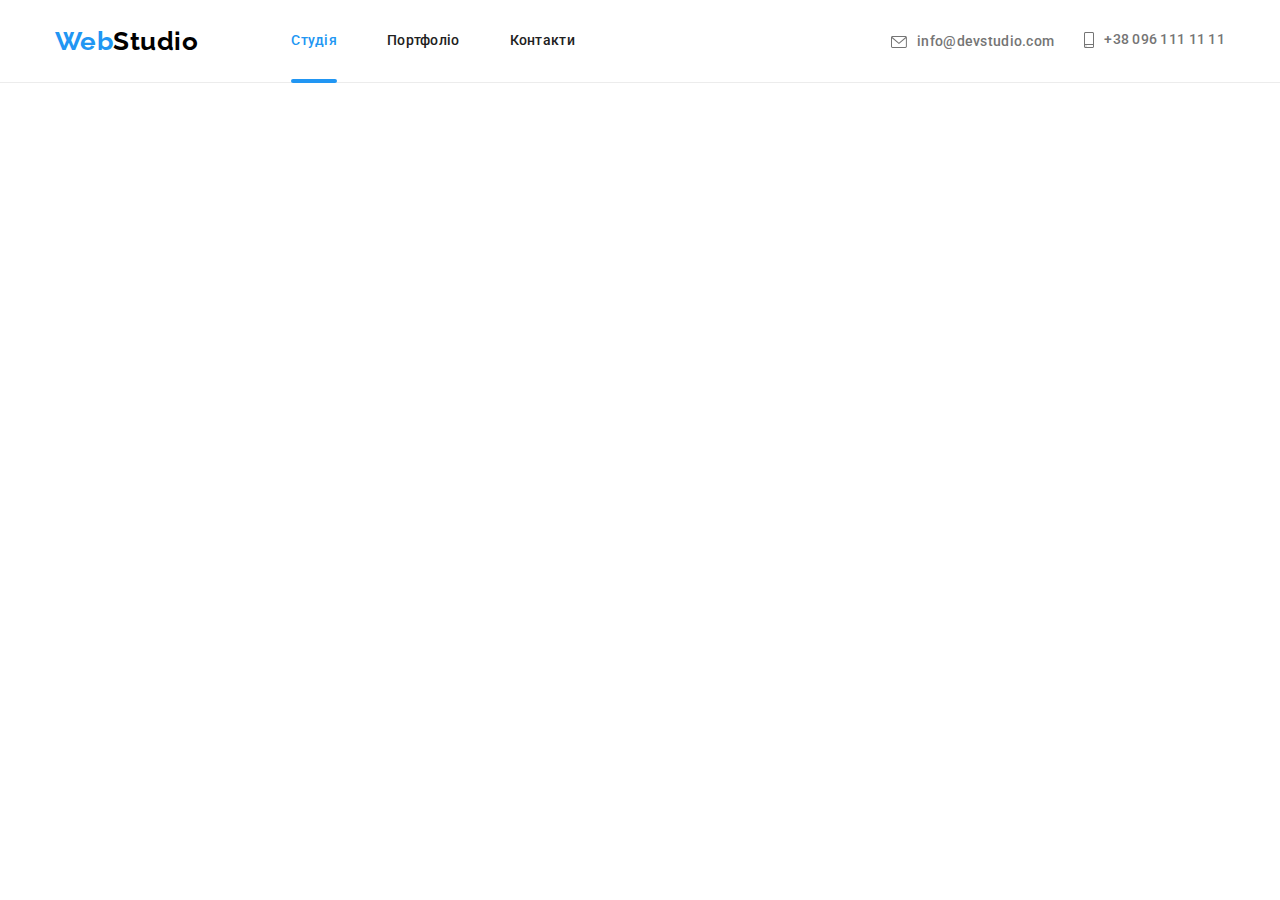
==== index.html @ bc9226b3 "Змінює шапку сайту під точки перелому" ====
<!DOCTYPE html>
<html lang="uk">
<head>
    <meta charset="UTF-8">
    <meta http-equiv="X-UA-Compatible" content="IE=edge">
    <meta name="viewport" content="width=device-width, initial-scale=1.0">
    <title>Студія</title>
    <link rel="preconnect" href="https://fonts.googleapis.com">
    <link rel="preconnect" href="https://fonts.gstatic.com" crossorigin>
    <link href="https://fonts.googleapis.com/css2?family=Raleway:wght@700&family=Roboto:wght@400;500;700;900&display=swap" rel="stylesheet">
    <link rel="stylesheet" href="https://cdn.jsdelivr.net/npm/modern-normalize@1.1.0/modern-normalize.min.css">

    <link rel="stylesheet" href="./css/main.min.css">
</head>

<body>

    <!-- Шапка сайту -->
    <header class="header">
        <div class="container header__container">
            <nav class="main-nav">
                <a href="./index.html" lang="en" class="logo">Web<span class="logo logo_dark">Studio</span></a>

                <ul class="site-nav list">
                    <li class="site-nav__item"><a href="#" class="site-nav__link site-nav__link_current">Студія</a></li>
                    <li class="site-nav__item"><a href="./portfolio.html" class="site-nav__link">Портфоліо</a></li>
                    <li class="site-nav__item"><a href="#" class="site-nav__link">Контакти</a></li>
                </ul>
            </nav>

            <button type="button" class="mobile-burger-btn js-open-menu">
                <svg class="mobile-burger-btn__icon" lang="en" aria-label="burger icon">
                    <use href="./images/icons.svg#icon-mobile-burger"></use>
                </svg>
            </button>

                <ul class="contacts list">

                    <li class="contacts__item">
                        <a href="mailto:info@devstudio.com" class="contacts__link contacts__link_right">
                            <svg class="mail-icon" lang="en" aria-label="mail icon">
                                <use href="./images/icons.svg#icon-mail"></use>
                            </svg>
                        info@devstudio.com
                        </a>
                    </li>

                    <li class="contacts__item">
                        <a href="tel:+380961111111" class="contacts__link">
                            <svg class="smartphone-icon" lang="en" aria-label="smartphone icon">
                                <use href="./images/icons.svg#icon-smartphone"></use>
                            </svg>
                        +38 096 111 11 11
                        </a>
                    </li>

                </ul>

            <div class="mobile-menu js-menu-container">
                <div class="container mobile-menu__container">

                    <button type="button" class="mobile-menu__close-btn js-close-menu">
                        <svg class="mobile-menu__close-icon" lang="en" aria-label="close icon">
                            <use href="./images/icons.svg#icon-close"></use>
                        </svg>
                    </button>

                    <nav class="mobile-nav">
                        <ul class="mobile-nav__list list">
                            <li class="mobile-nav__item"><a href="#" class="mobile-nav__link mobile-nav__link_current">Студія</a></li>
                            <li class="mobile-nav__item"><a href="./portfolio.html" class="mobile-nav__link">Портфоліо</a></li>
                            <li class="mobile-nav__item"><a href="#" class="mobile-nav__link">Контакти</a></li>
                        </ul>
                    </nav>

                    <div class="mobile-contactssss">

                    <ul class="mobile-contacts list">

                        <li class="mobile-contacts__item">
                            <a href="tel:+380961111111" class="mobile-contacts__link mobile-contacts__link_accent">
                            +38 096 111 11 11
                            </a>
                        </li>

                        <li class="mobile-contacts__item">
                            <a href="mailto:info@devstudio.com" class="mobile-contacts__link">
                            info@devstudio.com
                            </a>
                        </li>

                    </ul>

                    <ul class="mobile-social-list list">
                        <li class="mobile-social-list__item">
                            <a href="#" class="mobile-social-list__link">Instagram</a>
                        </li>
                        <li class="mobile-social-list__item">
                            <a href="#" class="mobile-social-list__link">Twitter</a>
                        </li>
                        <li class="mobile-social-list__item">
                            <a href="#" class="mobile-social-list__link">Facebook</a>
                        </li>
                        <li class="mobile-social-list__item">
                            <a href="#" class="mobile-social-list__link">LinkedIn</a>
                        </li>
                    </ul>

                    </div>



                </div>
            </div>
        </div>
    </header>

    <!-- <main> -->
        <!-- Послуга -->
        <!-- <section class="service">
                <h1 class="service__title">Ефективні рішення для вашого бізнесу</h1>
                <button type="button" class="service__btn" data-modal-open>Замовити послугу</button>
        </section> -->

        <!-- Особливості -->
        <!-- <section class="section">
            <div class="container">
                <h2 class="section-title visually-hidden">Особливості</h2>

                <ul class="features__list list">

                    <li class="features__item">
                        <div class="features__item-thumb">
                            <svg class="antenna-icon" lang="en" aria-label="antenna icon">
                                <use href="./images/icons.svg#icon-antenna"></use>
                            </svg>
                        </div>
                        <h3 class="feature__title">УВАГА ДО ДЕТАЛЕЙ</h3>
                        <p class="about-feature">Ідейні міркування, і навіть початок повсякденної роботи з формування позиції</p>
                    </li>

                    <li class="features__item">
                        <div class="features__item-thumb">
                            <svg class="clock-icon" lang="en" aria-label="clock icon">
                                <use href="./images/icons.svg#icon-clock"></use>
                            </svg>
                        </div>
                        <h3 class="feature__title">ПУНКТУАЛЬНІСТЬ</h3>
                        <p class="about-feature">Завдання організації, особливо рамки і місце навчання кадрів тягне у себе.</p>
                    </li>

                    <li class="features__item">
                        <div class="features__item-thumb">
                            <svg class="diagram-icon" lang="en" aria-label="diagram icon">
                                <use href="./images/icons.svg#icon-diagram"></use>
                            </svg>
                        </div>
                        <h3 class="feature__title">ПЛАНУВАННЯ</h3>
                        <p class="about-feature">Так само консультація з широким активом значною мірою зумовлює.</p>
                    </li>

                    <li class="features__item">
                        <div class="features__item-thumb">
                            <svg class="astronaut-icon" lang="en" aria-label="astronaut icon">
                                <use href="./images/icons.svg#icon-astronaut"></use>
                            </svg>
                        </div>
                        <h3 class="feature__title">СУЧАСНІ ТЕХНОЛОГІЇ</h3>
                        <p class="about-feature">Значимість цих проблем настільки очевидна, що реалізація планових завдань.</p>
                    </li>

                </ul>
            </div>
        </section> -->

        <!-- Чим ми займаємося -->
        <!-- <section class="section work">
            <div class="container">
                <h2 class="section-title">Чим ми займаємося</h2>

                <ul class="work__list list">

                    <li class="work__item">
                        <div class="work__card">
                            <img src="images/mainpage/work1.jpg" alt="Десктопний додаток" width="370" height="294">
                            <p class="work__text">Десктопні додатки</p>
                        </div>
                    </li>

                    <li class="work__item">
                        <div class="work__card">
                            <img src="images/mainpage/work2.jpg" alt="Мобільний додаток" width="370" height="294">
                            <p class="work__text">Мобільні додатки</p>
                        </div>
                    </li>

                    <li class="work__item">
                        <div class="work__card">
                            <img src="images/mainpage/work3.jpg" alt="Дизайнерські рішення" width="370" height="294">
                            <p class="work__text">Дизайнерські рішення</p>
                        </div>
                    </li>

                </ul>
            </div>
        </section> -->

        <!-- Наша команда -->
        <!-- <section class="section team__section">
            <div class="container">
                <h2 class="section-title">Наша команда</h2>
                
                <ul class="team__list list">

                    <li class="team__item">
                        <div>
                            <img src="images/mainpage/member1.jpg" alt="Чоловік з бородою в окулярах" width="270" height="260">
                        </div>

                        <div class="team__card-content">
                            <h3 class="team__title">Ігор Дем'яненко</h3>
                            <p class="team__post" lang="en">Product Designer</p>

                            <ul class="social-list list">

                                <li class="social-list__item">
                                    <a href="#" class="social-list__link">
                                        <svg class="social-list__icon" lang="en" aria-label="instagram icon">
                                            <use href="./images/icons.svg#icon-instagram"></use>
                                        </svg>
                                    </a>
                                </li>

                                <li class="social-list__item">
                                    <a href="#" class="social-list__link">
                                        <svg class="social-list__icon" lang="en" aria-label="twitter icon">
                                            <use href="./images/icons.svg#icon-twitter"></use>
                                        </svg>
                                    </a>
                                </li>

                                <li class="social-list__item">
                                    <a href="#" class="social-list__link">
                                        <svg class="social-list__icon" lang="en" aria-label="facebook icon">
                                            <use href="./images/icons.svg#icon-facebook"></use>
                                        </svg>
                                    </a>
                                </li>

                                <li class="social-list__item">
                                    <a href="#" class="social-list__link">
                                        <svg class="social-list__icon" lang="en" aria-label="linkedin icon">
                                            <use href="./images/icons.svg#icon-linkedin"></use>
                                        </svg>
                                    </a>
                                </li>

                            </ul>
                        </div>
                    </li>

                    <li class="team__item">
                        <div>
                            <img src="images/mainpage/member2.jpg" alt="Жінка блондинка в окулярах" width="270" height="260">
                        </div>

                        <div class="team__card-content">
                            <h3 class="team__title">Ольга Рєпіна</h3>
                            <p class="team__post" lang="en">Frontend Developer</p>

                            <ul class="social-list list">

                                <li class="social-list__item">
                                    <a href="#" class="social-list__link">
                                        <svg class="social-list__icon" lang="en" aria-label="instagram icon">
                                            <use href="./images/icons.svg#icon-instagram"></use>
                                        </svg>
                                    </a>
                                </li>

                                <li class="social-list__item">
                                    <a href="#" class="social-list__link">
                                        <svg class="social-list__icon" lang="en" aria-label="twitter icon">
                                            <use href="./images/icons.svg#icon-twitter"></use>
                                        </svg>
                                    </a>
                                </li>

                                <li class="social-list__item">
                                    <a href="#" class="social-list__link">
                                        <svg class="social-list__icon" lang="en" aria-label="facebook icon">
                                            <use href="./images/icons.svg#icon-facebook"></use>
                                        </svg>
                                    </a>
                                </li>

                                <li class="social-list__item">
                                    <a href="#" class="social-list__link">
                                        <svg class="social-list__icon" lang="en" aria-label="linkedin icon">
                                            <use href="./images/icons.svg#icon-linkedin"></use>
                                        </svg>
                                    </a>
                                </li>

                            </ul>
                        </div>
                    </li>

                    <li class="team__item">
                        <div>
                            <img src="images/mainpage/member3.jpg" alt="Чоловік з бородою" width="270" height="260">
                        </div>

                        <div class="team__card-content">
                            <h3 class="team__title">Микола Тарасов</h3>
                            <p class="team__post" lang="en">Marketing</p>

                            <ul class="social-list list">

                                <li class="social-list__item">
                                    <a href="#" class="social-list__link">
                                        <svg class="social-list__icon" lang="en" aria-label="instagram icon">
                                            <use href="./images/icons.svg#icon-instagram"></use>
                                        </svg>
                                    </a>
                                </li>

                                <li class="social-list__item">
                                    <a href="#" class="social-list__link">
                                        <svg class="social-list__icon" lang="en" aria-label="twitter icon">
                                            <use href="./images/icons.svg#icon-twitter"></use>
                                        </svg>
                                    </a>
                                </li>

                                <li class="social-list__item">
                                    <a href="#" class="social-list__link">
                                        <svg class="social-list__icon" lang="en" aria-label="facebook icon">
                                            <use href="./images/icons.svg#icon-facebook"></use>
                                        </svg>
                                    </a>
                                </li>

                                <li class="social-list__item">
                                    <a href="#" class="social-list__link">
                                        <svg class="social-list__icon" lang="en" aria-label="linkedin icon">
                                            <use href="./images/icons.svg#icon-linkedin"></use>
                                        </svg>
                                    </a>
                                </li>

                            </ul>
                        </div>
                    </li>

                    <li class="team__item">
                        <div>
                            <img src="images/mainpage/member4.jpg" alt="Чоловік з бородою в окулярах" width="270" height="260">
                        </div>

                        <div class="team__card-content">
                            <h3 class="team__title">Михайло Єрмаков</h3>
                            <p class="team__post" lang="en">UI Designer</p>

                            <ul class="social-list list">

                                <li class="social-list__item">
                                    <a href="#" class="social-list__link">
                                        <svg class="social-list__icon" lang="en" aria-label="instagram icon">
                                            <use href="./images/icons.svg#icon-instagram"></use>
                                        </svg>
                                    </a>
                                </li>

                                <li class="social-list__item">
                                    <a href="#" class="social-list__link">
                                        <svg class="social-list__icon" lang="en" aria-label="twitter icon">
                                            <use href="./images/icons.svg#icon-twitter"></use>
                                        </svg>
                                    </a>
                                </li>

                                <li class="social-list__item">
                                    <a href="#" class="social-list__link">
                                        <svg class="social-list__icon" lang="en" aria-label="facebook icon">
                                            <use href="./images/icons.svg#icon-facebook"></use>
                                        </svg>
                                    </a>
                                </li>

                                <li class="social-list__item">
                                    <a href="#" class="social-list__link">
                                        <svg class="social-list__icon" lang="en" aria-label="linkedin icon">
                                            <use href="./images/icons.svg#icon-linkedin"></use>
                                        </svg>
                                    </a>
                                </li>

                            </ul>
                        </div>
                    </li>

                </ul>
            </div>
        </section> -->

        <!-- Постійні клієнти -->
        <!-- <section class="section">
            <div class="container">
                <h2 class="section-title">Постійні клієнти</h2>

                <ul class="client__list list">

                    <li class="client__item">
                        <a href="#" class="client__link">
                            <div class="client__card-thumb">
                            <svg class="logo-icon" lang="en" aria-label="logo icon">
                                <use href="./images/icons.svg#icon-logo1"></use>
                            </svg>
                            </div>
                        </a>
                    </li>

                    <li class="client__item">
                        <a href="#" class="client__link">
                            <div class="client__card-thumb">
                            <svg class="logo-icon" lang="en" aria-label="logo icon">
                                <use href="./images/icons.svg#icon-logo2"></use>
                            </svg>
                            </div>
                        </a>
                    </li>
                
                    <li class="client__item">
                        <a href="#" class="client__link">
                            <div class="client__card-thumb">
                            <svg class="logo-icon" lang="en" aria-label="logo icon">
                                <use href="./images/icons.svg#icon-logo3"></use>
                            </svg>
                            </div>
                        </a>
                    </li>

                    <li class="client__item">
                        <a href="#" class="client__link">
                            <div class="client__card-thumb">
                            <svg class="logo-icon" lang="en" aria-label="logo icon">
                                <use href="./images/icons.svg#icon-logo4"></use>
                            </svg>
                            </div>
                        </a>
                    </li>

                    <li class="client__item">
                        <a href="#" class="client__link">
                            <div class="client__card-thumb">
                            <svg class="logo-icon" lang="en" aria-label="logo icon">
                                <use href="./images/icons.svg#icon-logo5"></use>
                            </svg>
                            </div>
                        </a>
                    </li>

                    <li class="client__item">
                        <a href="#" class="client__link">
                            <div class="client__card-thumb">
                            <svg class="logo-icon" lang="en" aria-label="logo icon">
                                <use href="./images/icons.svg#icon-logo6"></use>
                            </svg>
                            </div>
                        </a>
                    </li>

                </ul>

            </div>
        </section>
    </main> -->

    <!-- Підвал -->
    <!-- <footer class="footer">
        <div class="container footer__container">
            <div class="address__card-thumb">
                <a href="./index.html" lang="en" class="logo">Web<span class="logo logo_light">Studio</span></a>

            <address class="address">
                
                    <ul class="address__list list">

                        <li class="address__item">
                            <a href="https://goo.gl/maps/PtDdcps2GoqeUwa47" target="_blank" rel="noopener noreferrer nofollow" class="address__link address__link_light">м. Київ, пр-т Лесі Українки, 26</a>
                        </li>

                        <li class="address__item">
                            <a href="mailto:info@devstudio.com" class="address__link">info@devstudio.com</a>
                        </li>

                        <li class="address__item">
                            <a href="tel:+380961111111" class="address__link">+38 096 111 11 11</a>
                        </li>

                    </ul>
            </address>
            </div>

            <div class="footer__social-card-thumb">
                <p class="footer__text">приєднуйтесь</p>
                <ul class="footer__social-list list">
                    <li class="footer__social-item">
                        <a href="#" class="footer__social-link">
                            <svg  class="footer__social-icon" lang="en" aria-label="instagram icon">
                                <use href="./images/icons.svg#icon-instagramfooter"></use>
                            </svg>
                        </a>
                    </li>
                    <li class="footer__social-item">
                        <a href="#" class="footer__social-link">
                            <svg  class="footer__social-icon" lang="en" aria-label="twitter icon">
                                <use href="./images/icons.svg#icon-twitterfooter"></use>
                            </svg>
                        </a>
                    </li>
                    
                    <li class="footer__social-item">
                        <a href="#" class="footer__social-link">
                            <svg  class="footer__social-icon" lang="en" aria-label="facebook icon">
                                <use href="./images/icons.svg#icon-facebookfooter"></use>
                            </svg>
                        </a>
                    </li>
                    
                    <li class="footer__social-item">
                        <a href="#" class="footer__social-link">
                            <svg  class="footer__social-icon" lang="en" aria-label="linkedin icon">
                                <use href="./images/icons.svg#icon-linkedinfooter"></use>
                            </svg>
                        </a>
                    </li>
                </ul>
            </div>

            <div class="footer__subscription-card-thumb">
                <p class="footer__text">Підпишіться на розсилку</p>
                <form class="footer-form">
                    <input class="footer-form__input" type="email" name="email" placeholder="E-mail" required>
                    <button type="submit" class="footer-form__btn">Підписатися
                        <svg class="send-icon" lang="en" aria-label="send icon" width="16px" height="12px">
                            <use href="./images/icons.svg#icon-send"></use>
                        </svg>
                    </button>
                </form>
            </div>

        </div>
    </footer>
 -->
    <!-- <div class="backdrop is-hidden" data-modal>
        <div class="modal">
            <button type="button" class="modal__btn_close" data-modal-close>
                <svg class="modal__close-icon" width="18px" height="18px">
                    <use href="./images/icons.svg#icon-close"></use>
                </svg>
            </button>

            <p class="modal-form__text">Залиште свої дані, ми вам передзвонимо</p>

            <form class="modal-form">
                <label class="modal-form__label">
                    <span class="modal-form__label_desc">Ім'я</span>
                    <span class="modal-form__input-wrapper">
                        <input class="modal-form__input" type="text" name="user_name" required pattern="[a-zA-Zа-яА-ЯіІїЇ']+">
                        <svg class="modal-form__icon">
                            <use href="./images/icons.svg#icon-person-black"></use>
                        </svg>
                    </span>
                </label>

                <label class="modal-form__label">
                    <span class="modal-form__label_desc">Телефон</span> 
                    <span class="modal-form__input-wrapper">
                        <input class="modal-form__input" type="tel" name="user_phone" required pattern="[0-9]{10}">
                        <svg class="modal-form__icon">
                            <use href="./images/icons.svg#icon-phone-black"></use>
                        </svg>
                    </span>
                </label>

                <label class="modal-form__label">
                    <span class="modal-form__label_desc">Пошта</span>
                    <span class="modal-form__input-wrapper">
                        <input class="modal-form__input" type="email" name="user_mail" required pattern="[a-z0-9._%+-]+@[a-z0-9.-]+\.[a-z]{2,4}$">
                        <svg class="modal-form__icon">
                            <use href="./images/icons.svg#icon-email-black"></use>
                        </svg>
                    </span>
                </label>

                <label class="modal-form__label">
                    <span class="modal-form__label_desc">Коментар</span>
                    <textarea class="modal-form__message" name="user_message" placeholder="Введіть текст"></textarea>
                </label>

                <label class="modal-form__check-label">
                    <input class="modal-form__check visually-hidden" type="checkbox" name="user_policy" required>
                    <svg class="modal-form__check-icon">
                        <use class="modal-form__check-icon_vector" href="./images/icons.svg#icon-check"></use>
                    </svg>
                    Погоджуюся з розсилкою та приймаю&nbsp;<a href="#" class="modal-form-check-link" >Умови договору</a> 
                </label>
                
                <button class="modal__btn_submit" type="submit">Відправити</button>
            </form>

        </div>
    </div> -->

    <script src="./js/mobile-menu.js"></script>
    <!-- <script src="./js/modal.js"></script> -->
    
</body>
</html>
---- css/main.min.css ----
:root{--pimary-text-color: #212121;--secondary-text-color: #757575;--accent-color: #2196F3;--primary-logo-color: #2196F3;--header-logo-color: #000000;--footer-logo-color: #FFFFFF;--primary-light-text-color: #FFFFFF;--secondary-light-text-color: rgba(255, 255, 255, 0.6);--pimary-bg-color: #FFFFFF;--dark-bg-color: #2F303A;--light-bg-color: #F5F4FA;--header-border-color: #ECECEC;--card-border-color: #EEEEEE;--accent-btn: #188CE8;--service-btn-shadow: rgba(0, 0, 0, 0.15);--first-team-shadow: rgba(0, 0, 0, 0.12);--second-team-shadow: rgba(0, 0, 0, 0.14);--third-team-shadow: rgba(0, 0, 0, 0.2);--first-portfolio-btn-shadow: rgba(0, 0, 0, 0.1);--second-portfolio-btn-shadow: rgba(0, 0, 0, 0.08);--third-portfolio-btn-shadow: rgba(0, 0, 0, 0.12);--first-portfolio-card-shadow: rgba(0, 0, 0, 0.12);--second-portfolio-card-shadow: rgba(0, 0, 0, 0.06);--third-portfolio-card-shadow: rgba(0, 0, 0, 0.16);--first-mobile-menu-shadow: rgba(0, 0, 0, 0.04);--second-mobile-menu-shadow: rgba(0, 0, 0, 0.08);--third-mobile-menu-shadow: rgba(0, 0, 0, 0.16);--down-bgc-service: #C4C4C4;--accent-color-icon: #FFFFFF;--icon-color: #AFB1B8;--icon-color-footer: #FFFFFF;--client-border: #AFB1B8;--icon-bg-footer: rgba(255, 255, 255, 0.1);--overlay-color: rgba(47, 48, 58, 0.4);--border-color-footer-subscription: rgba(255, 255, 255, 0.3);--overlay-card-work: rgba(47, 48, 58, 0.8);--overlay-card-portfolio: rgba(33, 150, 243, 0.9);--transition-dur-tf: 250ms cubic-bezier(0.4, 0, 0.2, 1);--backdrop-bg-color: rgba(0, 0, 0, 0.2);--border-color-modal: rgba(33, 33, 33, 0.2);--color-modal-icon: #212121;--border-color-modal-close-icon: rgba(0, 0, 0, 0.1);--color-modal-close-icon: #000000;--placeholder-color: rgba(117, 117, 117, 0.5);--pimary-font-text: Roboto, sans-serif;--font-logo: Raleway, sans-serif}.visually-hidden{position:absolute;white-space:nowrap;width:1px;height:1px;overflow:hidden;border:0;padding:0;clip:rect(0 0 0 0);clip-path:inset(50%);margin:-1px}.footer-form__btn,.service__btn,.modal__btn_submit{font-weight:700;line-height:1.88;letter-spacing:.06em;color:var(--primary-light-text-color);background-color:var(--accent-color);box-shadow:0px 4px 4px var(--service-btn-shadow)}h1,h2,h3,h4,p{margin-top:0px;margin-bottom:0px}ol,ul{margin-top:0px;margin-bottom:0px;padding-left:0px}body{font-family:var(--pimary-font-text);letter-spacing:.03em;color:var(--pimary-text-color);background-color:var(--pimary-bg-color)}header{border-bottom:1px solid var(--header-border-color)}img{display:block;min-width:100%}button{font-size:16px;text-align:center;border:none;border-radius:4px;cursor:pointer}.list{list-style:none}.container{padding-left:15px;padding-right:15px}@media screen and (min-width: 480px){.container{width:480px;margin-left:auto;margin-right:auto}}@media screen and (min-width: 768px){.container{width:768px}}@media screen and (min-width: 1200px){.container{width:1200px}}.section{padding-top:94px;padding-bottom:94px}.section-title{margin-bottom:50px;font-size:36px;line-height:1.17;text-align:center}.logo{font-family:var(--font-logo);font-weight:700;font-size:24px;line-height:1.17;color:var(--primary-logo-color);text-decoration:none}.logo_dark{color:var(--header-logo-color)}.logo_light{color:var(--footer-logo-color)}@media screen and (min-width: 1200px){.logo{font-size:26px;line-height:1.19}}@media screen and (max-width: 767px){.mobile-menu{position:fixed;top:0;left:0;z-index:100;width:100%;max-height:100%;background-color:var(--pimary-bg-color);background-color:#9acd32;box-shadow:0px 4px 8px var(--first-mobile-menu-shadow),0px 2px 4px var(--second-mobile-menu-shadow),0px 1px 3px var(--third-mobile-menu-shadow);opacity:0;visibility:hidden;pointer-events:none;transition:opacity var(--transition-dur-tf),visibility var(--transition-dur-tf)}.mobile-menu.is-open{opacity:1;visibility:visible;pointer-events:auto}.mobile-menu__container{position:relative;padding-top:48px;padding-bottom:48px;padding-left:40px}.mobile-menu__close-btn{position:absolute;top:10px;right:15px;background-color:rgba(0,0,0,0);border:0;padding:0;line-height:0;cursor:pointer;fill:var(--color-modal-icon);transition:fill var(--transition-dur-tf)}.mobile-menu__close-btn:hover,.mobile-menu__close-btn:focus{fill:var(--accent-color)}.mobile-menu__close-icon{width:40px;height:40px}.mobile-nav{display:flex;cursor:pointer}.mobile-nav__list{display:flex;flex-direction:column;row-gap:32px}.mobile-nav__item{position:relative}.mobile-nav__link,.mobile-contacts__link,.mobile-social-list__link{font-weight:500;letter-spacing:.02em;text-decoration:none}.mobile-nav__link{display:block;font-size:40px;line-height:1.18;color:inherit;transition:color var(--transition-dur-tf)}.mobile-nav__link:hover,.mobile-nav__link:focus{color:var(--accent-color)}.mobile-nav__link_current{color:var(--accent-color)}.mobile-nav__link_current::after{display:block;position:absolute;content:"";min-width:100%;height:3.71px;margin-left:auto;margin-right:auto;margin-top:0;background:var(--accent-color);border-radius:2px}.mobile-contactssss{margin-top:auto}.mobile-contacts__link{display:flex;font-size:24px;line-height:1.17;color:var(--secondary-text-color)}.mobile-contacts__link_accent{margin-bottom:32px;font-size:34px;line-height:1.18;color:var(--accent-color)}.mobile-social-list{display:inline-flex;margin-top:64px;column-gap:10px}.mobile-social-list__item{position:relative}.mobile-social-list__item:not(:last-child){border-right:1px solid var(--border-color-modal);padding-right:10px}.mobile-social-list__link{font-size:18px;line-height:1.22;color:var(--accent-color)}}@media screen and (min-width: 768px){.mobile-menu{display:none}}.backdrop{position:fixed;top:0;left:0;z-index:999;width:100%;height:100%;background-color:var(--backdrop-bg-color);transition:opacity 500ms ease-in-out,visibility 500ms ease-in-out}.backdrop.is-hidden{opacity:0;visibility:hidden;pointer-events:none}.backdrop.is-hidden .modal{transform:translate(-50%, -50%) scale(0.85)}.modal{position:absolute;top:50%;left:50%;transform:translate(-50%, -50%);width:528px;height:581px;padding:40px;background-color:var(--pimary-bg-color);transform:translate(-50%, -50%) scale(1);transition:transform 500ms ease-in-out}.modal__btn_close{position:absolute;top:8px;right:8px;display:flex;align-items:center;justify-content:center;width:30px;height:30px;border-radius:50%;border:1px solid rgba(0,0,0,.1);background-color:rgba(0,0,0,0);padding:0;cursor:pointer;fill:var(--color-modal-close-icon);transition:fill var(--transition-dur-tf)}.modal__btn_close:hover,.modal__btn_close:focus{fill:var(--accent-color)}.modal-form__text{font-style:normal;font-weight:700;font-size:20px;text-align:center;margin-bottom:12px}.modal-form{display:flex;flex-direction:column}.modal-form__label{margin-bottom:10px}.modal-form__label_desc,.modal-form__check-label{font-style:normal;font-weight:400}.modal-form__label_desc{display:block;margin-bottom:4px;font-size:12px;line-height:1.17;letter-spacing:.01em;color:var(--secondary-text-color)}.modal-form__input-wrapper{position:relative;display:block}.modal-form__input{height:40px;padding-left:42px}.modal-form__input:focus{outline:none;border-color:var(--accent-color)}.modal-form__message{height:120px;padding:12px 16px;resize:none;overflow:auto}.modal-form__message:focus{outline:none;border-color:var(--accent-color)}.modal-form__message::placeholder{color:var(--placeholder-color)}.modal-form__input,.modal-form__message{width:100%;border:1px solid var(--border-color-modal);border-radius:4px;transition:border-color var(--transition-dur-tf);cursor:pointer}.modal-form__icon{position:absolute;display:block;top:50%;left:12px;transform:translateY(-50%);width:18px;height:18px;fill:var(--color-modal-icon);transition:fill var(--transition-dur-tf)}.modal-form__input:focus+.modal-form__icon{fill:var(--accent-color)}.modal-form__check-label{display:flex;align-items:center;justify-content:center;font-size:14px;line-height:1.71;color:var(--secondary-text-color);overflow:hidden;cursor:pointer}.modal-form__check-icon{width:16px;height:15px;border:2px solid var(--pimary-text-color);border-radius:3px;fill:#fff;margin-right:7px;transition:background-color var(--transition-dur-tf),border-color var(--transition-dur-tf)}.modal-form__check:checked+.modal-form__check-icon{border-color:var(--accent-color);background-color:var(--accent-color)}.modal-form__check-icon_vector{display:none}.modal-form__check:checked+.modal-form__check-icon .modal-form__check-icon_vector{display:block}.modal-form-check-link{color:var(--accent-color)}.modal__btn_submit{margin-top:30px;padding:10px 52px;align-self:center;transition:background-color var(--transition-dur-tf)}.modal__btn_submit:hover,.modal__btn_submit:focus{background-color:var(--accent-btn)}@media screen and (max-width: 767px){.site-nav{display:none}.contacts{display:none}.mobile-burger-btn{line-height:0;border:none;background-color:rgba(0,0,0,0);padding:0}.mobile-burger-btn__icon{width:40px;height:40px}.header{padding-top:16px;padding-bottom:16px}}.header__container{display:flex;align-items:center;justify-content:space-between}@media screen and (min-width: 768px){.mobile-burger-btn{display:none}.main-nav{display:flex;align-items:center}.site-nav{display:flex;margin-left:88px;column-gap:50px}.site-nav__item{position:relative}.site-nav__link,.contacts__link{font-weight:500;letter-spacing:.02em;text-decoration:none;transition:color var(--transition-dur-tf)}.site-nav__link{display:block;padding-top:32px;padding-bottom:32px;font-size:14px;line-height:1.14;color:inherit}.site-nav__link:hover,.site-nav__link:focus{color:var(--accent-color)}.site-nav__link_current{color:var(--accent-color)}.site-nav__link_current::after{display:block;position:absolute;content:"";width:100%;height:4px;margin-left:auto;margin-right:auto;margin-top:30px;background:var(--accent-color);border-radius:2px}.contacts__item:not(:first-child){margin-top:10px}.contacts__link{display:flex;align-items:center;font-size:12px;line-height:1.17;color:var(--secondary-text-color)}.contacts__link:hover,.contacts__link:focus{color:var(--accent-color)}.mail-icon,.smartphone-icon{margin-right:8px;fill:currentColor}.mail-icon{width:14px;height:10px}.smartphone-icon{width:10px;height:14px}}@media screen and (min-width: 1200px){.site-nav{margin-left:93px}.contacts{display:flex;align-items:baseline;justify-content:center;margin-left:auto}.contacts__item:not(:first-child){margin-top:0}.contacts__link{padding-top:32px;padding-bottom:32px;font-size:14px;line-height:1.14}.contacts__link_right{margin-right:30px}.mail-icon,.smartphone-icon{margin-right:10px}.mail-icon{width:16px;height:12px}.smartphone-icon{height:16px}}.service{max-width:1600px;margin-left:auto;margin-right:auto;padding-top:200px;padding-bottom:200px;text-align:center;color:var(--primary-light-text-color);background-color:var(--down-bgc-service);background-image:linear-gradient(var(--overlay-color), var(--overlay-color)),url(../images/mainpage/servise.jpg);background-size:cover}.service__title{width:696px;margin-right:auto;margin-left:auto;font-weight:900;font-size:44px;line-height:1.36;letter-spacing:.06em;text-align:center;text-transform:uppercase}.service__btn{margin-top:30px;padding:10px 32px;transition:background-color var(--transition-dur-tf)}.service__btn:hover,.service__btn:focus{background-color:var(--accent-btn)}.features__list{display:flex;flex-wrap:wrap;gap:30px}.features__item{flex-basis:calc((100% - 90px)/4)}.features__item-thumb{display:flex;align-items:center;justify-content:center;width:270px;height:120px;background:var(--light-bg-color);border-radius:4px}.antenna-icon,.clock-icon,.diagram-icon,.astronaut-icon{display:inline-block;width:70px;height:70px}.feature__title{margin-top:30px;font-size:14px;line-height:1.14}.about-feature{margin-top:10px;font-size:14px;line-height:1.71;color:var(--secondary-text-color)}.work{padding-top:0px}.work__list{display:flex;flex-wrap:wrap;gap:30px}.work__item{flex-basis:calc((100% - 60px)/3)}.work__card{position:relative}.work__text{display:flex;position:absolute;bottom:0;left:0;width:100%;height:70px;margin:0;font-size:14px;line-height:1.14;align-items:center;justify-content:center;font-weight:700;color:var(--primary-light-text-color);background-color:var(--overlay-card-work);text-transform:uppercase}.team__section{background-color:var(--light-bg-color)}.team__list{display:flex;flex-wrap:wrap;gap:30px}.team__item{flex-basis:calc((100% - 90px)/4);background-color:var(--pimary-bg-color);box-shadow:0px 1px 3px var(--first-team-shadow),0px 1px 1px var(--second-team-shadow),0px 2px 1px var(--third-team-shadow);border-radius:0px 0px 4px 4px}.team__card-content{padding-top:30px;padding-bottom:30px}.team__title,.team__post{font-size:16px;line-height:1.19;text-align:center}.team__title{margin-bottom:10px;font-weight:500}.team__post{color:var(--secondary-text-color)}.social-list{display:flex;column-gap:10px;justify-content:center;margin-top:16px}.social-list__link{display:flex;align-items:center;justify-content:center;width:44px;height:44px;background:var(--pimary-bg-color);border-radius:50%;transition:background-color var(--transition-dur-tf)}.social-list__link:hover,.social-list__link:focus{background-color:var(--accent-color)}.social-list__icon{width:20px;height:20px;fill:var(--icon-color);transition:fill var(--transition-dur-tf)}.social-list__link:hover .social-list__icon,.social-list__link:focus .social-list__icon{fill:var(--accent-color-icon)}.client__list{display:flex;flex-wrap:wrap;gap:30px}.client__item{flex-basis:calc((100% - 150px)/6)}.client__card-thumb{display:flex;align-items:center;justify-content:center;width:170px;height:92px;border:1px solid var(--client-border);border-radius:4px;transition:border var(--transition-dur-tf)}.client__card-thumb:hover,.client__card-thumb:focus{border:1px solid var(--accent-color)}.logo-icon{width:106px;height:60px;fill:var(--icon-color);transition:fill var(--transition-dur-tf)}.client__link:hover .logo-icon,.client__link:focus .logo-icon{fill:var(--accent-color)}.portfolio__btn-list{display:flex;margin-bottom:50px;justify-content:center;column-gap:8px}.portfolio__btn{padding:6px 22px;font-weight:500;line-height:1.62;letter-spacing:.03em;background-color:var(--light-bg-color);transition:color var(--transition-dur-tf),background-color var(--transition-dur-tf),box-shadow var(--transition-dur-tf)}.portfolio__btn:hover,.portfolio__btn:focus{color:var(--primary-light-text-color);background-color:var(--accent-color);box-shadow:0px 3px 1px var(--first-portfolio-btn-shadow),0px 1px 2px var(--second-portfolio-btn-shadow),0px 2px 2px var(--third-portfolio-btn-shadow)}.portfolio__card-list{display:flex;flex-wrap:wrap;gap:30px}.portfolio__card-item{flex-basis:calc((100% - 180px)/9)}.portfolio__link{text-decoration:none;display:block;transition:box-shadow var(--transition-dur-tf)}.portfolio__link:hover{box-shadow:0px 1px 1px var(--first-portfolio-card-shadow),0px 4px 4px var(--second-portfolio-card-shadow),1px 4px 6px var(--third-portfolio-card-shadow)}.portfolio__card-thumb{position:relative;overflow:hidden}.portfolio__overlay{position:absolute;top:0;left:0;width:100%;height:100%;background:var(--overlay-card-portfolio);color:var(--primary-light-text-color);font-style:normal;font-weight:400;font-size:18px;line-height:1.56;text-align:center;padding:63px 24px;overflow:auto;transform:translateY(100%);transition:transform var(--transition-dur-tf)}.portfolio__link:hover .portfolio__overlay,.portfolio__link:focus .portfolio__overlay{transform:translateY(0%)}.portfolio__card-content{padding:20px 24px;border-right:1px solid var(--card-border-color);border-bottom:1px solid var(--card-border-color);border-left:1px solid var(--card-border-color)}.portfolio__title{margin-bottom:4px;font-size:18px;line-height:2;letter-spacing:.06em;color:var(--pimary-text-color)}.portfolio__post{line-height:1.88;color:var(--secondary-text-color)}.footer{padding-top:60px;padding-bottom:60px;background-color:var(--dark-bg-color)}.footer__container{display:flex;align-items:baseline}.address__card-thumb{width:231px}.address{margin-top:20px;font-style:normal;font-size:14px;line-height:1.71;color:var(--secondary-text-color)}.address__item:not(:first-child){margin-top:9px}.address__list .address__link_light{color:var(--primary-light-text-color)}.address__link{color:var(--secondary-light-text-color);text-decoration:none;transition:color var(--transition-dur-tf)}.address__link:hover,.address__link:focus{color:var(--accent-color)}.footer__social-card-thumb{width:206px;margin-left:70px}.footer__text{font-weight:700;font-size:14px;line-height:1.14;color:var(--primary-light-text-color);text-transform:uppercase}.footer__social-list{display:flex;column-gap:10px;justify-content:center;margin-top:20px}.footer__social-item{display:flex;align-items:center;justify-content:center}.footer__social-link{display:flex;align-items:center;justify-content:center;width:44px;height:44px;background:var(--icon-bg-footer);border-radius:50%;transition:background-color var(--transition-dur-tf)}.footer__social-link:hover,.footer__social-link:focus{background-color:var(--accent-color)}.footer__social-icon{width:20px;height:20px;fill:var(--icon-color-footer)}.footer__subscription-card-thumb{width:570px;margin-left:auto}.footer-form{margin-top:20px}.footer-form__input{display:inline-flex;width:358px;height:50px;box-sizing:border-box;padding:15px 16px;align-items:center;line-height:1.25;letter-spacing:.03em;border:1px solid var(--border-color-footer-subscription);filter:drop-shadow(0px 4px 4px var(--service-btn-shadow));border-radius:4px;background-color:var(--dark-bg-color);color:var(--primary-light-text-color);transition:border-color var(--transition-dur-tf)}.footer-form__input:focus{outline:none;border-color:var(--accent-color);cursor:pointer}.footer-form__input::placeholder{color:var(--secondary-light-text-color)}.footer-form__btn{display:inline-flex;align-items:center;margin-left:12px;padding:10px 28px}.send-icon{width:24px;height:24px;fill:var(--icon-color-footer);margin-left:10px}/*# sourceMappingURL=main.min.css.map */
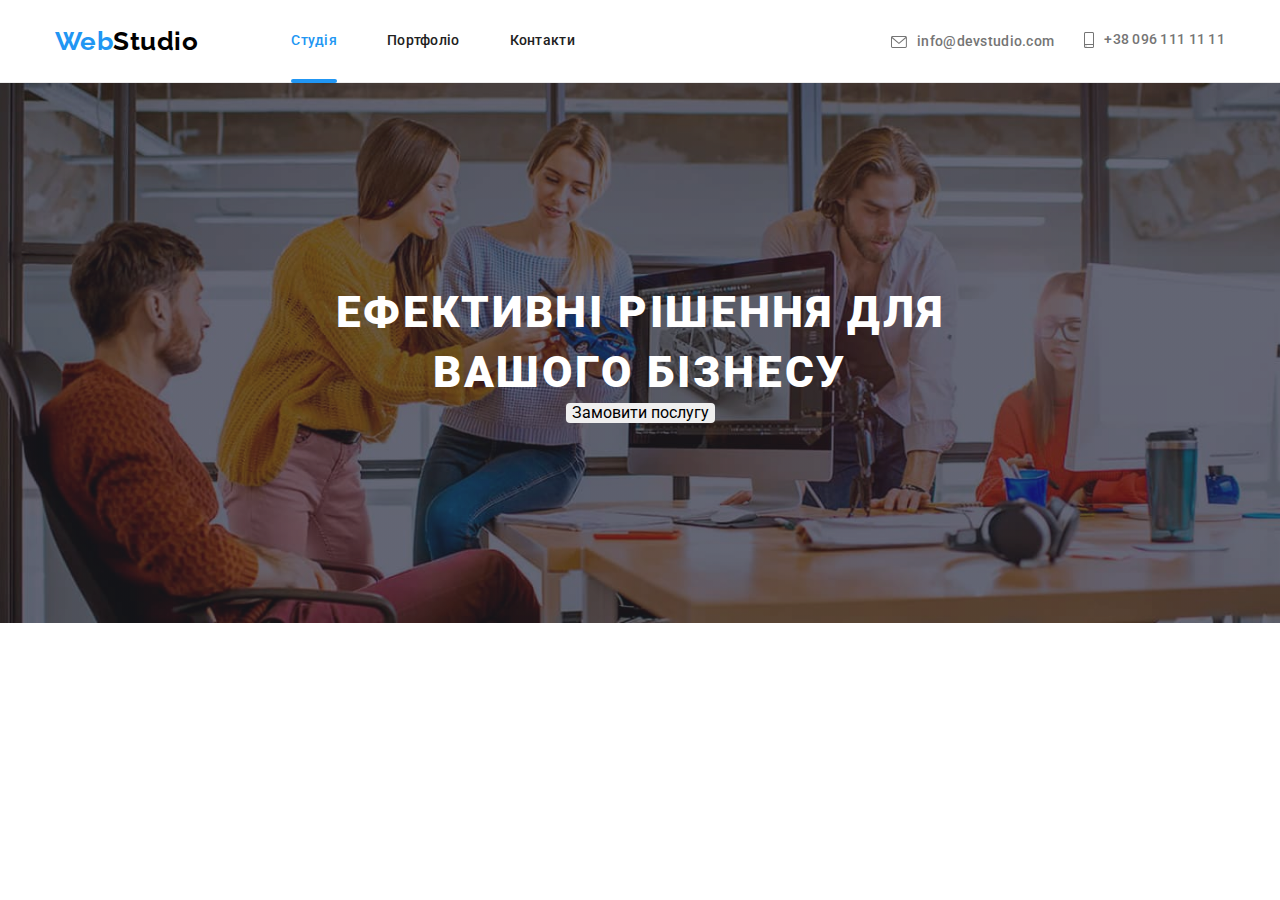
==== commit d0ea310c: "Вносить зміни по верстці в секцію Сервіс" ====
--- a/index.html
+++ b/index.html
@@ -115,12 +115,12 @@
         </div>
     </header>
 
-    <!-- <main> -->
+    <main>
         <!-- Послуга -->
-        <!-- <section class="service">
+        <section class="service">
                 <h1 class="service__title">Ефективні рішення для вашого бізнесу</h1>
                 <button type="button" class="service__btn" data-modal-open>Замовити послугу</button>
-        </section> -->
+        </section>
 
         <!-- Особливості -->
         <!-- <section class="section">
@@ -474,8 +474,8 @@
                 </ul>
 
             </div>
-        </section>
-    </main> -->
+        </section> -->
+    </main>
 
     <!-- Підвал -->
     <!-- <footer class="footer">
--- a/css/main.min.css
+++ b/css/main.min.css
@@ -1 +1 @@
-:root{--pimary-text-color: #212121;--secondary-text-color: #757575;--accent-color: #2196F3;--primary-logo-color: #2196F3;--header-logo-color: #000000;--footer-logo-color: #FFFFFF;--primary-light-text-color: #FFFFFF;--secondary-light-text-color: rgba(255, 255, 255, 0.6);--pimary-bg-color: #FFFFFF;--dark-bg-color: #2F303A;--light-bg-color: #F5F4FA;--header-border-color: #ECECEC;--card-border-color: #EEEEEE;--accent-btn: #188CE8;--service-btn-shadow: rgba(0, 0, 0, 0.15);--first-team-shadow: rgba(0, 0, 0, 0.12);--second-team-shadow: rgba(0, 0, 0, 0.14);--third-team-shadow: rgba(0, 0, 0, 0.2);--first-portfolio-btn-shadow: rgba(0, 0, 0, 0.1);--second-portfolio-btn-shadow: rgba(0, 0, 0, 0.08);--third-portfolio-btn-shadow: rgba(0, 0, 0, 0.12);--first-portfolio-card-shadow: rgba(0, 0, 0, 0.12);--second-portfolio-card-shadow: rgba(0, 0, 0, 0.06);--third-portfolio-card-shadow: rgba(0, 0, 0, 0.16);--first-mobile-menu-shadow: rgba(0, 0, 0, 0.04);--second-mobile-menu-shadow: rgba(0, 0, 0, 0.08);--third-mobile-menu-shadow: rgba(0, 0, 0, 0.16);--down-bgc-service: #C4C4C4;--accent-color-icon: #FFFFFF;--icon-color: #AFB1B8;--icon-color-footer: #FFFFFF;--client-border: #AFB1B8;--icon-bg-footer: rgba(255, 255, 255, 0.1);--overlay-color: rgba(47, 48, 58, 0.4);--border-color-footer-subscription: rgba(255, 255, 255, 0.3);--overlay-card-work: rgba(47, 48, 58, 0.8);--overlay-card-portfolio: rgba(33, 150, 243, 0.9);--transition-dur-tf: 250ms cubic-bezier(0.4, 0, 0.2, 1);--backdrop-bg-color: rgba(0, 0, 0, 0.2);--border-color-modal: rgba(33, 33, 33, 0.2);--color-modal-icon: #212121;--border-color-modal-close-icon: rgba(0, 0, 0, 0.1);--color-modal-close-icon: #000000;--placeholder-color: rgba(117, 117, 117, 0.5);--pimary-font-text: Roboto, sans-serif;--font-logo: Raleway, sans-serif}.visually-hidden{position:absolute;white-space:nowrap;width:1px;height:1px;overflow:hidden;border:0;padding:0;clip:rect(0 0 0 0);clip-path:inset(50%);margin:-1px}.footer-form__btn,.service__btn,.modal__btn_submit{font-weight:700;line-height:1.88;letter-spacing:.06em;color:var(--primary-light-text-color);background-color:var(--accent-color);box-shadow:0px 4px 4px var(--service-btn-shadow)}h1,h2,h3,h4,p{margin-top:0px;margin-bottom:0px}ol,ul{margin-top:0px;margin-bottom:0px;padding-left:0px}body{font-family:var(--pimary-font-text);letter-spacing:.03em;color:var(--pimary-text-color);background-color:var(--pimary-bg-color)}header{border-bottom:1px solid var(--header-border-color)}img{display:block;min-width:100%}button{font-size:16px;text-align:center;border:none;border-radius:4px;cursor:pointer}.list{list-style:none}.container{padding-left:15px;padding-right:15px}@media screen and (min-width: 480px){.container{width:480px;margin-left:auto;margin-right:auto}}@media screen and (min-width: 768px){.container{width:768px}}@media screen and (min-width: 1200px){.container{width:1200px}}.section{padding-top:94px;padding-bottom:94px}.section-title{margin-bottom:50px;font-size:36px;line-height:1.17;text-align:center}.logo{font-family:var(--font-logo);font-weight:700;font-size:24px;line-height:1.17;color:var(--primary-logo-color);text-decoration:none}.logo_dark{color:var(--header-logo-color)}.logo_light{color:var(--footer-logo-color)}@media screen and (min-width: 1200px){.logo{font-size:26px;line-height:1.19}}@media screen and (max-width: 767px){.mobile-menu{position:fixed;top:0;left:0;z-index:100;width:100%;max-height:100%;background-color:var(--pimary-bg-color);background-color:#9acd32;box-shadow:0px 4px 8px var(--first-mobile-menu-shadow),0px 2px 4px var(--second-mobile-menu-shadow),0px 1px 3px var(--third-mobile-menu-shadow);opacity:0;visibility:hidden;pointer-events:none;transition:opacity var(--transition-dur-tf),visibility var(--transition-dur-tf)}.mobile-menu.is-open{opacity:1;visibility:visible;pointer-events:auto}.mobile-menu__container{position:relative;padding-top:48px;padding-bottom:48px;padding-left:40px}.mobile-menu__close-btn{position:absolute;top:10px;right:15px;background-color:rgba(0,0,0,0);border:0;padding:0;line-height:0;cursor:pointer;fill:var(--color-modal-icon);transition:fill var(--transition-dur-tf)}.mobile-menu__close-btn:hover,.mobile-menu__close-btn:focus{fill:var(--accent-color)}.mobile-menu__close-icon{width:40px;height:40px}.mobile-nav{display:flex;cursor:pointer}.mobile-nav__list{display:flex;flex-direction:column;row-gap:32px}.mobile-nav__item{position:relative}.mobile-nav__link,.mobile-contacts__link,.mobile-social-list__link{font-weight:500;letter-spacing:.02em;text-decoration:none}.mobile-nav__link{display:block;font-size:40px;line-height:1.18;color:inherit;transition:color var(--transition-dur-tf)}.mobile-nav__link:hover,.mobile-nav__link:focus{color:var(--accent-color)}.mobile-nav__link_current{color:var(--accent-color)}.mobile-nav__link_current::after{display:block;position:absolute;content:"";min-width:100%;height:3.71px;margin-left:auto;margin-right:auto;margin-top:0;background:var(--accent-color);border-radius:2px}.mobile-contactssss{margin-top:auto}.mobile-contacts__link{display:flex;font-size:24px;line-height:1.17;color:var(--secondary-text-color)}.mobile-contacts__link_accent{margin-bottom:32px;font-size:34px;line-height:1.18;color:var(--accent-color)}.mobile-social-list{display:inline-flex;margin-top:64px;column-gap:10px}.mobile-social-list__item{position:relative}.mobile-social-list__item:not(:last-child){border-right:1px solid var(--border-color-modal);padding-right:10px}.mobile-social-list__link{font-size:18px;line-height:1.22;color:var(--accent-color)}}@media screen and (min-width: 768px){.mobile-menu{display:none}}.backdrop{position:fixed;top:0;left:0;z-index:999;width:100%;height:100%;background-color:var(--backdrop-bg-color);transition:opacity 500ms ease-in-out,visibility 500ms ease-in-out}.backdrop.is-hidden{opacity:0;visibility:hidden;pointer-events:none}.backdrop.is-hidden .modal{transform:translate(-50%, -50%) scale(0.85)}.modal{position:absolute;top:50%;left:50%;transform:translate(-50%, -50%);width:528px;height:581px;padding:40px;background-color:var(--pimary-bg-color);transform:translate(-50%, -50%) scale(1);transition:transform 500ms ease-in-out}.modal__btn_close{position:absolute;top:8px;right:8px;display:flex;align-items:center;justify-content:center;width:30px;height:30px;border-radius:50%;border:1px solid rgba(0,0,0,.1);background-color:rgba(0,0,0,0);padding:0;cursor:pointer;fill:var(--color-modal-close-icon);transition:fill var(--transition-dur-tf)}.modal__btn_close:hover,.modal__btn_close:focus{fill:var(--accent-color)}.modal-form__text{font-style:normal;font-weight:700;font-size:20px;text-align:center;margin-bottom:12px}.modal-form{display:flex;flex-direction:column}.modal-form__label{margin-bottom:10px}.modal-form__label_desc,.modal-form__check-label{font-style:normal;font-weight:400}.modal-form__label_desc{display:block;margin-bottom:4px;font-size:12px;line-height:1.17;letter-spacing:.01em;color:var(--secondary-text-color)}.modal-form__input-wrapper{position:relative;display:block}.modal-form__input{height:40px;padding-left:42px}.modal-form__input:focus{outline:none;border-color:var(--accent-color)}.modal-form__message{height:120px;padding:12px 16px;resize:none;overflow:auto}.modal-form__message:focus{outline:none;border-color:var(--accent-color)}.modal-form__message::placeholder{color:var(--placeholder-color)}.modal-form__input,.modal-form__message{width:100%;border:1px solid var(--border-color-modal);border-radius:4px;transition:border-color var(--transition-dur-tf);cursor:pointer}.modal-form__icon{position:absolute;display:block;top:50%;left:12px;transform:translateY(-50%);width:18px;height:18px;fill:var(--color-modal-icon);transition:fill var(--transition-dur-tf)}.modal-form__input:focus+.modal-form__icon{fill:var(--accent-color)}.modal-form__check-label{display:flex;align-items:center;justify-content:center;font-size:14px;line-height:1.71;color:var(--secondary-text-color);overflow:hidden;cursor:pointer}.modal-form__check-icon{width:16px;height:15px;border:2px solid var(--pimary-text-color);border-radius:3px;fill:#fff;margin-right:7px;transition:background-color var(--transition-dur-tf),border-color var(--transition-dur-tf)}.modal-form__check:checked+.modal-form__check-icon{border-color:var(--accent-color);background-color:var(--accent-color)}.modal-form__check-icon_vector{display:none}.modal-form__check:checked+.modal-form__check-icon .modal-form__check-icon_vector{display:block}.modal-form-check-link{color:var(--accent-color)}.modal__btn_submit{margin-top:30px;padding:10px 52px;align-self:center;transition:background-color var(--transition-dur-tf)}.modal__btn_submit:hover,.modal__btn_submit:focus{background-color:var(--accent-btn)}@media screen and (max-width: 767px){.site-nav{display:none}.contacts{display:none}.mobile-burger-btn{line-height:0;border:none;background-color:rgba(0,0,0,0);padding:0}.mobile-burger-btn__icon{width:40px;height:40px}.header{padding-top:16px;padding-bottom:16px}}.header__container{display:flex;align-items:center;justify-content:space-between}@media screen and (min-width: 768px){.mobile-burger-btn{display:none}.main-nav{display:flex;align-items:center}.site-nav{display:flex;margin-left:88px;column-gap:50px}.site-nav__item{position:relative}.site-nav__link,.contacts__link{font-weight:500;letter-spacing:.02em;text-decoration:none;transition:color var(--transition-dur-tf)}.site-nav__link{display:block;padding-top:32px;padding-bottom:32px;font-size:14px;line-height:1.14;color:inherit}.site-nav__link:hover,.site-nav__link:focus{color:var(--accent-color)}.site-nav__link_current{color:var(--accent-color)}.site-nav__link_current::after{display:block;position:absolute;content:"";width:100%;height:4px;margin-left:auto;margin-right:auto;margin-top:30px;background:var(--accent-color);border-radius:2px}.contacts__item:not(:first-child){margin-top:10px}.contacts__link{display:flex;align-items:center;font-size:12px;line-height:1.17;color:var(--secondary-text-color)}.contacts__link:hover,.contacts__link:focus{color:var(--accent-color)}.mail-icon,.smartphone-icon{margin-right:8px;fill:currentColor}.mail-icon{width:14px;height:10px}.smartphone-icon{width:10px;height:14px}}@media screen and (min-width: 1200px){.site-nav{margin-left:93px}.contacts{display:flex;align-items:baseline;justify-content:center;margin-left:auto}.contacts__item:not(:first-child){margin-top:0}.contacts__link{padding-top:32px;padding-bottom:32px;font-size:14px;line-height:1.14}.contacts__link_right{margin-right:30px}.mail-icon,.smartphone-icon{margin-right:10px}.mail-icon{width:16px;height:12px}.smartphone-icon{height:16px}}.service{max-width:1600px;margin-left:auto;margin-right:auto;padding-top:200px;padding-bottom:200px;text-align:center;color:var(--primary-light-text-color);background-color:var(--down-bgc-service);background-image:linear-gradient(var(--overlay-color), var(--overlay-color)),url(../images/mainpage/servise.jpg);background-size:cover}.service__title{width:696px;margin-right:auto;margin-left:auto;font-weight:900;font-size:44px;line-height:1.36;letter-spacing:.06em;text-align:center;text-transform:uppercase}.service__btn{margin-top:30px;padding:10px 32px;transition:background-color var(--transition-dur-tf)}.service__btn:hover,.service__btn:focus{background-color:var(--accent-btn)}.features__list{display:flex;flex-wrap:wrap;gap:30px}.features__item{flex-basis:calc((100% - 90px)/4)}.features__item-thumb{display:flex;align-items:center;justify-content:center;width:270px;height:120px;background:var(--light-bg-color);border-radius:4px}.antenna-icon,.clock-icon,.diagram-icon,.astronaut-icon{display:inline-block;width:70px;height:70px}.feature__title{margin-top:30px;font-size:14px;line-height:1.14}.about-feature{margin-top:10px;font-size:14px;line-height:1.71;color:var(--secondary-text-color)}.work{padding-top:0px}.work__list{display:flex;flex-wrap:wrap;gap:30px}.work__item{flex-basis:calc((100% - 60px)/3)}.work__card{position:relative}.work__text{display:flex;position:absolute;bottom:0;left:0;width:100%;height:70px;margin:0;font-size:14px;line-height:1.14;align-items:center;justify-content:center;font-weight:700;color:var(--primary-light-text-color);background-color:var(--overlay-card-work);text-transform:uppercase}.team__section{background-color:var(--light-bg-color)}.team__list{display:flex;flex-wrap:wrap;gap:30px}.team__item{flex-basis:calc((100% - 90px)/4);background-color:var(--pimary-bg-color);box-shadow:0px 1px 3px var(--first-team-shadow),0px 1px 1px var(--second-team-shadow),0px 2px 1px var(--third-team-shadow);border-radius:0px 0px 4px 4px}.team__card-content{padding-top:30px;padding-bottom:30px}.team__title,.team__post{font-size:16px;line-height:1.19;text-align:center}.team__title{margin-bottom:10px;font-weight:500}.team__post{color:var(--secondary-text-color)}.social-list{display:flex;column-gap:10px;justify-content:center;margin-top:16px}.social-list__link{display:flex;align-items:center;justify-content:center;width:44px;height:44px;background:var(--pimary-bg-color);border-radius:50%;transition:background-color var(--transition-dur-tf)}.social-list__link:hover,.social-list__link:focus{background-color:var(--accent-color)}.social-list__icon{width:20px;height:20px;fill:var(--icon-color);transition:fill var(--transition-dur-tf)}.social-list__link:hover .social-list__icon,.social-list__link:focus .social-list__icon{fill:var(--accent-color-icon)}.client__list{display:flex;flex-wrap:wrap;gap:30px}.client__item{flex-basis:calc((100% - 150px)/6)}.client__card-thumb{display:flex;align-items:center;justify-content:center;width:170px;height:92px;border:1px solid var(--client-border);border-radius:4px;transition:border var(--transition-dur-tf)}.client__card-thumb:hover,.client__card-thumb:focus{border:1px solid var(--accent-color)}.logo-icon{width:106px;height:60px;fill:var(--icon-color);transition:fill var(--transition-dur-tf)}.client__link:hover .logo-icon,.client__link:focus .logo-icon{fill:var(--accent-color)}.portfolio__btn-list{display:flex;margin-bottom:50px;justify-content:center;column-gap:8px}.portfolio__btn{padding:6px 22px;font-weight:500;line-height:1.62;letter-spacing:.03em;background-color:var(--light-bg-color);transition:color var(--transition-dur-tf),background-color var(--transition-dur-tf),box-shadow var(--transition-dur-tf)}.portfolio__btn:hover,.portfolio__btn:focus{color:var(--primary-light-text-color);background-color:var(--accent-color);box-shadow:0px 3px 1px var(--first-portfolio-btn-shadow),0px 1px 2px var(--second-portfolio-btn-shadow),0px 2px 2px var(--third-portfolio-btn-shadow)}.portfolio__card-list{display:flex;flex-wrap:wrap;gap:30px}.portfolio__card-item{flex-basis:calc((100% - 180px)/9)}.portfolio__link{text-decoration:none;display:block;transition:box-shadow var(--transition-dur-tf)}.portfolio__link:hover{box-shadow:0px 1px 1px var(--first-portfolio-card-shadow),0px 4px 4px var(--second-portfolio-card-shadow),1px 4px 6px var(--third-portfolio-card-shadow)}.portfolio__card-thumb{position:relative;overflow:hidden}.portfolio__overlay{position:absolute;top:0;left:0;width:100%;height:100%;background:var(--overlay-card-portfolio);color:var(--primary-light-text-color);font-style:normal;font-weight:400;font-size:18px;line-height:1.56;text-align:center;padding:63px 24px;overflow:auto;transform:translateY(100%);transition:transform var(--transition-dur-tf)}.portfolio__link:hover .portfolio__overlay,.portfolio__link:focus .portfolio__overlay{transform:translateY(0%)}.portfolio__card-content{padding:20px 24px;border-right:1px solid var(--card-border-color);border-bottom:1px solid var(--card-border-color);border-left:1px solid var(--card-border-color)}.portfolio__title{margin-bottom:4px;font-size:18px;line-height:2;letter-spacing:.06em;color:var(--pimary-text-color)}.portfolio__post{line-height:1.88;color:var(--secondary-text-color)}.footer{padding-top:60px;padding-bottom:60px;background-color:var(--dark-bg-color)}.footer__container{display:flex;align-items:baseline}.address__card-thumb{width:231px}.address{margin-top:20px;font-style:normal;font-size:14px;line-height:1.71;color:var(--secondary-text-color)}.address__item:not(:first-child){margin-top:9px}.address__list .address__link_light{color:var(--primary-light-text-color)}.address__link{color:var(--secondary-light-text-color);text-decoration:none;transition:color var(--transition-dur-tf)}.address__link:hover,.address__link:focus{color:var(--accent-color)}.footer__social-card-thumb{width:206px;margin-left:70px}.footer__text{font-weight:700;font-size:14px;line-height:1.14;color:var(--primary-light-text-color);text-transform:uppercase}.footer__social-list{display:flex;column-gap:10px;justify-content:center;margin-top:20px}.footer__social-item{display:flex;align-items:center;justify-content:center}.footer__social-link{display:flex;align-items:center;justify-content:center;width:44px;height:44px;background:var(--icon-bg-footer);border-radius:50%;transition:background-color var(--transition-dur-tf)}.footer__social-link:hover,.footer__social-link:focus{background-color:var(--accent-color)}.footer__social-icon{width:20px;height:20px;fill:var(--icon-color-footer)}.footer__subscription-card-thumb{width:570px;margin-left:auto}.footer-form{margin-top:20px}.footer-form__input{display:inline-flex;width:358px;height:50px;box-sizing:border-box;padding:15px 16px;align-items:center;line-height:1.25;letter-spacing:.03em;border:1px solid var(--border-color-footer-subscription);filter:drop-shadow(0px 4px 4px var(--service-btn-shadow));border-radius:4px;background-color:var(--dark-bg-color);color:var(--primary-light-text-color);transition:border-color var(--transition-dur-tf)}.footer-form__input:focus{outline:none;border-color:var(--accent-color);cursor:pointer}.footer-form__input::placeholder{color:var(--secondary-light-text-color)}.footer-form__btn{display:inline-flex;align-items:center;margin-left:12px;padding:10px 28px}.send-icon{width:24px;height:24px;fill:var(--icon-color-footer);margin-left:10px}/*# sourceMappingURL=main.min.css.map */+:root{--pimary-text-color: #212121;--secondary-text-color: #757575;--accent-color: #2196F3;--primary-logo-color: #2196F3;--header-logo-color: #000000;--footer-logo-color: #FFFFFF;--primary-light-text-color: #FFFFFF;--secondary-light-text-color: rgba(255, 255, 255, 0.6);--pimary-bg-color: #FFFFFF;--dark-bg-color: #2F303A;--light-bg-color: #F5F4FA;--header-border-color: #ECECEC;--card-border-color: #EEEEEE;--accent-btn: #188CE8;--service-btn-shadow: rgba(0, 0, 0, 0.15);--first-team-shadow: rgba(0, 0, 0, 0.12);--second-team-shadow: rgba(0, 0, 0, 0.14);--third-team-shadow: rgba(0, 0, 0, 0.2);--first-portfolio-btn-shadow: rgba(0, 0, 0, 0.1);--second-portfolio-btn-shadow: rgba(0, 0, 0, 0.08);--third-portfolio-btn-shadow: rgba(0, 0, 0, 0.12);--first-portfolio-card-shadow: rgba(0, 0, 0, 0.12);--second-portfolio-card-shadow: rgba(0, 0, 0, 0.06);--third-portfolio-card-shadow: rgba(0, 0, 0, 0.16);--first-mobile-menu-shadow: rgba(0, 0, 0, 0.04);--second-mobile-menu-shadow: rgba(0, 0, 0, 0.08);--third-mobile-menu-shadow: rgba(0, 0, 0, 0.16);--down-bgc-service: #C4C4C4;--accent-color-icon: #FFFFFF;--icon-color: #AFB1B8;--icon-color-footer: #FFFFFF;--client-border: #AFB1B8;--icon-bg-footer: rgba(255, 255, 255, 0.1);--overlay-color: rgba(47, 48, 58, 0.4);--border-color-footer-subscription: rgba(255, 255, 255, 0.3);--overlay-card-work: rgba(47, 48, 58, 0.8);--overlay-card-portfolio: rgba(33, 150, 243, 0.9);--transition-dur-tf: 250ms cubic-bezier(0.4, 0, 0.2, 1);--backdrop-bg-color: rgba(0, 0, 0, 0.2);--border-color-modal: rgba(33, 33, 33, 0.2);--color-modal-icon: #212121;--border-color-modal-close-icon: rgba(0, 0, 0, 0.1);--color-modal-close-icon: #000000;--placeholder-color: rgba(117, 117, 117, 0.5);--pimary-font-text: Roboto, sans-serif;--font-logo: Raleway, sans-serif}.visually-hidden{position:absolute;white-space:nowrap;width:1px;height:1px;overflow:hidden;border:0;padding:0;clip:rect(0 0 0 0);clip-path:inset(50%);margin:-1px}.footer-form__btn,.modal__btn_submit{font-weight:700;line-height:1.88;letter-spacing:.06em;color:var(--primary-light-text-color);background-color:var(--accent-color);box-shadow:0px 4px 4px var(--service-btn-shadow)}h1,h2,h3,h4,p{margin-top:0px;margin-bottom:0px}ol,ul{margin-top:0px;margin-bottom:0px;padding-left:0px}body{font-family:var(--pimary-font-text);letter-spacing:.03em;color:var(--pimary-text-color);background-color:var(--pimary-bg-color)}header{border-bottom:1px solid var(--header-border-color)}img{display:block;min-width:100%}button{font-size:16px;text-align:center;border:none;border-radius:4px;cursor:pointer}.list{list-style:none}.container{padding-left:15px;padding-right:15px}@media screen and (min-width: 480px){.container{width:480px;margin-left:auto;margin-right:auto}}@media screen and (min-width: 768px){.container{width:768px}}@media screen and (min-width: 1200px){.container{width:1200px}}.section{padding-top:60px;padding-bottom:60px}@media screen and (min-width: 1200px){.section{padding-top:94px;padding-bottom:94px}}.section-title{margin-bottom:30px;font-size:28px;line-height:1.18;text-align:center}@media screen and (min-width: 1200px){.section-title{margin-bottom:50px;font-size:36px;line-height:1.17}}.logo{font-family:var(--font-logo);font-weight:700;font-size:24px;line-height:1.17;color:var(--primary-logo-color);text-decoration:none}.logo_dark{color:var(--header-logo-color)}.logo_light{color:var(--footer-logo-color)}@media screen and (min-width: 1200px){.logo{font-size:26px;line-height:1.19}}@media screen and (max-width: 767px){.mobile-menu{position:fixed;top:0;left:0;z-index:100;width:100%;max-height:100%;background-color:var(--pimary-bg-color);background-color:#9acd32;box-shadow:0px 4px 8px var(--first-mobile-menu-shadow),0px 2px 4px var(--second-mobile-menu-shadow),0px 1px 3px var(--third-mobile-menu-shadow);opacity:0;visibility:hidden;pointer-events:none;transition:opacity var(--transition-dur-tf),visibility var(--transition-dur-tf)}.mobile-menu.is-open{opacity:1;visibility:visible;pointer-events:auto}.mobile-menu__container{position:relative;padding-top:48px;padding-bottom:48px;padding-left:40px}.mobile-menu__close-btn{position:absolute;top:10px;right:15px;background-color:rgba(0,0,0,0);border:0;padding:0;line-height:0;cursor:pointer;fill:var(--color-modal-icon);transition:fill var(--transition-dur-tf)}.mobile-menu__close-btn:hover,.mobile-menu__close-btn:focus{fill:var(--accent-color)}.mobile-menu__close-icon{width:40px;height:40px}.mobile-nav{display:flex;cursor:pointer}.mobile-nav__list{display:flex;flex-direction:column;row-gap:32px}.mobile-nav__item{position:relative}.mobile-nav__link,.mobile-contacts__link,.mobile-social-list__link{font-weight:500;letter-spacing:.02em;text-decoration:none}.mobile-nav__link{display:block;font-size:40px;line-height:1.18;color:inherit;transition:color var(--transition-dur-tf)}.mobile-nav__link:hover,.mobile-nav__link:focus{color:var(--accent-color)}.mobile-nav__link_current{color:var(--accent-color)}.mobile-nav__link_current::after{display:block;position:absolute;content:"";min-width:100%;height:3.71px;margin-left:auto;margin-right:auto;margin-top:0;background:var(--accent-color);border-radius:2px}.mobile-contactssss{margin-top:auto}.mobile-contacts__link{display:flex;font-size:24px;line-height:1.17;color:var(--secondary-text-color)}.mobile-contacts__link_accent{margin-bottom:32px;font-size:34px;line-height:1.18;color:var(--accent-color)}.mobile-social-list{display:inline-flex;margin-top:64px;column-gap:10px}.mobile-social-list__item{position:relative}.mobile-social-list__item:not(:last-child){border-right:1px solid var(--border-color-modal);padding-right:10px}.mobile-social-list__link{font-size:18px;line-height:1.22;color:var(--accent-color)}}@media screen and (min-width: 768px){.mobile-menu{display:none}}.backdrop{position:fixed;top:0;left:0;z-index:999;width:100%;height:100%;background-color:var(--backdrop-bg-color);transition:opacity 500ms ease-in-out,visibility 500ms ease-in-out}.backdrop.is-hidden{opacity:0;visibility:hidden;pointer-events:none}.backdrop.is-hidden .modal{transform:translate(-50%, -50%) scale(0.85)}.modal{position:absolute;top:50%;left:50%;transform:translate(-50%, -50%);width:528px;height:581px;padding:40px;background-color:var(--pimary-bg-color);transform:translate(-50%, -50%) scale(1);transition:transform 500ms ease-in-out}.modal__btn_close{position:absolute;top:8px;right:8px;display:flex;align-items:center;justify-content:center;width:30px;height:30px;border-radius:50%;border:1px solid rgba(0,0,0,.1);background-color:rgba(0,0,0,0);padding:0;cursor:pointer;fill:var(--color-modal-close-icon);transition:fill var(--transition-dur-tf)}.modal__btn_close:hover,.modal__btn_close:focus{fill:var(--accent-color)}.modal-form__text{font-style:normal;font-weight:700;font-size:20px;text-align:center;margin-bottom:12px}.modal-form{display:flex;flex-direction:column}.modal-form__label{margin-bottom:10px}.modal-form__label_desc,.modal-form__check-label{font-style:normal;font-weight:400}.modal-form__label_desc{display:block;margin-bottom:4px;font-size:12px;line-height:1.17;letter-spacing:.01em;color:var(--secondary-text-color)}.modal-form__input-wrapper{position:relative;display:block}.modal-form__input{height:40px;padding-left:42px}.modal-form__input:focus{outline:none;border-color:var(--accent-color)}.modal-form__message{height:120px;padding:12px 16px;resize:none;overflow:auto}.modal-form__message:focus{outline:none;border-color:var(--accent-color)}.modal-form__message::placeholder{color:var(--placeholder-color)}.modal-form__input,.modal-form__message{width:100%;border:1px solid var(--border-color-modal);border-radius:4px;transition:border-color var(--transition-dur-tf);cursor:pointer}.modal-form__icon{position:absolute;display:block;top:50%;left:12px;transform:translateY(-50%);width:18px;height:18px;fill:var(--color-modal-icon);transition:fill var(--transition-dur-tf)}.modal-form__input:focus+.modal-form__icon{fill:var(--accent-color)}.modal-form__check-label{display:flex;align-items:center;justify-content:center;font-size:14px;line-height:1.71;color:var(--secondary-text-color);overflow:hidden;cursor:pointer}.modal-form__check-icon{width:16px;height:15px;border:2px solid var(--pimary-text-color);border-radius:3px;fill:#fff;margin-right:7px;transition:background-color var(--transition-dur-tf),border-color var(--transition-dur-tf)}.modal-form__check:checked+.modal-form__check-icon{border-color:var(--accent-color);background-color:var(--accent-color)}.modal-form__check-icon_vector{display:none}.modal-form__check:checked+.modal-form__check-icon .modal-form__check-icon_vector{display:block}.modal-form-check-link{color:var(--accent-color)}.modal__btn_submit{margin-top:30px;padding:10px 52px;align-self:center;transition:background-color var(--transition-dur-tf)}.modal__btn_submit:hover,.modal__btn_submit:focus{background-color:var(--accent-btn)}@media screen and (max-width: 767px){.site-nav{display:none}.contacts{display:none}.mobile-burger-btn{line-height:0;border:none;background-color:rgba(0,0,0,0);padding:0}.mobile-burger-btn__icon{width:40px;height:40px}.header{padding-top:16px;padding-bottom:16px}}.header__container{display:flex;align-items:center;justify-content:space-between}@media screen and (min-width: 768px){.mobile-burger-btn{display:none}.main-nav{display:flex;align-items:center}.site-nav{display:flex;margin-left:88px;column-gap:50px}.site-nav__item{position:relative}.site-nav__link,.contacts__link{font-weight:500;letter-spacing:.02em;text-decoration:none;transition:color var(--transition-dur-tf)}.site-nav__link{display:block;padding-top:32px;padding-bottom:32px;font-size:14px;line-height:1.14;color:inherit}.site-nav__link:hover,.site-nav__link:focus{color:var(--accent-color)}.site-nav__link_current{color:var(--accent-color)}.site-nav__link_current::after{display:block;position:absolute;content:"";width:100%;height:4px;margin-left:auto;margin-right:auto;margin-top:30px;background:var(--accent-color);border-radius:2px}.contacts__item:not(:first-child){margin-top:10px}.contacts__link{display:flex;align-items:center;font-size:12px;line-height:1.17;color:var(--secondary-text-color)}.contacts__link:hover,.contacts__link:focus{color:var(--accent-color)}.mail-icon,.smartphone-icon{margin-right:8px;fill:currentColor}.mail-icon{width:14px;height:10px}.smartphone-icon{width:10px;height:14px}}@media screen and (min-width: 1200px){.site-nav{margin-left:93px}.contacts{display:flex;align-items:baseline;justify-content:center;margin-left:auto}.contacts__item:not(:first-child){margin-top:0}.contacts__link{padding-top:32px;padding-bottom:32px;font-size:14px;line-height:1.14}.contacts__link_right{margin-right:30px}.mail-icon,.smartphone-icon{margin-right:10px}.mail-icon{width:16px;height:12px}.smartphone-icon{height:16px}}.service{max-width:1600px;margin-left:auto;margin-right:auto;padding-top:118px;padding-bottom:118px;text-align:center;color:var(--primary-light-text-color);background-color:var(--down-bgc-service);background-image:linear-gradient(var(--overlay-color), var(--overlay-color)),url(../images/mainpage/servise.jpg);background-size:cover}.service__title{width:360px;margin-right:auto;margin-left:auto;font-weight:900;font-size:26px;line-height:1.62;letter-spacing:.06em;text-align:center;text-transform:uppercase}@media screen and (min-width: 1200px){.service{padding-top:200px;padding-bottom:200px}.service__title{width:696px;font-size:44px;line-height:1.36}}.features__list{display:flex;flex-wrap:wrap;gap:30px}.features__item{flex-basis:calc((100% - 90px)/4)}.features__item-thumb{display:flex;align-items:center;justify-content:center;width:270px;height:120px;background:var(--light-bg-color);border-radius:4px}.antenna-icon,.clock-icon,.diagram-icon,.astronaut-icon{display:inline-block;width:70px;height:70px}.feature__title{margin-top:30px;font-size:14px;line-height:1.14}.about-feature{margin-top:10px;font-size:14px;line-height:1.71;color:var(--secondary-text-color)}.work{padding-top:0px}.work__list{display:flex;flex-wrap:wrap;gap:30px}.work__item{flex-basis:calc((100% - 60px)/3)}.work__card{position:relative}.work__text{display:flex;position:absolute;bottom:0;left:0;width:100%;height:70px;margin:0;font-size:14px;line-height:1.14;align-items:center;justify-content:center;font-weight:700;color:var(--primary-light-text-color);background-color:var(--overlay-card-work);text-transform:uppercase}.team__section{background-color:var(--light-bg-color)}.team__list{display:flex;flex-wrap:wrap;gap:30px}.team__item{flex-basis:calc((100% - 90px)/4);background-color:var(--pimary-bg-color);box-shadow:0px 1px 3px var(--first-team-shadow),0px 1px 1px var(--second-team-shadow),0px 2px 1px var(--third-team-shadow);border-radius:0px 0px 4px 4px}.team__card-content{padding-top:30px;padding-bottom:30px}.team__title,.team__post{font-size:16px;line-height:1.19;text-align:center}.team__title{margin-bottom:10px;font-weight:500}.team__post{color:var(--secondary-text-color)}.social-list{display:flex;column-gap:10px;justify-content:center;margin-top:16px}.social-list__link{display:flex;align-items:center;justify-content:center;width:44px;height:44px;background:var(--pimary-bg-color);border-radius:50%;transition:background-color var(--transition-dur-tf)}.social-list__link:hover,.social-list__link:focus{background-color:var(--accent-color)}.social-list__icon{width:20px;height:20px;fill:var(--icon-color);transition:fill var(--transition-dur-tf)}.social-list__link:hover .social-list__icon,.social-list__link:focus .social-list__icon{fill:var(--accent-color-icon)}.client__list{display:flex;flex-wrap:wrap;gap:30px}.client__item{flex-basis:calc((100% - 150px)/6)}.client__card-thumb{display:flex;align-items:center;justify-content:center;width:170px;height:92px;border:1px solid var(--client-border);border-radius:4px;transition:border var(--transition-dur-tf)}.client__card-thumb:hover,.client__card-thumb:focus{border:1px solid var(--accent-color)}.logo-icon{width:106px;height:60px;fill:var(--icon-color);transition:fill var(--transition-dur-tf)}.client__link:hover .logo-icon,.client__link:focus .logo-icon{fill:var(--accent-color)}.portfolio__btn-list{display:flex;margin-bottom:50px;justify-content:center;column-gap:8px}.portfolio__btn{padding:6px 22px;font-weight:500;line-height:1.62;letter-spacing:.03em;background-color:var(--light-bg-color);transition:color var(--transition-dur-tf),background-color var(--transition-dur-tf),box-shadow var(--transition-dur-tf)}.portfolio__btn:hover,.portfolio__btn:focus{color:var(--primary-light-text-color);background-color:var(--accent-color);box-shadow:0px 3px 1px var(--first-portfolio-btn-shadow),0px 1px 2px var(--second-portfolio-btn-shadow),0px 2px 2px var(--third-portfolio-btn-shadow)}.portfolio__card-list{display:flex;flex-wrap:wrap;gap:30px}.portfolio__card-item{flex-basis:calc((100% - 180px)/9)}.portfolio__link{text-decoration:none;display:block;transition:box-shadow var(--transition-dur-tf)}.portfolio__link:hover{box-shadow:0px 1px 1px var(--first-portfolio-card-shadow),0px 4px 4px var(--second-portfolio-card-shadow),1px 4px 6px var(--third-portfolio-card-shadow)}.portfolio__card-thumb{position:relative;overflow:hidden}.portfolio__overlay{position:absolute;top:0;left:0;width:100%;height:100%;background:var(--overlay-card-portfolio);color:var(--primary-light-text-color);font-style:normal;font-weight:400;font-size:18px;line-height:1.56;text-align:center;padding:63px 24px;overflow:auto;transform:translateY(100%);transition:transform var(--transition-dur-tf)}.portfolio__link:hover .portfolio__overlay,.portfolio__link:focus .portfolio__overlay{transform:translateY(0%)}.portfolio__card-content{padding:20px 24px;border-right:1px solid var(--card-border-color);border-bottom:1px solid var(--card-border-color);border-left:1px solid var(--card-border-color)}.portfolio__title{margin-bottom:4px;font-size:18px;line-height:2;letter-spacing:.06em;color:var(--pimary-text-color)}.portfolio__post{line-height:1.88;color:var(--secondary-text-color)}.footer{padding-top:60px;padding-bottom:60px;background-color:var(--dark-bg-color)}.footer__container{display:flex;align-items:baseline}.address__card-thumb{width:231px}.address{margin-top:20px;font-style:normal;font-size:14px;line-height:1.71;color:var(--secondary-text-color)}.address__item:not(:first-child){margin-top:9px}.address__list .address__link_light{color:var(--primary-light-text-color)}.address__link{color:var(--secondary-light-text-color);text-decoration:none;transition:color var(--transition-dur-tf)}.address__link:hover,.address__link:focus{color:var(--accent-color)}.footer__social-card-thumb{width:206px;margin-left:70px}.footer__text{font-weight:700;font-size:14px;line-height:1.14;color:var(--primary-light-text-color);text-transform:uppercase}.footer__social-list{display:flex;column-gap:10px;justify-content:center;margin-top:20px}.footer__social-item{display:flex;align-items:center;justify-content:center}.footer__social-link{display:flex;align-items:center;justify-content:center;width:44px;height:44px;background:var(--icon-bg-footer);border-radius:50%;transition:background-color var(--transition-dur-tf)}.footer__social-link:hover,.footer__social-link:focus{background-color:var(--accent-color)}.footer__social-icon{width:20px;height:20px;fill:var(--icon-color-footer)}.footer__subscription-card-thumb{width:570px;margin-left:auto}.footer-form{margin-top:20px}.footer-form__input{display:inline-flex;width:358px;height:50px;box-sizing:border-box;padding:15px 16px;align-items:center;line-height:1.25;letter-spacing:.03em;border:1px solid var(--border-color-footer-subscription);filter:drop-shadow(0px 4px 4px var(--service-btn-shadow));border-radius:4px;background-color:var(--dark-bg-color);color:var(--primary-light-text-color);transition:border-color var(--transition-dur-tf)}.footer-form__input:focus{outline:none;border-color:var(--accent-color);cursor:pointer}.footer-form__input::placeholder{color:var(--secondary-light-text-color)}.footer-form__btn{display:inline-flex;align-items:center;margin-left:12px;padding:10px 28px}.send-icon{width:24px;height:24px;fill:var(--icon-color-footer);margin-left:10px}/*# sourceMappingURL=main.min.css.map */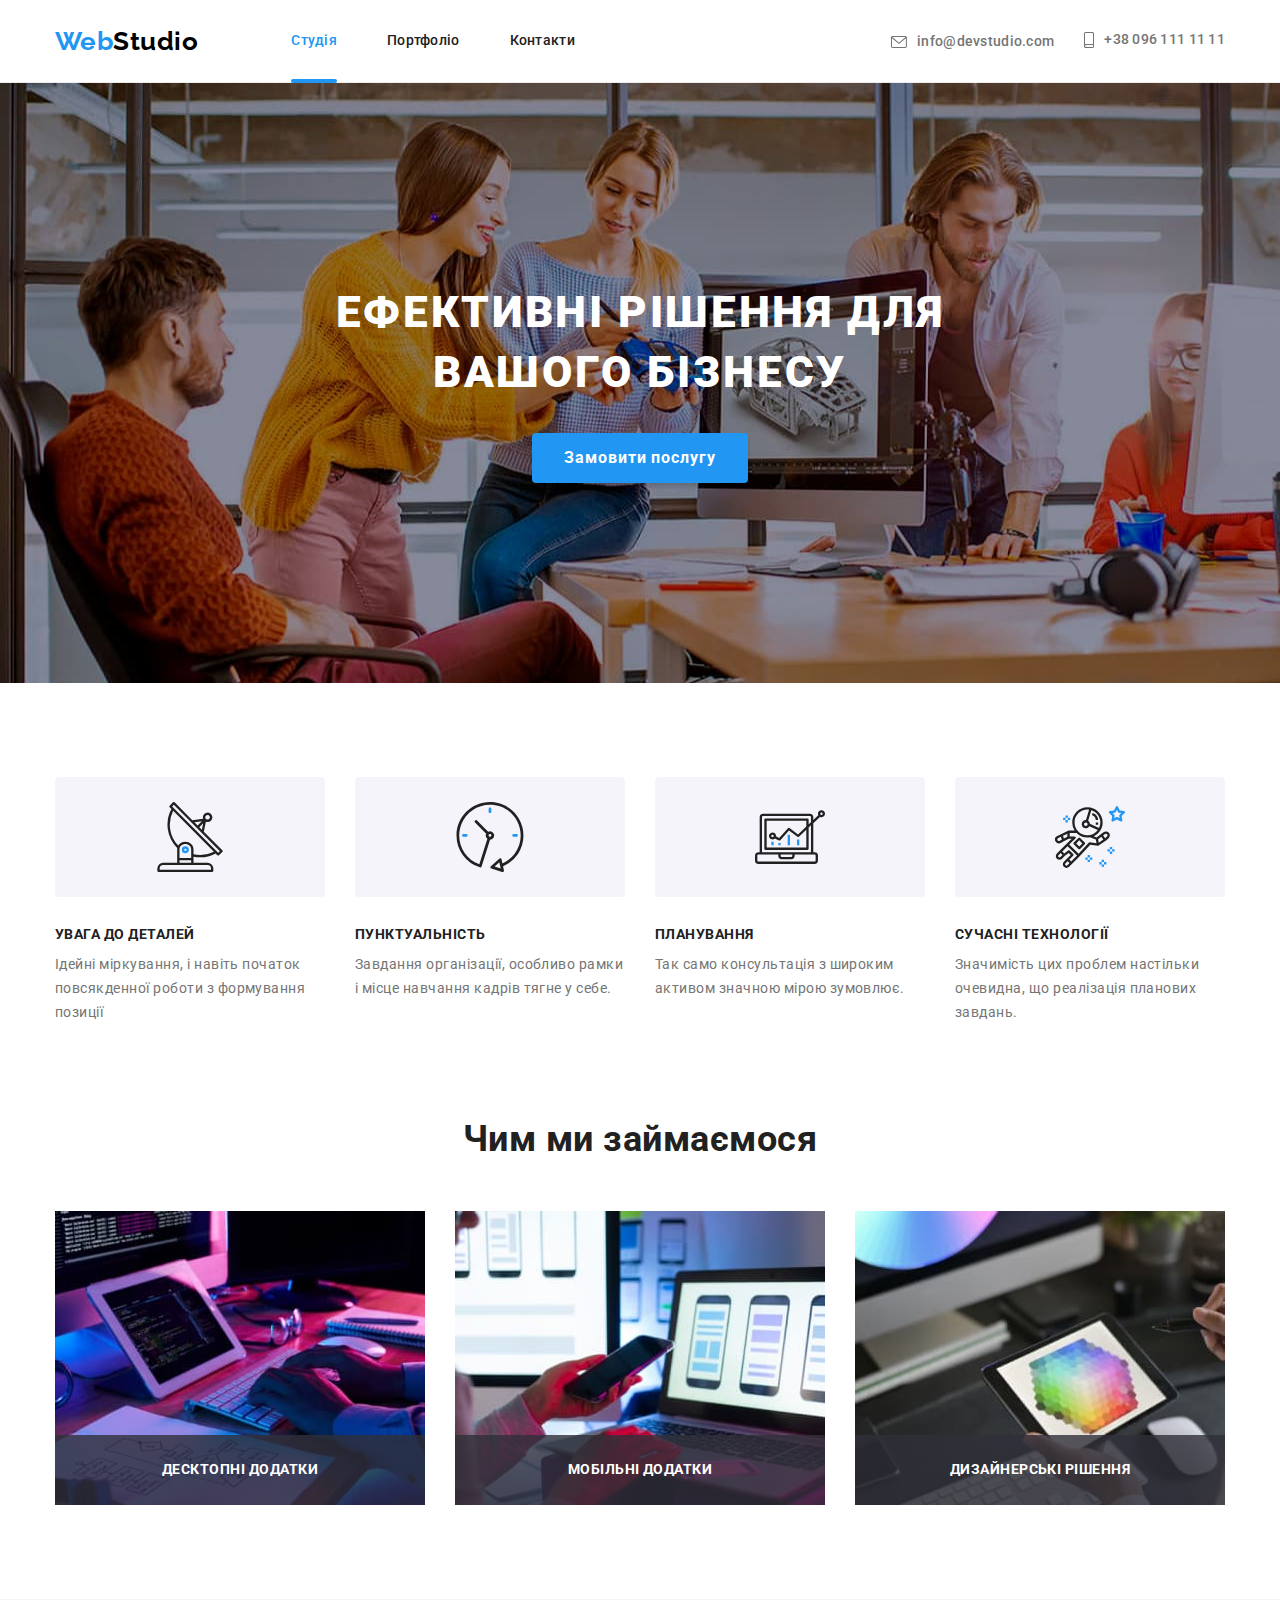
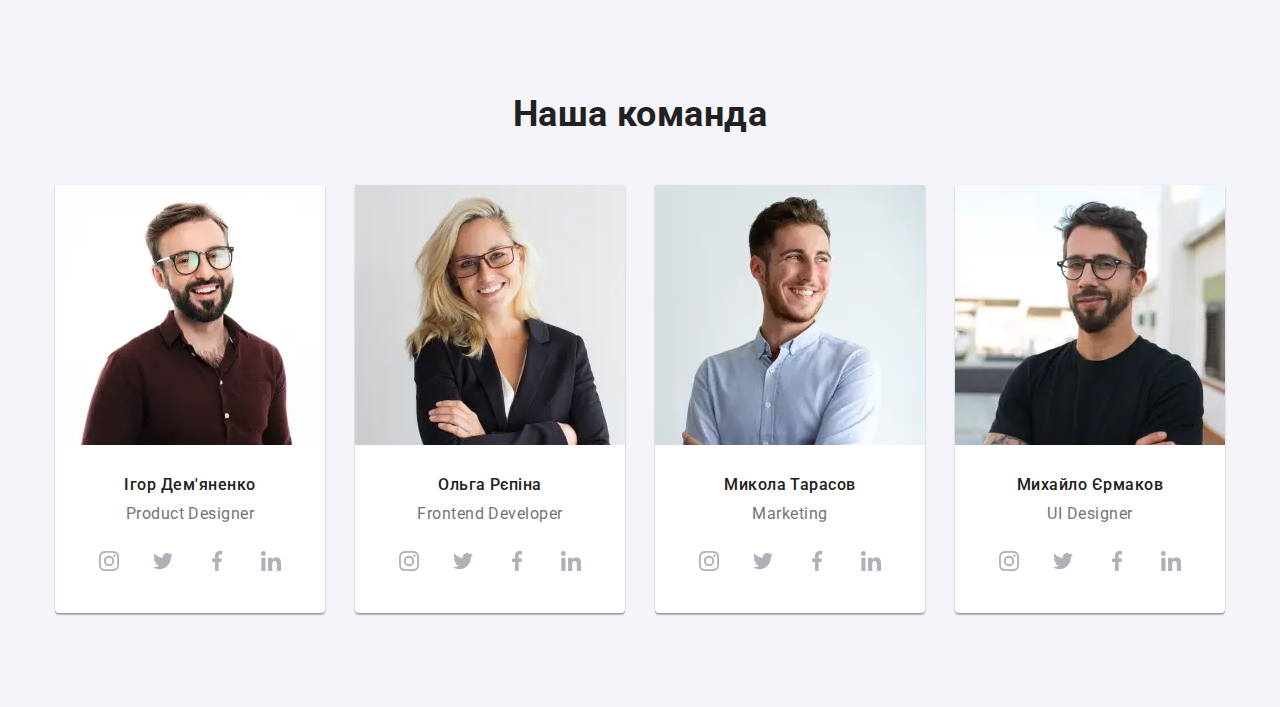
==== commit 3b4d7032: "Вносить зміни по верстці в секціях - Особливості, Чим займаємося, Наша команда" ====
--- a/index.html
+++ b/index.html
@@ -73,42 +73,38 @@
                         </ul>
                     </nav>
 
-                    <div class="mobile-contactssss">
-
-                    <ul class="mobile-contacts list">
-
-                        <li class="mobile-contacts__item">
-                            <a href="tel:+380961111111" class="mobile-contacts__link mobile-contacts__link_accent">
-                            +38 096 111 11 11
-                            </a>
-                        </li>
-
-                        <li class="mobile-contacts__item">
-                            <a href="mailto:info@devstudio.com" class="mobile-contacts__link">
-                            info@devstudio.com
-                            </a>
-                        </li>
-
-                    </ul>
-
-                    <ul class="mobile-social-list list">
-                        <li class="mobile-social-list__item">
-                            <a href="#" class="mobile-social-list__link">Instagram</a>
-                        </li>
-                        <li class="mobile-social-list__item">
-                            <a href="#" class="mobile-social-list__link">Twitter</a>
-                        </li>
-                        <li class="mobile-social-list__item">
-                            <a href="#" class="mobile-social-list__link">Facebook</a>
-                        </li>
-                        <li class="mobile-social-list__item">
-                            <a href="#" class="mobile-social-list__link">LinkedIn</a>
-                        </li>
-                    </ul>
-
+                    <div class="mobile-lists">
+                        <ul class="mobile-contacts list">
+
+                            <li class="mobile-contacts__item">
+                                <a href="tel:+380961111111" class="mobile-contacts__link mobile-contacts__link_accent">
+                                +38 096 111 11 11
+                                </a>
+                            </li>
+
+                            <li class="mobile-contacts__item">
+                                <a href="mailto:info@devstudio.com" class="mobile-contacts__link">
+                                info@devstudio.com
+                                </a>
+                            </li>
+
+                        </ul>
+
+                        <ul class="mobile-social-list list">
+                            <li class="mobile-social-list__item">
+                                <a href="#" class="mobile-social-list__link">Instagram</a>
+                            </li>
+                            <li class="mobile-social-list__item">
+                                <a href="#" class="mobile-social-list__link">Twitter</a>
+                            </li>
+                            <li class="mobile-social-list__item">
+                                <a href="#" class="mobile-social-list__link">Facebook</a>
+                            </li>
+                            <li class="mobile-social-list__item">
+                                <a href="#" class="mobile-social-list__link">LinkedIn</a>
+                            </li>
+                        </ul>
                     </div>
-
-
 
                 </div>
             </div>
@@ -123,7 +119,7 @@
         </section>
 
         <!-- Особливості -->
-        <!-- <section class="section">
+        <section class="section">
             <div class="container">
                 <h2 class="section-title visually-hidden">Особливості</h2>
 
@@ -171,10 +167,10 @@
 
                 </ul>
             </div>
-        </section> -->
+        </section>
 
         <!-- Чим ми займаємося -->
-        <!-- <section class="section work">
+        <section class="section work">
             <div class="container">
                 <h2 class="section-title">Чим ми займаємося</h2>
 
@@ -182,31 +178,37 @@
 
                     <li class="work__item">
                         <div class="work__card">
-                            <img src="images/mainpage/work1.jpg" alt="Десктопний додаток" width="370" height="294">
+                            <img srcset="./images/mainpage/work/work1@2x.jpg 2x" 
+                            src="images/mainpage/work/work1.jpg" 
+                            alt="Десктопний додаток" width="370" height="294">
                             <p class="work__text">Десктопні додатки</p>
                         </div>
                     </li>
 
                     <li class="work__item">
                         <div class="work__card">
-                            <img src="images/mainpage/work2.jpg" alt="Мобільний додаток" width="370" height="294">
+                            <img srcset="./images/mainpage/work/work2@2x.jpg 2x" 
+                            src="images/mainpage/work/work2.jpg" 
+                            alt="Мобільний додаток" width="370" height="294">
                             <p class="work__text">Мобільні додатки</p>
                         </div>
                     </li>
 
                     <li class="work__item">
                         <div class="work__card">
-                            <img src="images/mainpage/work3.jpg" alt="Дизайнерські рішення" width="370" height="294">
+                            <img srcset="./images/mainpage/work/work3@2x.jpg 2x"
+                            src="images/mainpage/work/work3.jpg" 
+                            alt="Дизайнерські рішення" width="370" height="294">
                             <p class="work__text">Дизайнерські рішення</p>
                         </div>
                     </li>
 
                 </ul>
             </div>
-        </section> -->
+        </section>
 
         <!-- Наша команда -->
-        <!-- <section class="section team__section">
+        <section class="section team__section">
             <div class="container">
                 <h2 class="section-title">Наша команда</h2>
                 
@@ -214,7 +216,36 @@
 
                     <li class="team__item">
                         <div>
-                            <img src="images/mainpage/member1.jpg" alt="Чоловік з бородою в окулярах" width="270" height="260">
+                            <picture>
+                                <source 
+                                srcset="./images/mainpage/member/desktop/member1-desktop.webp 1x, ./images/mainpage/member/desktop/member1-desktop@2x.webp 2x"
+                                media="(min-width: 1200px)"
+                                type="image/webp">
+
+                                <source 
+                                srcset="./images/mainpage/member/desktop/member1-desktop.jpg 1x, ./images/mainpage/member/desktop/member1-desktop@2x.jpg 2x"
+                                media="(min-width: 1200px)">
+
+                                <source 
+                                srcset="./images/mainpage/member/tablet/member1-tablet.webp 1x, ./images/mainpage/member/tablet/member1-tablet@2x.webp 2x"
+                                media="(min-width: 768px)"
+                                type="image/webp">
+
+                                <source 
+                                srcset="./images/mainpage/member/tablet/member1-tablet.jpg 1x, ./images/mainpage/member/tablet/member1-tablet@2x.jpg 2x"
+                                media="(min-width: 768px)">
+
+                                <source 
+                                srcset="./images/mainpage/member/mobile/member1-mobile.webp 1x, ./images/mainpage/member/mobile/member1-mobile@2x.webp 2x"
+                                media="(max-width: 767px)"
+                                type="image/webp">
+
+                                <source 
+                                srcset="./images/mainpage/member/mobile/member1-mobile.jpg 1x, ./images/mainpage/member/mobile/member1-mobile@2x.jpg 2x"
+                                media="(max-width: 767px)">
+
+                                <img src="images/mainpage/member/mobile/member1-mobile.jpg" alt="Чоловік з бородою в окулярах">
+                            </picture>
                         </div>
 
                         <div class="team__card-content">
@@ -261,7 +292,36 @@
 
                     <li class="team__item">
                         <div>
-                            <img src="images/mainpage/member2.jpg" alt="Жінка блондинка в окулярах" width="270" height="260">
+                            <picture>
+                                <source 
+                                srcset="./images/mainpage/member/desktop/member2-desktop.webp 1x, ./images/mainpage/member/desktop/member2-desktop@2x.webp 2x"
+                                media="(min-width: 1200px)"
+                                type="image/webp">
+
+                                <source 
+                                srcset="./images/mainpage/member/desktop/member2-desktop.jpg 1x, ./images/mainpage/member/desktop/member2-desktop@2x.jpg 2x"
+                                media="(min-width: 1200px)">
+
+                                <source 
+                                srcset="./images/mainpage/member/tablet/member2-tablet.webp 1x, ./images/mainpage/member/tablet/member2-tablet@2x.webp 2x"
+                                media="(min-width: 768px)"
+                                type="image/webp">
+
+                                <source 
+                                srcset="./images/mainpage/member/tablet/member2-tablet.jpg 1x, ./images/mainpage/member/tablet/member2-tablet@2x.jpg 2x"
+                                media="(min-width: 768px)">
+
+                                <source 
+                                srcset="./images/mainpage/member/mobile/member2-mobile.webp 1x, ./images/mainpage/member/mobile/member2-mobile@2x.webp 2x"
+                                media="(max-width: 767px)"
+                                type="image/webp">
+
+                                <source 
+                                srcset="./images/mainpage/member/mobile/member2-mobile.jpg 1x, ./images/mainpage/member/mobile/member2-mobile@2x.jpg 2x"
+                                media="(max-width: 767px)">
+                                
+                                <img src="images/mainpage/member/mobile/member2-mobile.jpg" alt="Жінка блондинка в окулярах">
+                            </picture>
                         </div>
 
                         <div class="team__card-content">
@@ -308,7 +368,36 @@
 
                     <li class="team__item">
                         <div>
-                            <img src="images/mainpage/member3.jpg" alt="Чоловік з бородою" width="270" height="260">
+                            <picture>
+                                <source 
+                                srcset="./images/mainpage/member/desktop/member3-desktop.webp 1x, ./images/mainpage/member/desktop/member3-desktop@2x.webp 2x"
+                                media="(min-width: 1200px)"
+                                type="image/webp">
+
+                                <source 
+                                srcset="./images/mainpage/member/desktop/member3-desktop.jpg 1x, ./images/mainpage/member/desktop/member3-desktop@2x.jpg 2x"
+                                media="(min-width: 1200px)">
+
+                                <source 
+                                srcset="./images/mainpage/member/tablet/member3-tablet.webp 1x, ./images/mainpage/member/tablet/member3-tablet@2x.webp 2x"
+                                media="(min-width: 768px)"
+                                type="image/webp">
+
+                                <source 
+                                srcset="./images/mainpage/member/tablet/member3-tablet.jpg 1x, ./images/mainpage/member/tablet/member3-tablet@2x.jpg 2x"
+                                media="(min-width: 768px)">
+
+                                <source 
+                                srcset="./images/mainpage/member/mobile/member3-mobile.webp 1x, ./images/mainpage/member/mobile/member3-mobile@2x.webp 2x"
+                                media="(max-width: 767px)"
+                                type="image/webp">
+
+                                <source 
+                                srcset="./images/mainpage/member/mobile/member3-mobile.jpg 1x, ./images/mainpage/member/mobile/member3-mobile@2x.jpg 2x"
+                                media="(max-width: 767px)">
+
+                                <img src="images/mainpage/member/mobile/member3-mobile.jpg" alt="Чоловік з бородою">
+                            </picture>
                         </div>
 
                         <div class="team__card-content">
@@ -355,7 +444,36 @@
 
                     <li class="team__item">
                         <div>
-                            <img src="images/mainpage/member4.jpg" alt="Чоловік з бородою в окулярах" width="270" height="260">
+                            <picture>
+                                <source 
+                                srcset="./images/mainpage/member/desktop/member4-desktop.webp 1x, ./images/mainpage/member/desktop/member4-desktop@2x.webp 2x"
+                                media="(min-width: 1200px)"
+                                type="image/webp">
+
+                                <source 
+                                srcset="./images/mainpage/member/desktop/member4-desktop.jpg 1x, ./images/mainpage/member/desktop/member4-desktop@2x.jpg 2x"
+                                media="(min-width: 1200px)">
+
+                                <source 
+                                srcset="./images/mainpage/member/tablet/member4-tablet.webp 1x, ./images/mainpage/member/tablet/member4-tablet@2x.webp 2x"
+                                media="(min-width: 768px)"
+                                type="image/webp">
+
+                                <source 
+                                srcset="./images/mainpage/member/tablet/member4-tablet.jpg 1x, ./images/mainpage/member/tablet/member4-tablet@2x.jpg 2x"
+                                media="(min-width: 768px)">
+
+                                <source 
+                                srcset="./images/mainpage/member/mobile/member4-mobile.webp 1x, ./images/mainpage/member/mobile/member4-mobile@2x.webp 2x"
+                                media="(max-width: 767px)"
+                                type="image/webp">
+
+                                <source 
+                                srcset="./images/mainpage/member/mobile/member4-mobile.jpg 1x, ./images/mainpage/member/mobile/member4-mobile@2x.jpg 2x"
+                                media="(max-width: 767px)">
+
+                                <img src="images/mainpage/member/mobile/member4-mobile.jpg" alt="Чоловік з бородою в окулярах">
+                            </picture>
                         </div>
 
                         <div class="team__card-content">
@@ -402,7 +520,7 @@
 
                 </ul>
             </div>
-        </section> -->
+        </section>
 
         <!-- Постійні клієнти -->
         <!-- <section class="section">
--- a/css/main.min.css
+++ b/css/main.min.css
@@ -1 +1 @@
-:root{--pimary-text-color: #212121;--secondary-text-color: #757575;--accent-color: #2196F3;--primary-logo-color: #2196F3;--header-logo-color: #000000;--footer-logo-color: #FFFFFF;--primary-light-text-color: #FFFFFF;--secondary-light-text-color: rgba(255, 255, 255, 0.6);--pimary-bg-color: #FFFFFF;--dark-bg-color: #2F303A;--light-bg-color: #F5F4FA;--header-border-color: #ECECEC;--card-border-color: #EEEEEE;--accent-btn: #188CE8;--service-btn-shadow: rgba(0, 0, 0, 0.15);--first-team-shadow: rgba(0, 0, 0, 0.12);--second-team-shadow: rgba(0, 0, 0, 0.14);--third-team-shadow: rgba(0, 0, 0, 0.2);--first-portfolio-btn-shadow: rgba(0, 0, 0, 0.1);--second-portfolio-btn-shadow: rgba(0, 0, 0, 0.08);--third-portfolio-btn-shadow: rgba(0, 0, 0, 0.12);--first-portfolio-card-shadow: rgba(0, 0, 0, 0.12);--second-portfolio-card-shadow: rgba(0, 0, 0, 0.06);--third-portfolio-card-shadow: rgba(0, 0, 0, 0.16);--first-mobile-menu-shadow: rgba(0, 0, 0, 0.04);--second-mobile-menu-shadow: rgba(0, 0, 0, 0.08);--third-mobile-menu-shadow: rgba(0, 0, 0, 0.16);--down-bgc-service: #C4C4C4;--accent-color-icon: #FFFFFF;--icon-color: #AFB1B8;--icon-color-footer: #FFFFFF;--client-border: #AFB1B8;--icon-bg-footer: rgba(255, 255, 255, 0.1);--overlay-color: rgba(47, 48, 58, 0.4);--border-color-footer-subscription: rgba(255, 255, 255, 0.3);--overlay-card-work: rgba(47, 48, 58, 0.8);--overlay-card-portfolio: rgba(33, 150, 243, 0.9);--transition-dur-tf: 250ms cubic-bezier(0.4, 0, 0.2, 1);--backdrop-bg-color: rgba(0, 0, 0, 0.2);--border-color-modal: rgba(33, 33, 33, 0.2);--color-modal-icon: #212121;--border-color-modal-close-icon: rgba(0, 0, 0, 0.1);--color-modal-close-icon: #000000;--placeholder-color: rgba(117, 117, 117, 0.5);--pimary-font-text: Roboto, sans-serif;--font-logo: Raleway, sans-serif}.visually-hidden{position:absolute;white-space:nowrap;width:1px;height:1px;overflow:hidden;border:0;padding:0;clip:rect(0 0 0 0);clip-path:inset(50%);margin:-1px}.footer-form__btn,.modal__btn_submit{font-weight:700;line-height:1.88;letter-spacing:.06em;color:var(--primary-light-text-color);background-color:var(--accent-color);box-shadow:0px 4px 4px var(--service-btn-shadow)}h1,h2,h3,h4,p{margin-top:0px;margin-bottom:0px}ol,ul{margin-top:0px;margin-bottom:0px;padding-left:0px}body{font-family:var(--pimary-font-text);letter-spacing:.03em;color:var(--pimary-text-color);background-color:var(--pimary-bg-color)}header{border-bottom:1px solid var(--header-border-color)}img{display:block;min-width:100%}button{font-size:16px;text-align:center;border:none;border-radius:4px;cursor:pointer}.list{list-style:none}.container{padding-left:15px;padding-right:15px}@media screen and (min-width: 480px){.container{width:480px;margin-left:auto;margin-right:auto}}@media screen and (min-width: 768px){.container{width:768px}}@media screen and (min-width: 1200px){.container{width:1200px}}.section{padding-top:60px;padding-bottom:60px}@media screen and (min-width: 1200px){.section{padding-top:94px;padding-bottom:94px}}.section-title{margin-bottom:30px;font-size:28px;line-height:1.18;text-align:center}@media screen and (min-width: 1200px){.section-title{margin-bottom:50px;font-size:36px;line-height:1.17}}.logo{font-family:var(--font-logo);font-weight:700;font-size:24px;line-height:1.17;color:var(--primary-logo-color);text-decoration:none}.logo_dark{color:var(--header-logo-color)}.logo_light{color:var(--footer-logo-color)}@media screen and (min-width: 1200px){.logo{font-size:26px;line-height:1.19}}@media screen and (max-width: 767px){.mobile-menu{position:fixed;top:0;left:0;z-index:100;width:100%;max-height:100%;background-color:var(--pimary-bg-color);background-color:#9acd32;box-shadow:0px 4px 8px var(--first-mobile-menu-shadow),0px 2px 4px var(--second-mobile-menu-shadow),0px 1px 3px var(--third-mobile-menu-shadow);opacity:0;visibility:hidden;pointer-events:none;transition:opacity var(--transition-dur-tf),visibility var(--transition-dur-tf)}.mobile-menu.is-open{opacity:1;visibility:visible;pointer-events:auto}.mobile-menu__container{position:relative;padding-top:48px;padding-bottom:48px;padding-left:40px}.mobile-menu__close-btn{position:absolute;top:10px;right:15px;background-color:rgba(0,0,0,0);border:0;padding:0;line-height:0;cursor:pointer;fill:var(--color-modal-icon);transition:fill var(--transition-dur-tf)}.mobile-menu__close-btn:hover,.mobile-menu__close-btn:focus{fill:var(--accent-color)}.mobile-menu__close-icon{width:40px;height:40px}.mobile-nav{display:flex;cursor:pointer}.mobile-nav__list{display:flex;flex-direction:column;row-gap:32px}.mobile-nav__item{position:relative}.mobile-nav__link,.mobile-contacts__link,.mobile-social-list__link{font-weight:500;letter-spacing:.02em;text-decoration:none}.mobile-nav__link{display:block;font-size:40px;line-height:1.18;color:inherit;transition:color var(--transition-dur-tf)}.mobile-nav__link:hover,.mobile-nav__link:focus{color:var(--accent-color)}.mobile-nav__link_current{color:var(--accent-color)}.mobile-nav__link_current::after{display:block;position:absolute;content:"";min-width:100%;height:3.71px;margin-left:auto;margin-right:auto;margin-top:0;background:var(--accent-color);border-radius:2px}.mobile-contactssss{margin-top:auto}.mobile-contacts__link{display:flex;font-size:24px;line-height:1.17;color:var(--secondary-text-color)}.mobile-contacts__link_accent{margin-bottom:32px;font-size:34px;line-height:1.18;color:var(--accent-color)}.mobile-social-list{display:inline-flex;margin-top:64px;column-gap:10px}.mobile-social-list__item{position:relative}.mobile-social-list__item:not(:last-child){border-right:1px solid var(--border-color-modal);padding-right:10px}.mobile-social-list__link{font-size:18px;line-height:1.22;color:var(--accent-color)}}@media screen and (min-width: 768px){.mobile-menu{display:none}}.backdrop{position:fixed;top:0;left:0;z-index:999;width:100%;height:100%;background-color:var(--backdrop-bg-color);transition:opacity 500ms ease-in-out,visibility 500ms ease-in-out}.backdrop.is-hidden{opacity:0;visibility:hidden;pointer-events:none}.backdrop.is-hidden .modal{transform:translate(-50%, -50%) scale(0.85)}.modal{position:absolute;top:50%;left:50%;transform:translate(-50%, -50%);width:528px;height:581px;padding:40px;background-color:var(--pimary-bg-color);transform:translate(-50%, -50%) scale(1);transition:transform 500ms ease-in-out}.modal__btn_close{position:absolute;top:8px;right:8px;display:flex;align-items:center;justify-content:center;width:30px;height:30px;border-radius:50%;border:1px solid rgba(0,0,0,.1);background-color:rgba(0,0,0,0);padding:0;cursor:pointer;fill:var(--color-modal-close-icon);transition:fill var(--transition-dur-tf)}.modal__btn_close:hover,.modal__btn_close:focus{fill:var(--accent-color)}.modal-form__text{font-style:normal;font-weight:700;font-size:20px;text-align:center;margin-bottom:12px}.modal-form{display:flex;flex-direction:column}.modal-form__label{margin-bottom:10px}.modal-form__label_desc,.modal-form__check-label{font-style:normal;font-weight:400}.modal-form__label_desc{display:block;margin-bottom:4px;font-size:12px;line-height:1.17;letter-spacing:.01em;color:var(--secondary-text-color)}.modal-form__input-wrapper{position:relative;display:block}.modal-form__input{height:40px;padding-left:42px}.modal-form__input:focus{outline:none;border-color:var(--accent-color)}.modal-form__message{height:120px;padding:12px 16px;resize:none;overflow:auto}.modal-form__message:focus{outline:none;border-color:var(--accent-color)}.modal-form__message::placeholder{color:var(--placeholder-color)}.modal-form__input,.modal-form__message{width:100%;border:1px solid var(--border-color-modal);border-radius:4px;transition:border-color var(--transition-dur-tf);cursor:pointer}.modal-form__icon{position:absolute;display:block;top:50%;left:12px;transform:translateY(-50%);width:18px;height:18px;fill:var(--color-modal-icon);transition:fill var(--transition-dur-tf)}.modal-form__input:focus+.modal-form__icon{fill:var(--accent-color)}.modal-form__check-label{display:flex;align-items:center;justify-content:center;font-size:14px;line-height:1.71;color:var(--secondary-text-color);overflow:hidden;cursor:pointer}.modal-form__check-icon{width:16px;height:15px;border:2px solid var(--pimary-text-color);border-radius:3px;fill:#fff;margin-right:7px;transition:background-color var(--transition-dur-tf),border-color var(--transition-dur-tf)}.modal-form__check:checked+.modal-form__check-icon{border-color:var(--accent-color);background-color:var(--accent-color)}.modal-form__check-icon_vector{display:none}.modal-form__check:checked+.modal-form__check-icon .modal-form__check-icon_vector{display:block}.modal-form-check-link{color:var(--accent-color)}.modal__btn_submit{margin-top:30px;padding:10px 52px;align-self:center;transition:background-color var(--transition-dur-tf)}.modal__btn_submit:hover,.modal__btn_submit:focus{background-color:var(--accent-btn)}@media screen and (max-width: 767px){.site-nav{display:none}.contacts{display:none}.mobile-burger-btn{line-height:0;border:none;background-color:rgba(0,0,0,0);padding:0}.mobile-burger-btn__icon{width:40px;height:40px}.header{padding-top:16px;padding-bottom:16px}}.header__container{display:flex;align-items:center;justify-content:space-between}@media screen and (min-width: 768px){.mobile-burger-btn{display:none}.main-nav{display:flex;align-items:center}.site-nav{display:flex;margin-left:88px;column-gap:50px}.site-nav__item{position:relative}.site-nav__link,.contacts__link{font-weight:500;letter-spacing:.02em;text-decoration:none;transition:color var(--transition-dur-tf)}.site-nav__link{display:block;padding-top:32px;padding-bottom:32px;font-size:14px;line-height:1.14;color:inherit}.site-nav__link:hover,.site-nav__link:focus{color:var(--accent-color)}.site-nav__link_current{color:var(--accent-color)}.site-nav__link_current::after{display:block;position:absolute;content:"";width:100%;height:4px;margin-left:auto;margin-right:auto;margin-top:30px;background:var(--accent-color);border-radius:2px}.contacts__item:not(:first-child){margin-top:10px}.contacts__link{display:flex;align-items:center;font-size:12px;line-height:1.17;color:var(--secondary-text-color)}.contacts__link:hover,.contacts__link:focus{color:var(--accent-color)}.mail-icon,.smartphone-icon{margin-right:8px;fill:currentColor}.mail-icon{width:14px;height:10px}.smartphone-icon{width:10px;height:14px}}@media screen and (min-width: 1200px){.site-nav{margin-left:93px}.contacts{display:flex;align-items:baseline;justify-content:center;margin-left:auto}.contacts__item:not(:first-child){margin-top:0}.contacts__link{padding-top:32px;padding-bottom:32px;font-size:14px;line-height:1.14}.contacts__link_right{margin-right:30px}.mail-icon,.smartphone-icon{margin-right:10px}.mail-icon{width:16px;height:12px}.smartphone-icon{height:16px}}.service{max-width:1600px;margin-left:auto;margin-right:auto;padding-top:118px;padding-bottom:118px;text-align:center;color:var(--primary-light-text-color);background-color:var(--down-bgc-service);background-image:linear-gradient(var(--overlay-color), var(--overlay-color)),url(../images/mainpage/servise.jpg);background-size:cover}.service__title{width:360px;margin-right:auto;margin-left:auto;font-weight:900;font-size:26px;line-height:1.62;letter-spacing:.06em;text-align:center;text-transform:uppercase}@media screen and (min-width: 1200px){.service{padding-top:200px;padding-bottom:200px}.service__title{width:696px;font-size:44px;line-height:1.36}}.features__list{display:flex;flex-wrap:wrap;gap:30px}.features__item{flex-basis:calc((100% - 90px)/4)}.features__item-thumb{display:flex;align-items:center;justify-content:center;width:270px;height:120px;background:var(--light-bg-color);border-radius:4px}.antenna-icon,.clock-icon,.diagram-icon,.astronaut-icon{display:inline-block;width:70px;height:70px}.feature__title{margin-top:30px;font-size:14px;line-height:1.14}.about-feature{margin-top:10px;font-size:14px;line-height:1.71;color:var(--secondary-text-color)}.work{padding-top:0px}.work__list{display:flex;flex-wrap:wrap;gap:30px}.work__item{flex-basis:calc((100% - 60px)/3)}.work__card{position:relative}.work__text{display:flex;position:absolute;bottom:0;left:0;width:100%;height:70px;margin:0;font-size:14px;line-height:1.14;align-items:center;justify-content:center;font-weight:700;color:var(--primary-light-text-color);background-color:var(--overlay-card-work);text-transform:uppercase}.team__section{background-color:var(--light-bg-color)}.team__list{display:flex;flex-wrap:wrap;gap:30px}.team__item{flex-basis:calc((100% - 90px)/4);background-color:var(--pimary-bg-color);box-shadow:0px 1px 3px var(--first-team-shadow),0px 1px 1px var(--second-team-shadow),0px 2px 1px var(--third-team-shadow);border-radius:0px 0px 4px 4px}.team__card-content{padding-top:30px;padding-bottom:30px}.team__title,.team__post{font-size:16px;line-height:1.19;text-align:center}.team__title{margin-bottom:10px;font-weight:500}.team__post{color:var(--secondary-text-color)}.social-list{display:flex;column-gap:10px;justify-content:center;margin-top:16px}.social-list__link{display:flex;align-items:center;justify-content:center;width:44px;height:44px;background:var(--pimary-bg-color);border-radius:50%;transition:background-color var(--transition-dur-tf)}.social-list__link:hover,.social-list__link:focus{background-color:var(--accent-color)}.social-list__icon{width:20px;height:20px;fill:var(--icon-color);transition:fill var(--transition-dur-tf)}.social-list__link:hover .social-list__icon,.social-list__link:focus .social-list__icon{fill:var(--accent-color-icon)}.client__list{display:flex;flex-wrap:wrap;gap:30px}.client__item{flex-basis:calc((100% - 150px)/6)}.client__card-thumb{display:flex;align-items:center;justify-content:center;width:170px;height:92px;border:1px solid var(--client-border);border-radius:4px;transition:border var(--transition-dur-tf)}.client__card-thumb:hover,.client__card-thumb:focus{border:1px solid var(--accent-color)}.logo-icon{width:106px;height:60px;fill:var(--icon-color);transition:fill var(--transition-dur-tf)}.client__link:hover .logo-icon,.client__link:focus .logo-icon{fill:var(--accent-color)}.portfolio__btn-list{display:flex;margin-bottom:50px;justify-content:center;column-gap:8px}.portfolio__btn{padding:6px 22px;font-weight:500;line-height:1.62;letter-spacing:.03em;background-color:var(--light-bg-color);transition:color var(--transition-dur-tf),background-color var(--transition-dur-tf),box-shadow var(--transition-dur-tf)}.portfolio__btn:hover,.portfolio__btn:focus{color:var(--primary-light-text-color);background-color:var(--accent-color);box-shadow:0px 3px 1px var(--first-portfolio-btn-shadow),0px 1px 2px var(--second-portfolio-btn-shadow),0px 2px 2px var(--third-portfolio-btn-shadow)}.portfolio__card-list{display:flex;flex-wrap:wrap;gap:30px}.portfolio__card-item{flex-basis:calc((100% - 180px)/9)}.portfolio__link{text-decoration:none;display:block;transition:box-shadow var(--transition-dur-tf)}.portfolio__link:hover{box-shadow:0px 1px 1px var(--first-portfolio-card-shadow),0px 4px 4px var(--second-portfolio-card-shadow),1px 4px 6px var(--third-portfolio-card-shadow)}.portfolio__card-thumb{position:relative;overflow:hidden}.portfolio__overlay{position:absolute;top:0;left:0;width:100%;height:100%;background:var(--overlay-card-portfolio);color:var(--primary-light-text-color);font-style:normal;font-weight:400;font-size:18px;line-height:1.56;text-align:center;padding:63px 24px;overflow:auto;transform:translateY(100%);transition:transform var(--transition-dur-tf)}.portfolio__link:hover .portfolio__overlay,.portfolio__link:focus .portfolio__overlay{transform:translateY(0%)}.portfolio__card-content{padding:20px 24px;border-right:1px solid var(--card-border-color);border-bottom:1px solid var(--card-border-color);border-left:1px solid var(--card-border-color)}.portfolio__title{margin-bottom:4px;font-size:18px;line-height:2;letter-spacing:.06em;color:var(--pimary-text-color)}.portfolio__post{line-height:1.88;color:var(--secondary-text-color)}.footer{padding-top:60px;padding-bottom:60px;background-color:var(--dark-bg-color)}.footer__container{display:flex;align-items:baseline}.address__card-thumb{width:231px}.address{margin-top:20px;font-style:normal;font-size:14px;line-height:1.71;color:var(--secondary-text-color)}.address__item:not(:first-child){margin-top:9px}.address__list .address__link_light{color:var(--primary-light-text-color)}.address__link{color:var(--secondary-light-text-color);text-decoration:none;transition:color var(--transition-dur-tf)}.address__link:hover,.address__link:focus{color:var(--accent-color)}.footer__social-card-thumb{width:206px;margin-left:70px}.footer__text{font-weight:700;font-size:14px;line-height:1.14;color:var(--primary-light-text-color);text-transform:uppercase}.footer__social-list{display:flex;column-gap:10px;justify-content:center;margin-top:20px}.footer__social-item{display:flex;align-items:center;justify-content:center}.footer__social-link{display:flex;align-items:center;justify-content:center;width:44px;height:44px;background:var(--icon-bg-footer);border-radius:50%;transition:background-color var(--transition-dur-tf)}.footer__social-link:hover,.footer__social-link:focus{background-color:var(--accent-color)}.footer__social-icon{width:20px;height:20px;fill:var(--icon-color-footer)}.footer__subscription-card-thumb{width:570px;margin-left:auto}.footer-form{margin-top:20px}.footer-form__input{display:inline-flex;width:358px;height:50px;box-sizing:border-box;padding:15px 16px;align-items:center;line-height:1.25;letter-spacing:.03em;border:1px solid var(--border-color-footer-subscription);filter:drop-shadow(0px 4px 4px var(--service-btn-shadow));border-radius:4px;background-color:var(--dark-bg-color);color:var(--primary-light-text-color);transition:border-color var(--transition-dur-tf)}.footer-form__input:focus{outline:none;border-color:var(--accent-color);cursor:pointer}.footer-form__input::placeholder{color:var(--secondary-light-text-color)}.footer-form__btn{display:inline-flex;align-items:center;margin-left:12px;padding:10px 28px}.send-icon{width:24px;height:24px;fill:var(--icon-color-footer);margin-left:10px}/*# sourceMappingURL=main.min.css.map */+:root{--pimary-text-color: #212121;--secondary-text-color: #757575;--accent-color: #2196F3;--primary-logo-color: #2196F3;--header-logo-color: #000000;--footer-logo-color: #FFFFFF;--primary-light-text-color: #FFFFFF;--secondary-light-text-color: rgba(255, 255, 255, 0.6);--pimary-bg-color: #FFFFFF;--dark-bg-color: #2F303A;--light-bg-color: #F5F4FA;--header-border-color: #ECECEC;--card-border-color: #EEEEEE;--accent-btn: #188CE8;--service-btn-shadow: rgba(0, 0, 0, 0.15);--first-team-shadow: rgba(0, 0, 0, 0.12);--second-team-shadow: rgba(0, 0, 0, 0.14);--third-team-shadow: rgba(0, 0, 0, 0.2);--first-portfolio-btn-shadow: rgba(0, 0, 0, 0.1);--second-portfolio-btn-shadow: rgba(0, 0, 0, 0.08);--third-portfolio-btn-shadow: rgba(0, 0, 0, 0.12);--first-portfolio-card-shadow: rgba(0, 0, 0, 0.12);--second-portfolio-card-shadow: rgba(0, 0, 0, 0.06);--third-portfolio-card-shadow: rgba(0, 0, 0, 0.16);--first-mobile-menu-shadow: rgba(0, 0, 0, 0.04);--second-mobile-menu-shadow: rgba(0, 0, 0, 0.08);--third-mobile-menu-shadow: rgba(0, 0, 0, 0.16);--down-bgc-service: #C4C4C4;--accent-color-icon: #FFFFFF;--icon-color: #AFB1B8;--icon-color-footer: #FFFFFF;--client-border: #AFB1B8;--icon-bg-footer: rgba(255, 255, 255, 0.1);--overlay-color: rgba(47, 48, 58, 0.4);--border-color-footer-subscription: rgba(255, 255, 255, 0.3);--overlay-card-work: rgba(47, 48, 58, 0.8);--overlay-card-portfolio: rgba(33, 150, 243, 0.9);--transition-dur-tf: 250ms cubic-bezier(0.4, 0, 0.2, 1);--backdrop-bg-color: rgba(0, 0, 0, 0.2);--border-color-modal: rgba(33, 33, 33, 0.2);--color-modal-icon: #212121;--border-color-modal-close-icon: rgba(0, 0, 0, 0.1);--color-modal-close-icon: #000000;--placeholder-color: rgba(117, 117, 117, 0.5);--pimary-font-text: Roboto, sans-serif;--font-logo: Raleway, sans-serif}.visually-hidden{position:absolute;white-space:nowrap;width:1px;height:1px;overflow:hidden;border:0;padding:0;clip:rect(0 0 0 0);clip-path:inset(50%);margin:-1px}.footer-form__btn,.service__btn,.modal__btn_submit{font-weight:700;line-height:1.88;letter-spacing:.06em;color:var(--primary-light-text-color);background-color:var(--accent-color);box-shadow:0px 4px 4px var(--service-btn-shadow)}h1,h2,h3,h4,p{margin-top:0px;margin-bottom:0px}ol,ul{margin-top:0px;margin-bottom:0px;padding-left:0px}body{font-family:var(--pimary-font-text);letter-spacing:.03em;color:var(--pimary-text-color);background-color:var(--pimary-bg-color)}header{border-bottom:1px solid var(--header-border-color)}img{display:block;min-width:100%}button{font-size:16px;text-align:center;border:none;border-radius:4px;cursor:pointer}.list{list-style:none}.container{padding-left:15px;padding-right:15px}@media screen and (min-width: 480px){.container{width:480px;margin-left:auto;margin-right:auto}}@media screen and (min-width: 768px){.container{width:768px}}@media screen and (min-width: 1200px){.container{width:1200px}}.section{padding-top:60px;padding-bottom:60px}@media screen and (min-width: 1200px){.section{padding-top:94px;padding-bottom:94px}}.section-title{margin-bottom:30px;font-size:28px;line-height:1.18;text-align:center}@media screen and (min-width: 1200px){.section-title{margin-bottom:50px;font-size:36px;line-height:1.17}}.logo{font-family:var(--font-logo);font-weight:700;font-size:24px;line-height:1.17;color:var(--primary-logo-color);text-decoration:none}.logo_dark{color:var(--header-logo-color)}.logo_light{color:var(--footer-logo-color)}@media screen and (min-width: 1200px){.logo{font-size:26px;line-height:1.19}}@media screen and (max-width: 767px){.mobile-menu{position:fixed;top:0;left:0;z-index:100;width:100%;max-height:100%;background-color:var(--pimary-bg-color);box-shadow:0px 4px 8px var(--first-mobile-menu-shadow),0px 2px 4px var(--second-mobile-menu-shadow),0px 1px 3px var(--third-mobile-menu-shadow);opacity:0;visibility:hidden;pointer-events:none;transition:opacity var(--transition-dur-tf),visibility var(--transition-dur-tf)}.mobile-menu.is-open{opacity:1;visibility:visible;pointer-events:auto}.mobile-menu__container{display:flex;flex-direction:column;height:100vh;position:relative;padding-top:48px;padding-bottom:48px;padding-left:40px}.mobile-menu__close-btn{position:absolute;top:10px;right:15px;background-color:rgba(0,0,0,0);border:0;padding:0;line-height:0;cursor:pointer;fill:var(--color-modal-icon);transition:fill var(--transition-dur-tf)}.mobile-menu__close-btn:hover,.mobile-menu__close-btn:focus{fill:var(--accent-color)}.mobile-menu__close-icon{width:40px;height:40px}.mobile-nav{display:flex;cursor:pointer}.mobile-nav__list{display:flex;flex-direction:column;row-gap:32px}.mobile-nav__item{position:relative}.mobile-nav__link,.mobile-contacts__link,.mobile-social-list__link{font-weight:500;letter-spacing:.02em;text-decoration:none}.mobile-nav__link{display:block;font-size:40px;line-height:1.18;color:inherit;transition:color var(--transition-dur-tf)}.mobile-nav__link:hover,.mobile-nav__link:focus{color:var(--accent-color)}.mobile-nav__link_current{color:var(--accent-color)}.mobile-nav__link_current::after{display:block;position:absolute;content:"";min-width:100%;height:3.71px;margin-left:auto;margin-right:auto;margin-top:0;background:var(--accent-color);border-radius:2px}.mobile-lists{margin-top:auto}.mobile-contacts__link{display:flex;font-size:24px;line-height:1.17;color:var(--secondary-text-color)}.mobile-contacts__link_accent{margin-bottom:32px;font-size:34px;line-height:1.18;color:var(--accent-color)}.mobile-social-list{display:inline-flex;margin-top:64px;column-gap:10px}.mobile-social-list__item{position:relative}.mobile-social-list__item:not(:last-child){border-right:1px solid var(--border-color-modal);padding-right:10px}.mobile-social-list__link{font-size:18px;line-height:1.22;color:var(--accent-color)}}@media screen and (min-width: 768px){.mobile-menu{display:none}}.backdrop{position:fixed;top:0;left:0;z-index:999;width:100%;height:100%;background-color:var(--backdrop-bg-color);transition:opacity 500ms ease-in-out,visibility 500ms ease-in-out}.backdrop.is-hidden{opacity:0;visibility:hidden;pointer-events:none}.backdrop.is-hidden .modal{transform:translate(-50%, -50%) scale(0.85)}.modal{position:absolute;top:50%;left:50%;transform:translate(-50%, -50%);width:528px;height:581px;padding:40px;background-color:var(--pimary-bg-color);transform:translate(-50%, -50%) scale(1);transition:transform 500ms ease-in-out}.modal__btn_close{position:absolute;top:8px;right:8px;display:flex;align-items:center;justify-content:center;width:30px;height:30px;border-radius:50%;border:1px solid rgba(0,0,0,.1);background-color:rgba(0,0,0,0);padding:0;cursor:pointer;fill:var(--color-modal-close-icon);transition:fill var(--transition-dur-tf)}.modal__btn_close:hover,.modal__btn_close:focus{fill:var(--accent-color)}.modal-form__text{font-style:normal;font-weight:700;font-size:20px;text-align:center;margin-bottom:12px}.modal-form{display:flex;flex-direction:column}.modal-form__label{margin-bottom:10px}.modal-form__label_desc,.modal-form__check-label{font-style:normal;font-weight:400}.modal-form__label_desc{display:block;margin-bottom:4px;font-size:12px;line-height:1.17;letter-spacing:.01em;color:var(--secondary-text-color)}.modal-form__input-wrapper{position:relative;display:block}.modal-form__input{height:40px;padding-left:42px}.modal-form__input:focus{outline:none;border-color:var(--accent-color)}.modal-form__message{height:120px;padding:12px 16px;resize:none;overflow:auto}.modal-form__message:focus{outline:none;border-color:var(--accent-color)}.modal-form__message::placeholder{color:var(--placeholder-color)}.modal-form__input,.modal-form__message{width:100%;border:1px solid var(--border-color-modal);border-radius:4px;transition:border-color var(--transition-dur-tf);cursor:pointer}.modal-form__icon{position:absolute;display:block;top:50%;left:12px;transform:translateY(-50%);width:18px;height:18px;fill:var(--color-modal-icon);transition:fill var(--transition-dur-tf)}.modal-form__input:focus+.modal-form__icon{fill:var(--accent-color)}.modal-form__check-label{display:flex;align-items:center;justify-content:center;font-size:14px;line-height:1.71;color:var(--secondary-text-color);overflow:hidden;cursor:pointer}.modal-form__check-icon{width:16px;height:15px;border:2px solid var(--pimary-text-color);border-radius:3px;fill:#fff;margin-right:7px;transition:background-color var(--transition-dur-tf),border-color var(--transition-dur-tf)}.modal-form__check:checked+.modal-form__check-icon{border-color:var(--accent-color);background-color:var(--accent-color)}.modal-form__check-icon_vector{display:none}.modal-form__check:checked+.modal-form__check-icon .modal-form__check-icon_vector{display:block}.modal-form-check-link{color:var(--accent-color)}.modal__btn_submit{margin-top:30px;padding:10px 52px;align-self:center;transition:background-color var(--transition-dur-tf)}.modal__btn_submit:hover,.modal__btn_submit:focus{background-color:var(--accent-btn)}@media screen and (max-width: 767px){.site-nav{display:none}.contacts{display:none}.mobile-burger-btn{line-height:0;border:none;background-color:rgba(0,0,0,0);padding:0}.mobile-burger-btn__icon{width:40px;height:40px}.header{padding-top:16px;padding-bottom:16px}}.header__container{display:flex;align-items:center;justify-content:space-between}@media screen and (min-width: 768px){.mobile-burger-btn{display:none}.main-nav{display:flex;align-items:center}.site-nav{display:flex;margin-left:88px;column-gap:50px}.site-nav__item{position:relative}.site-nav__link,.contacts__link{font-weight:500;letter-spacing:.02em;text-decoration:none;transition:color var(--transition-dur-tf)}.site-nav__link{display:block;padding-top:32px;padding-bottom:32px;font-size:14px;line-height:1.14;color:inherit}.site-nav__link:hover,.site-nav__link:focus{color:var(--accent-color)}.site-nav__link_current{color:var(--accent-color)}.site-nav__link_current::after{display:block;position:absolute;content:"";width:100%;height:4px;margin-left:auto;margin-right:auto;margin-top:30px;background:var(--accent-color);border-radius:2px}.contacts__item:not(:first-child){margin-top:10px}.contacts__link{display:flex;align-items:center;font-size:12px;line-height:1.17;color:var(--secondary-text-color)}.contacts__link:hover,.contacts__link:focus{color:var(--accent-color)}.mail-icon,.smartphone-icon{margin-right:8px;fill:currentColor}.mail-icon{width:14px;height:10px}.smartphone-icon{width:10px;height:14px}}@media screen and (min-width: 1200px){.site-nav{margin-left:93px}.contacts{display:flex;align-items:baseline;justify-content:center;margin-left:auto}.contacts__item:not(:first-child){margin-top:0}.contacts__link{padding-top:32px;padding-bottom:32px;font-size:14px;line-height:1.14}.contacts__link_right{margin-right:30px}.mail-icon,.smartphone-icon{margin-right:10px}.mail-icon{width:16px;height:12px}.smartphone-icon{height:16px}}.service{max-width:1600px;margin-left:auto;margin-right:auto;padding-top:118px;padding-bottom:118px;text-align:center;color:var(--primary-light-text-color);background-color:var(--down-bgc-service);background-image:linear-gradient(var(--overlay-color), var(--overlay-color)),url(../images/mainpage/servise/servise-mobile.jpg);background-size:cover}@media screen and (min-device-pixel-ratio: 2)and (max-width: 767px),screen and (min-resolution: 192dpi)and (max-width: 767px),screen and (min-resolution: 2dppx)and (max-width: 767px){.service{background-image:url(../images/mainpage/servise/servise-mobile@2x.jpg)}}.service__title{width:360px;margin-right:auto;margin-left:auto;font-weight:900;font-size:26px;line-height:1.62;letter-spacing:.06em;text-align:center;text-transform:uppercase}.service__btn{margin-top:30px;padding:10px 24px;transition:background-color var(--transition-dur-tf)}.service__btn:hover,.service__btn:focus{background-color:var(--accent-btn)}@media screen and (min-width: 768px){.service{background-image:url(../images/mainpage/servise/servise-tablet.jpg)}}@media(min-device-pixel-ratio: 2)and (min-width: 768px),screen and (min-resolution: 192dpi)and (min-width: 768px),screen and (min-resolution: 2dppx)and (min-width: 768px){.service{background-image:url(../images/mainpage/servise/servise-tablet@2x.jpg)}}@media screen and (min-width: 1200px){.service{padding-top:200px;padding-bottom:200px;background-image:url(../images/mainpage/servise/servise-desktop.jpg)}.service__title{width:696px;font-size:44px;line-height:1.36}.service__btn{padding-left:32px;padding-right:32px}}@media screen and (min-device-pixel-ratio: 2)and (min-width: 1200px),screen and (min-resolution: 192dpi)and (min-width: 1200px),screen and (min-resolution: 2dppx)and (min-width: 1200px){.service{background-image:url(../images/mainpage/servise/servise-desktop@2x.jpg)}}.features__list{display:flex;flex-wrap:wrap;gap:30px}.features__item-thumb{display:flex;align-items:center;justify-content:center;width:450px;height:120px;background:var(--light-bg-color);border-radius:4px}.antenna-icon,.clock-icon,.diagram-icon,.astronaut-icon{display:inline-block;width:70px;height:70px}.feature__title{margin-top:30px;font-size:14px;line-height:1.14;text-align:center}.about-feature{margin-top:10px;font-size:14px;line-height:1.71;color:var(--secondary-text-color)}@media screen and (min-width: 768px){.features__item{flex-basis:calc((100% - 30px)/2)}.features__item-thumb{width:354px}.feature__title{text-align:start}}@media screen and (min-width: 1200px){.features__item{flex-basis:calc((100% - 90px)/4)}.features__item-thumb{width:270px}}@media screen and (max-width: 1199px){.work{display:none}}.work{padding-top:0px}.work__list{display:flex;flex-wrap:wrap;gap:30px}.work__item{flex-basis:calc((100% - 60px)/3)}.work__card{position:relative}.work__text{display:flex;position:absolute;bottom:0;left:0;width:100%;height:70px;margin:0;font-size:14px;line-height:1.14;align-items:center;justify-content:center;font-weight:700;color:var(--primary-light-text-color);background-color:var(--overlay-card-work);text-transform:uppercase}.team__section{background-color:var(--light-bg-color)}.team__list{display:flex;flex-wrap:wrap;gap:30px}.team__item{background-color:var(--pimary-bg-color);box-shadow:0px 1px 3px var(--first-team-shadow),0px 1px 1px var(--second-team-shadow),0px 2px 1px var(--third-team-shadow);border-radius:0px 0px 4px 4px}.team__card-content{padding-top:30px;padding-bottom:24px}.team__title,.team__post{font-size:16px;line-height:1.19;text-align:center}.team__title{margin-bottom:10px;font-weight:500}.team__post{color:var(--secondary-text-color)}.social-list{display:flex;column-gap:10px;justify-content:center;margin-top:16px}.social-list__link{display:flex;align-items:center;justify-content:center;width:44px;height:44px;background:var(--pimary-bg-color);border-radius:50%;transition:background-color var(--transition-dur-tf)}.social-list__link:hover,.social-list__link:focus{background-color:var(--accent-color)}.social-list__icon{width:20px;height:20px;fill:var(--icon-color);transition:fill var(--transition-dur-tf)}.social-list__link:hover .social-list__icon,.social-list__link:focus .social-list__icon{fill:var(--accent-color-icon)}@media screen and (min-width: 768px){.team__item{flex-basis:calc((100% - 30px)/2)}}@media screen and (min-width: 1200px){.team__item{flex-basis:calc((100% - 90px)/4)}.team__card-content{padding-bottom:30px}}.client__list{display:flex;flex-wrap:wrap;gap:30px}.client__item{flex-basis:calc((100% - 150px)/6)}.client__card-thumb{display:flex;align-items:center;justify-content:center;width:170px;height:92px;border:1px solid var(--client-border);border-radius:4px;transition:border var(--transition-dur-tf)}.client__card-thumb:hover,.client__card-thumb:focus{border:1px solid var(--accent-color)}.logo-icon{width:106px;height:60px;fill:var(--icon-color);transition:fill var(--transition-dur-tf)}.client__link:hover .logo-icon,.client__link:focus .logo-icon{fill:var(--accent-color)}.portfolio__btn-list{display:flex;margin-bottom:50px;justify-content:center;column-gap:8px}.portfolio__btn{padding:6px 22px;font-weight:500;line-height:1.62;letter-spacing:.03em;background-color:var(--light-bg-color);transition:color var(--transition-dur-tf),background-color var(--transition-dur-tf),box-shadow var(--transition-dur-tf)}.portfolio__btn:hover,.portfolio__btn:focus{color:var(--primary-light-text-color);background-color:var(--accent-color);box-shadow:0px 3px 1px var(--first-portfolio-btn-shadow),0px 1px 2px var(--second-portfolio-btn-shadow),0px 2px 2px var(--third-portfolio-btn-shadow)}.portfolio__card-list{display:flex;flex-wrap:wrap;gap:30px}.portfolio__card-item{flex-basis:calc((100% - 180px)/9)}.portfolio__link{text-decoration:none;display:block;transition:box-shadow var(--transition-dur-tf)}.portfolio__link:hover{box-shadow:0px 1px 1px var(--first-portfolio-card-shadow),0px 4px 4px var(--second-portfolio-card-shadow),1px 4px 6px var(--third-portfolio-card-shadow)}.portfolio__card-thumb{position:relative;overflow:hidden}.portfolio__overlay{position:absolute;top:0;left:0;width:100%;height:100%;background:var(--overlay-card-portfolio);color:var(--primary-light-text-color);font-style:normal;font-weight:400;font-size:18px;line-height:1.56;text-align:center;padding:63px 24px;overflow:auto;transform:translateY(100%);transition:transform var(--transition-dur-tf)}.portfolio__link:hover .portfolio__overlay,.portfolio__link:focus .portfolio__overlay{transform:translateY(0%)}.portfolio__card-content{padding:20px 24px;border-right:1px solid var(--card-border-color);border-bottom:1px solid var(--card-border-color);border-left:1px solid var(--card-border-color)}.portfolio__title{margin-bottom:4px;font-size:18px;line-height:2;letter-spacing:.06em;color:var(--pimary-text-color)}.portfolio__post{line-height:1.88;color:var(--secondary-text-color)}.footer{padding-top:60px;padding-bottom:60px;background-color:var(--dark-bg-color)}.footer__container{display:flex;align-items:baseline}.address__card-thumb{width:231px}.address{margin-top:20px;font-style:normal;font-size:14px;line-height:1.71;color:var(--secondary-text-color)}.address__item:not(:first-child){margin-top:9px}.address__list .address__link_light{color:var(--primary-light-text-color)}.address__link{color:var(--secondary-light-text-color);text-decoration:none;transition:color var(--transition-dur-tf)}.address__link:hover,.address__link:focus{color:var(--accent-color)}.footer__social-card-thumb{width:206px;margin-left:70px}.footer__text{font-weight:700;font-size:14px;line-height:1.14;color:var(--primary-light-text-color);text-transform:uppercase}.footer__social-list{display:flex;column-gap:10px;justify-content:center;margin-top:20px}.footer__social-item{display:flex;align-items:center;justify-content:center}.footer__social-link{display:flex;align-items:center;justify-content:center;width:44px;height:44px;background:var(--icon-bg-footer);border-radius:50%;transition:background-color var(--transition-dur-tf)}.footer__social-link:hover,.footer__social-link:focus{background-color:var(--accent-color)}.footer__social-icon{width:20px;height:20px;fill:var(--icon-color-footer)}.footer__subscription-card-thumb{width:570px;margin-left:auto}.footer-form{margin-top:20px}.footer-form__input{display:inline-flex;width:358px;height:50px;box-sizing:border-box;padding:15px 16px;align-items:center;line-height:1.25;letter-spacing:.03em;border:1px solid var(--border-color-footer-subscription);filter:drop-shadow(0px 4px 4px var(--service-btn-shadow));border-radius:4px;background-color:var(--dark-bg-color);color:var(--primary-light-text-color);transition:border-color var(--transition-dur-tf)}.footer-form__input:focus{outline:none;border-color:var(--accent-color);cursor:pointer}.footer-form__input::placeholder{color:var(--secondary-light-text-color)}.footer-form__btn{display:inline-flex;align-items:center;margin-left:12px;padding:10px 28px}.send-icon{width:24px;height:24px;fill:var(--icon-color-footer);margin-left:10px}/*# sourceMappingURL=main.min.css.map */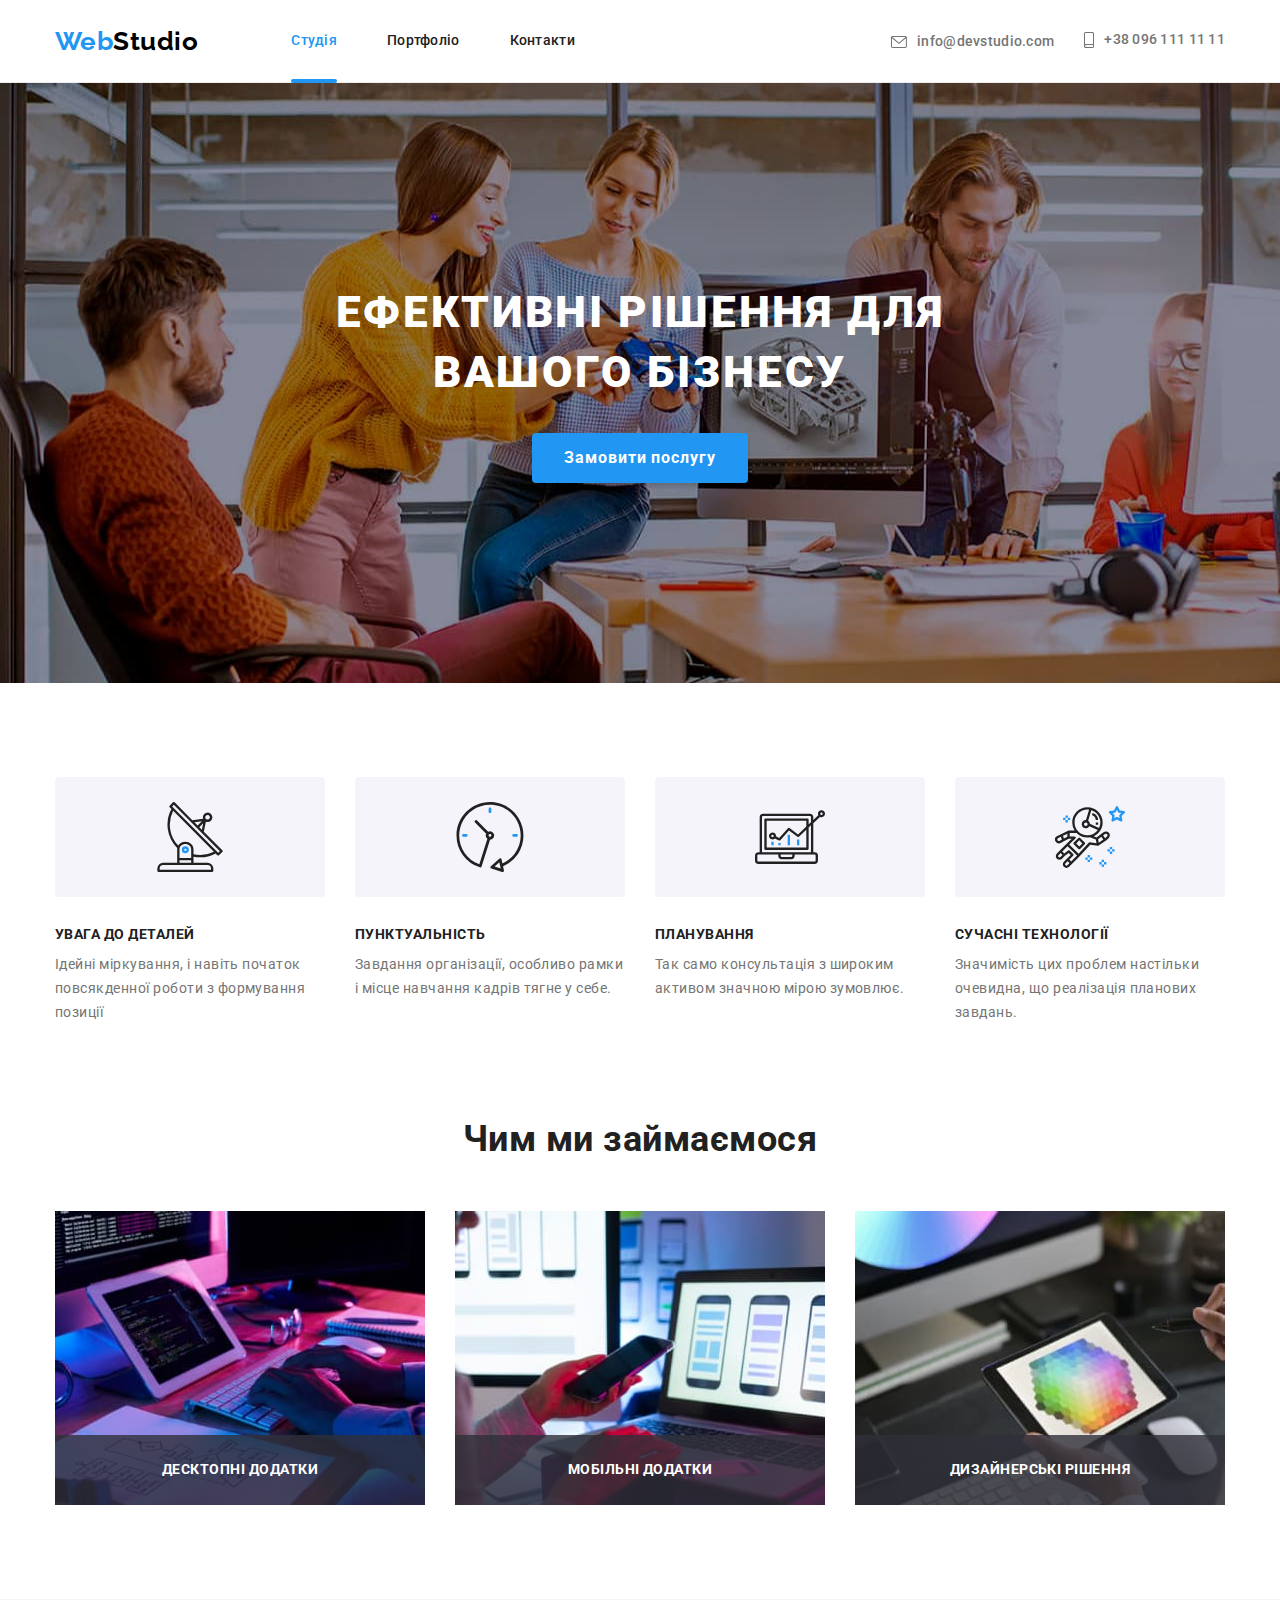
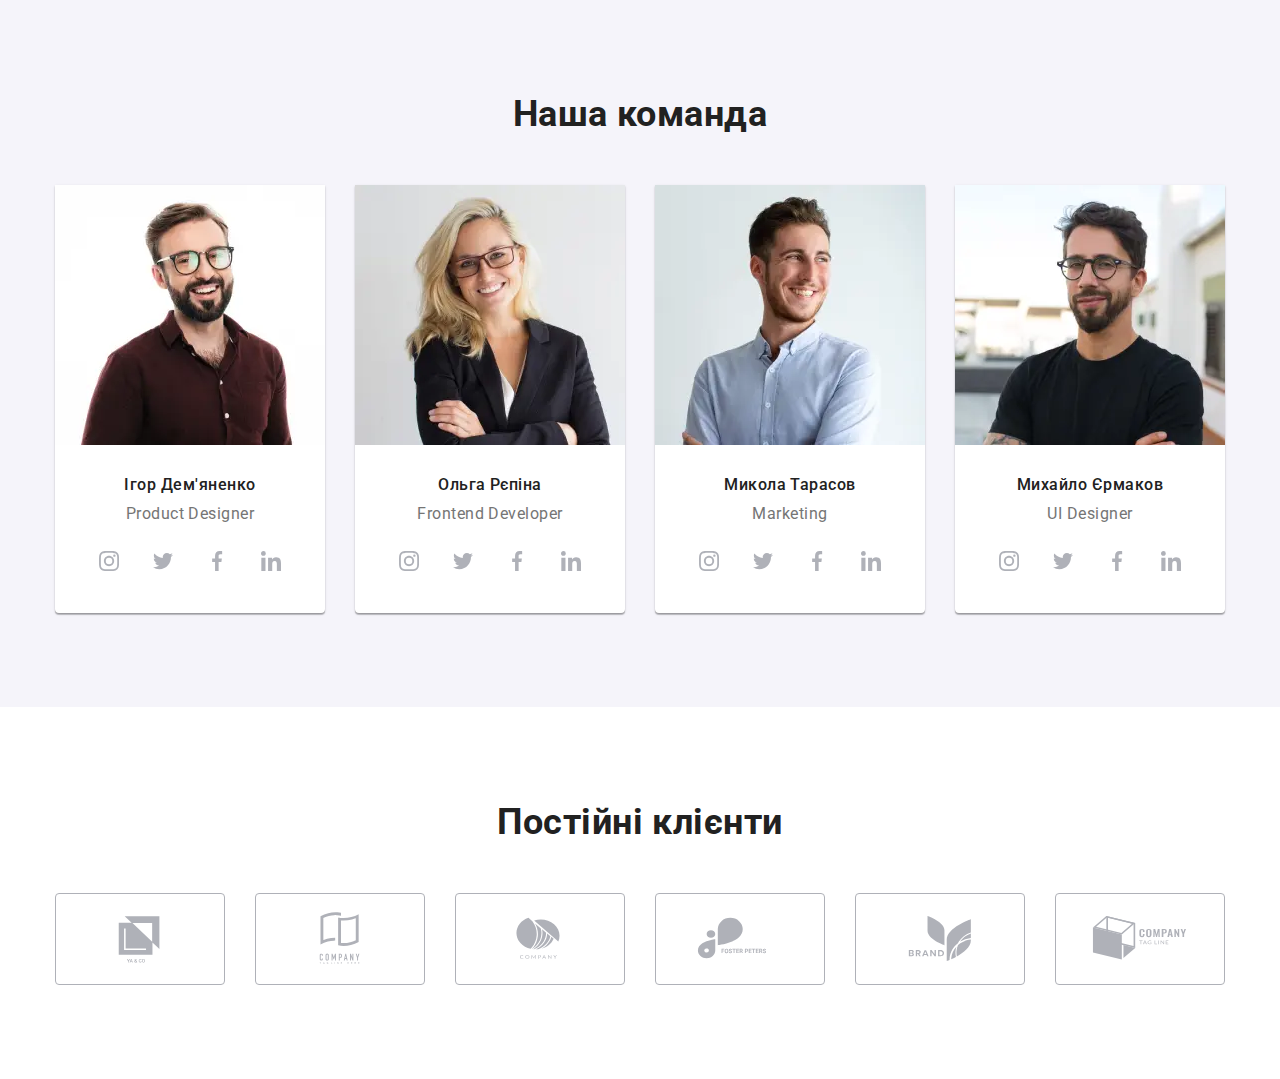
==== commit a937938c: "Вносить зміни по верстці Постійні клієнти" ====
--- a/index.html
+++ b/index.html
@@ -523,7 +523,7 @@
         </section>
 
         <!-- Постійні клієнти -->
-        <!-- <section class="section">
+        <section class="section">
             <div class="container">
                 <h2 class="section-title">Постійні клієнти</h2>
 
@@ -592,7 +592,7 @@
                 </ul>
 
             </div>
-        </section> -->
+        </section>
     </main>
 
     <!-- Підвал -->
--- a/css/main.min.css
+++ b/css/main.min.css
@@ -1 +1 @@
-:root{--pimary-text-color: #212121;--secondary-text-color: #757575;--accent-color: #2196F3;--primary-logo-color: #2196F3;--header-logo-color: #000000;--footer-logo-color: #FFFFFF;--primary-light-text-color: #FFFFFF;--secondary-light-text-color: rgba(255, 255, 255, 0.6);--pimary-bg-color: #FFFFFF;--dark-bg-color: #2F303A;--light-bg-color: #F5F4FA;--header-border-color: #ECECEC;--card-border-color: #EEEEEE;--accent-btn: #188CE8;--service-btn-shadow: rgba(0, 0, 0, 0.15);--first-team-shadow: rgba(0, 0, 0, 0.12);--second-team-shadow: rgba(0, 0, 0, 0.14);--third-team-shadow: rgba(0, 0, 0, 0.2);--first-portfolio-btn-shadow: rgba(0, 0, 0, 0.1);--second-portfolio-btn-shadow: rgba(0, 0, 0, 0.08);--third-portfolio-btn-shadow: rgba(0, 0, 0, 0.12);--first-portfolio-card-shadow: rgba(0, 0, 0, 0.12);--second-portfolio-card-shadow: rgba(0, 0, 0, 0.06);--third-portfolio-card-shadow: rgba(0, 0, 0, 0.16);--first-mobile-menu-shadow: rgba(0, 0, 0, 0.04);--second-mobile-menu-shadow: rgba(0, 0, 0, 0.08);--third-mobile-menu-shadow: rgba(0, 0, 0, 0.16);--down-bgc-service: #C4C4C4;--accent-color-icon: #FFFFFF;--icon-color: #AFB1B8;--icon-color-footer: #FFFFFF;--client-border: #AFB1B8;--icon-bg-footer: rgba(255, 255, 255, 0.1);--overlay-color: rgba(47, 48, 58, 0.4);--border-color-footer-subscription: rgba(255, 255, 255, 0.3);--overlay-card-work: rgba(47, 48, 58, 0.8);--overlay-card-portfolio: rgba(33, 150, 243, 0.9);--transition-dur-tf: 250ms cubic-bezier(0.4, 0, 0.2, 1);--backdrop-bg-color: rgba(0, 0, 0, 0.2);--border-color-modal: rgba(33, 33, 33, 0.2);--color-modal-icon: #212121;--border-color-modal-close-icon: rgba(0, 0, 0, 0.1);--color-modal-close-icon: #000000;--placeholder-color: rgba(117, 117, 117, 0.5);--pimary-font-text: Roboto, sans-serif;--font-logo: Raleway, sans-serif}.visually-hidden{position:absolute;white-space:nowrap;width:1px;height:1px;overflow:hidden;border:0;padding:0;clip:rect(0 0 0 0);clip-path:inset(50%);margin:-1px}.footer-form__btn,.service__btn,.modal__btn_submit{font-weight:700;line-height:1.88;letter-spacing:.06em;color:var(--primary-light-text-color);background-color:var(--accent-color);box-shadow:0px 4px 4px var(--service-btn-shadow)}h1,h2,h3,h4,p{margin-top:0px;margin-bottom:0px}ol,ul{margin-top:0px;margin-bottom:0px;padding-left:0px}body{font-family:var(--pimary-font-text);letter-spacing:.03em;color:var(--pimary-text-color);background-color:var(--pimary-bg-color)}header{border-bottom:1px solid var(--header-border-color)}img{display:block;min-width:100%}button{font-size:16px;text-align:center;border:none;border-radius:4px;cursor:pointer}.list{list-style:none}.container{padding-left:15px;padding-right:15px}@media screen and (min-width: 480px){.container{width:480px;margin-left:auto;margin-right:auto}}@media screen and (min-width: 768px){.container{width:768px}}@media screen and (min-width: 1200px){.container{width:1200px}}.section{padding-top:60px;padding-bottom:60px}@media screen and (min-width: 1200px){.section{padding-top:94px;padding-bottom:94px}}.section-title{margin-bottom:30px;font-size:28px;line-height:1.18;text-align:center}@media screen and (min-width: 1200px){.section-title{margin-bottom:50px;font-size:36px;line-height:1.17}}.logo{font-family:var(--font-logo);font-weight:700;font-size:24px;line-height:1.17;color:var(--primary-logo-color);text-decoration:none}.logo_dark{color:var(--header-logo-color)}.logo_light{color:var(--footer-logo-color)}@media screen and (min-width: 1200px){.logo{font-size:26px;line-height:1.19}}@media screen and (max-width: 767px){.mobile-menu{position:fixed;top:0;left:0;z-index:100;width:100%;max-height:100%;background-color:var(--pimary-bg-color);box-shadow:0px 4px 8px var(--first-mobile-menu-shadow),0px 2px 4px var(--second-mobile-menu-shadow),0px 1px 3px var(--third-mobile-menu-shadow);opacity:0;visibility:hidden;pointer-events:none;transition:opacity var(--transition-dur-tf),visibility var(--transition-dur-tf)}.mobile-menu.is-open{opacity:1;visibility:visible;pointer-events:auto}.mobile-menu__container{display:flex;flex-direction:column;height:100vh;position:relative;padding-top:48px;padding-bottom:48px;padding-left:40px}.mobile-menu__close-btn{position:absolute;top:10px;right:15px;background-color:rgba(0,0,0,0);border:0;padding:0;line-height:0;cursor:pointer;fill:var(--color-modal-icon);transition:fill var(--transition-dur-tf)}.mobile-menu__close-btn:hover,.mobile-menu__close-btn:focus{fill:var(--accent-color)}.mobile-menu__close-icon{width:40px;height:40px}.mobile-nav{display:flex;cursor:pointer}.mobile-nav__list{display:flex;flex-direction:column;row-gap:32px}.mobile-nav__item{position:relative}.mobile-nav__link,.mobile-contacts__link,.mobile-social-list__link{font-weight:500;letter-spacing:.02em;text-decoration:none}.mobile-nav__link{display:block;font-size:40px;line-height:1.18;color:inherit;transition:color var(--transition-dur-tf)}.mobile-nav__link:hover,.mobile-nav__link:focus{color:var(--accent-color)}.mobile-nav__link_current{color:var(--accent-color)}.mobile-nav__link_current::after{display:block;position:absolute;content:"";min-width:100%;height:3.71px;margin-left:auto;margin-right:auto;margin-top:0;background:var(--accent-color);border-radius:2px}.mobile-lists{margin-top:auto}.mobile-contacts__link{display:flex;font-size:24px;line-height:1.17;color:var(--secondary-text-color)}.mobile-contacts__link_accent{margin-bottom:32px;font-size:34px;line-height:1.18;color:var(--accent-color)}.mobile-social-list{display:inline-flex;margin-top:64px;column-gap:10px}.mobile-social-list__item{position:relative}.mobile-social-list__item:not(:last-child){border-right:1px solid var(--border-color-modal);padding-right:10px}.mobile-social-list__link{font-size:18px;line-height:1.22;color:var(--accent-color)}}@media screen and (min-width: 768px){.mobile-menu{display:none}}.backdrop{position:fixed;top:0;left:0;z-index:999;width:100%;height:100%;background-color:var(--backdrop-bg-color);transition:opacity 500ms ease-in-out,visibility 500ms ease-in-out}.backdrop.is-hidden{opacity:0;visibility:hidden;pointer-events:none}.backdrop.is-hidden .modal{transform:translate(-50%, -50%) scale(0.85)}.modal{position:absolute;top:50%;left:50%;transform:translate(-50%, -50%);width:528px;height:581px;padding:40px;background-color:var(--pimary-bg-color);transform:translate(-50%, -50%) scale(1);transition:transform 500ms ease-in-out}.modal__btn_close{position:absolute;top:8px;right:8px;display:flex;align-items:center;justify-content:center;width:30px;height:30px;border-radius:50%;border:1px solid rgba(0,0,0,.1);background-color:rgba(0,0,0,0);padding:0;cursor:pointer;fill:var(--color-modal-close-icon);transition:fill var(--transition-dur-tf)}.modal__btn_close:hover,.modal__btn_close:focus{fill:var(--accent-color)}.modal-form__text{font-style:normal;font-weight:700;font-size:20px;text-align:center;margin-bottom:12px}.modal-form{display:flex;flex-direction:column}.modal-form__label{margin-bottom:10px}.modal-form__label_desc,.modal-form__check-label{font-style:normal;font-weight:400}.modal-form__label_desc{display:block;margin-bottom:4px;font-size:12px;line-height:1.17;letter-spacing:.01em;color:var(--secondary-text-color)}.modal-form__input-wrapper{position:relative;display:block}.modal-form__input{height:40px;padding-left:42px}.modal-form__input:focus{outline:none;border-color:var(--accent-color)}.modal-form__message{height:120px;padding:12px 16px;resize:none;overflow:auto}.modal-form__message:focus{outline:none;border-color:var(--accent-color)}.modal-form__message::placeholder{color:var(--placeholder-color)}.modal-form__input,.modal-form__message{width:100%;border:1px solid var(--border-color-modal);border-radius:4px;transition:border-color var(--transition-dur-tf);cursor:pointer}.modal-form__icon{position:absolute;display:block;top:50%;left:12px;transform:translateY(-50%);width:18px;height:18px;fill:var(--color-modal-icon);transition:fill var(--transition-dur-tf)}.modal-form__input:focus+.modal-form__icon{fill:var(--accent-color)}.modal-form__check-label{display:flex;align-items:center;justify-content:center;font-size:14px;line-height:1.71;color:var(--secondary-text-color);overflow:hidden;cursor:pointer}.modal-form__check-icon{width:16px;height:15px;border:2px solid var(--pimary-text-color);border-radius:3px;fill:#fff;margin-right:7px;transition:background-color var(--transition-dur-tf),border-color var(--transition-dur-tf)}.modal-form__check:checked+.modal-form__check-icon{border-color:var(--accent-color);background-color:var(--accent-color)}.modal-form__check-icon_vector{display:none}.modal-form__check:checked+.modal-form__check-icon .modal-form__check-icon_vector{display:block}.modal-form-check-link{color:var(--accent-color)}.modal__btn_submit{margin-top:30px;padding:10px 52px;align-self:center;transition:background-color var(--transition-dur-tf)}.modal__btn_submit:hover,.modal__btn_submit:focus{background-color:var(--accent-btn)}@media screen and (max-width: 767px){.site-nav{display:none}.contacts{display:none}.mobile-burger-btn{line-height:0;border:none;background-color:rgba(0,0,0,0);padding:0}.mobile-burger-btn__icon{width:40px;height:40px}.header{padding-top:16px;padding-bottom:16px}}.header__container{display:flex;align-items:center;justify-content:space-between}@media screen and (min-width: 768px){.mobile-burger-btn{display:none}.main-nav{display:flex;align-items:center}.site-nav{display:flex;margin-left:88px;column-gap:50px}.site-nav__item{position:relative}.site-nav__link,.contacts__link{font-weight:500;letter-spacing:.02em;text-decoration:none;transition:color var(--transition-dur-tf)}.site-nav__link{display:block;padding-top:32px;padding-bottom:32px;font-size:14px;line-height:1.14;color:inherit}.site-nav__link:hover,.site-nav__link:focus{color:var(--accent-color)}.site-nav__link_current{color:var(--accent-color)}.site-nav__link_current::after{display:block;position:absolute;content:"";width:100%;height:4px;margin-left:auto;margin-right:auto;margin-top:30px;background:var(--accent-color);border-radius:2px}.contacts__item:not(:first-child){margin-top:10px}.contacts__link{display:flex;align-items:center;font-size:12px;line-height:1.17;color:var(--secondary-text-color)}.contacts__link:hover,.contacts__link:focus{color:var(--accent-color)}.mail-icon,.smartphone-icon{margin-right:8px;fill:currentColor}.mail-icon{width:14px;height:10px}.smartphone-icon{width:10px;height:14px}}@media screen and (min-width: 1200px){.site-nav{margin-left:93px}.contacts{display:flex;align-items:baseline;justify-content:center;margin-left:auto}.contacts__item:not(:first-child){margin-top:0}.contacts__link{padding-top:32px;padding-bottom:32px;font-size:14px;line-height:1.14}.contacts__link_right{margin-right:30px}.mail-icon,.smartphone-icon{margin-right:10px}.mail-icon{width:16px;height:12px}.smartphone-icon{height:16px}}.service{max-width:1600px;margin-left:auto;margin-right:auto;padding-top:118px;padding-bottom:118px;text-align:center;color:var(--primary-light-text-color);background-color:var(--down-bgc-service);background-image:linear-gradient(var(--overlay-color), var(--overlay-color)),url(../images/mainpage/servise/servise-mobile.jpg);background-size:cover}@media screen and (min-device-pixel-ratio: 2)and (max-width: 767px),screen and (min-resolution: 192dpi)and (max-width: 767px),screen and (min-resolution: 2dppx)and (max-width: 767px){.service{background-image:url(../images/mainpage/servise/servise-mobile@2x.jpg)}}.service__title{width:360px;margin-right:auto;margin-left:auto;font-weight:900;font-size:26px;line-height:1.62;letter-spacing:.06em;text-align:center;text-transform:uppercase}.service__btn{margin-top:30px;padding:10px 24px;transition:background-color var(--transition-dur-tf)}.service__btn:hover,.service__btn:focus{background-color:var(--accent-btn)}@media screen and (min-width: 768px){.service{background-image:url(../images/mainpage/servise/servise-tablet.jpg)}}@media(min-device-pixel-ratio: 2)and (min-width: 768px),screen and (min-resolution: 192dpi)and (min-width: 768px),screen and (min-resolution: 2dppx)and (min-width: 768px){.service{background-image:url(../images/mainpage/servise/servise-tablet@2x.jpg)}}@media screen and (min-width: 1200px){.service{padding-top:200px;padding-bottom:200px;background-image:url(../images/mainpage/servise/servise-desktop.jpg)}.service__title{width:696px;font-size:44px;line-height:1.36}.service__btn{padding-left:32px;padding-right:32px}}@media screen and (min-device-pixel-ratio: 2)and (min-width: 1200px),screen and (min-resolution: 192dpi)and (min-width: 1200px),screen and (min-resolution: 2dppx)and (min-width: 1200px){.service{background-image:url(../images/mainpage/servise/servise-desktop@2x.jpg)}}.features__list{display:flex;flex-wrap:wrap;gap:30px}.features__item-thumb{display:flex;align-items:center;justify-content:center;width:450px;height:120px;background:var(--light-bg-color);border-radius:4px}.antenna-icon,.clock-icon,.diagram-icon,.astronaut-icon{display:inline-block;width:70px;height:70px}.feature__title{margin-top:30px;font-size:14px;line-height:1.14;text-align:center}.about-feature{margin-top:10px;font-size:14px;line-height:1.71;color:var(--secondary-text-color)}@media screen and (min-width: 768px){.features__item{flex-basis:calc((100% - 30px)/2)}.features__item-thumb{width:354px}.feature__title{text-align:start}}@media screen and (min-width: 1200px){.features__item{flex-basis:calc((100% - 90px)/4)}.features__item-thumb{width:270px}}@media screen and (max-width: 1199px){.work{display:none}}.work{padding-top:0px}.work__list{display:flex;flex-wrap:wrap;gap:30px}.work__item{flex-basis:calc((100% - 60px)/3)}.work__card{position:relative}.work__text{display:flex;position:absolute;bottom:0;left:0;width:100%;height:70px;margin:0;font-size:14px;line-height:1.14;align-items:center;justify-content:center;font-weight:700;color:var(--primary-light-text-color);background-color:var(--overlay-card-work);text-transform:uppercase}.team__section{background-color:var(--light-bg-color)}.team__list{display:flex;flex-wrap:wrap;gap:30px}.team__item{background-color:var(--pimary-bg-color);box-shadow:0px 1px 3px var(--first-team-shadow),0px 1px 1px var(--second-team-shadow),0px 2px 1px var(--third-team-shadow);border-radius:0px 0px 4px 4px}.team__card-content{padding-top:30px;padding-bottom:24px}.team__title,.team__post{font-size:16px;line-height:1.19;text-align:center}.team__title{margin-bottom:10px;font-weight:500}.team__post{color:var(--secondary-text-color)}.social-list{display:flex;column-gap:10px;justify-content:center;margin-top:16px}.social-list__link{display:flex;align-items:center;justify-content:center;width:44px;height:44px;background:var(--pimary-bg-color);border-radius:50%;transition:background-color var(--transition-dur-tf)}.social-list__link:hover,.social-list__link:focus{background-color:var(--accent-color)}.social-list__icon{width:20px;height:20px;fill:var(--icon-color);transition:fill var(--transition-dur-tf)}.social-list__link:hover .social-list__icon,.social-list__link:focus .social-list__icon{fill:var(--accent-color-icon)}@media screen and (min-width: 768px){.team__item{flex-basis:calc((100% - 30px)/2)}}@media screen and (min-width: 1200px){.team__item{flex-basis:calc((100% - 90px)/4)}.team__card-content{padding-bottom:30px}}.client__list{display:flex;flex-wrap:wrap;gap:30px}.client__item{flex-basis:calc((100% - 150px)/6)}.client__card-thumb{display:flex;align-items:center;justify-content:center;width:170px;height:92px;border:1px solid var(--client-border);border-radius:4px;transition:border var(--transition-dur-tf)}.client__card-thumb:hover,.client__card-thumb:focus{border:1px solid var(--accent-color)}.logo-icon{width:106px;height:60px;fill:var(--icon-color);transition:fill var(--transition-dur-tf)}.client__link:hover .logo-icon,.client__link:focus .logo-icon{fill:var(--accent-color)}.portfolio__btn-list{display:flex;margin-bottom:50px;justify-content:center;column-gap:8px}.portfolio__btn{padding:6px 22px;font-weight:500;line-height:1.62;letter-spacing:.03em;background-color:var(--light-bg-color);transition:color var(--transition-dur-tf),background-color var(--transition-dur-tf),box-shadow var(--transition-dur-tf)}.portfolio__btn:hover,.portfolio__btn:focus{color:var(--primary-light-text-color);background-color:var(--accent-color);box-shadow:0px 3px 1px var(--first-portfolio-btn-shadow),0px 1px 2px var(--second-portfolio-btn-shadow),0px 2px 2px var(--third-portfolio-btn-shadow)}.portfolio__card-list{display:flex;flex-wrap:wrap;gap:30px}.portfolio__card-item{flex-basis:calc((100% - 180px)/9)}.portfolio__link{text-decoration:none;display:block;transition:box-shadow var(--transition-dur-tf)}.portfolio__link:hover{box-shadow:0px 1px 1px var(--first-portfolio-card-shadow),0px 4px 4px var(--second-portfolio-card-shadow),1px 4px 6px var(--third-portfolio-card-shadow)}.portfolio__card-thumb{position:relative;overflow:hidden}.portfolio__overlay{position:absolute;top:0;left:0;width:100%;height:100%;background:var(--overlay-card-portfolio);color:var(--primary-light-text-color);font-style:normal;font-weight:400;font-size:18px;line-height:1.56;text-align:center;padding:63px 24px;overflow:auto;transform:translateY(100%);transition:transform var(--transition-dur-tf)}.portfolio__link:hover .portfolio__overlay,.portfolio__link:focus .portfolio__overlay{transform:translateY(0%)}.portfolio__card-content{padding:20px 24px;border-right:1px solid var(--card-border-color);border-bottom:1px solid var(--card-border-color);border-left:1px solid var(--card-border-color)}.portfolio__title{margin-bottom:4px;font-size:18px;line-height:2;letter-spacing:.06em;color:var(--pimary-text-color)}.portfolio__post{line-height:1.88;color:var(--secondary-text-color)}.footer{padding-top:60px;padding-bottom:60px;background-color:var(--dark-bg-color)}.footer__container{display:flex;align-items:baseline}.address__card-thumb{width:231px}.address{margin-top:20px;font-style:normal;font-size:14px;line-height:1.71;color:var(--secondary-text-color)}.address__item:not(:first-child){margin-top:9px}.address__list .address__link_light{color:var(--primary-light-text-color)}.address__link{color:var(--secondary-light-text-color);text-decoration:none;transition:color var(--transition-dur-tf)}.address__link:hover,.address__link:focus{color:var(--accent-color)}.footer__social-card-thumb{width:206px;margin-left:70px}.footer__text{font-weight:700;font-size:14px;line-height:1.14;color:var(--primary-light-text-color);text-transform:uppercase}.footer__social-list{display:flex;column-gap:10px;justify-content:center;margin-top:20px}.footer__social-item{display:flex;align-items:center;justify-content:center}.footer__social-link{display:flex;align-items:center;justify-content:center;width:44px;height:44px;background:var(--icon-bg-footer);border-radius:50%;transition:background-color var(--transition-dur-tf)}.footer__social-link:hover,.footer__social-link:focus{background-color:var(--accent-color)}.footer__social-icon{width:20px;height:20px;fill:var(--icon-color-footer)}.footer__subscription-card-thumb{width:570px;margin-left:auto}.footer-form{margin-top:20px}.footer-form__input{display:inline-flex;width:358px;height:50px;box-sizing:border-box;padding:15px 16px;align-items:center;line-height:1.25;letter-spacing:.03em;border:1px solid var(--border-color-footer-subscription);filter:drop-shadow(0px 4px 4px var(--service-btn-shadow));border-radius:4px;background-color:var(--dark-bg-color);color:var(--primary-light-text-color);transition:border-color var(--transition-dur-tf)}.footer-form__input:focus{outline:none;border-color:var(--accent-color);cursor:pointer}.footer-form__input::placeholder{color:var(--secondary-light-text-color)}.footer-form__btn{display:inline-flex;align-items:center;margin-left:12px;padding:10px 28px}.send-icon{width:24px;height:24px;fill:var(--icon-color-footer);margin-left:10px}/*# sourceMappingURL=main.min.css.map */+:root{--pimary-text-color: #212121;--secondary-text-color: #757575;--accent-color: #2196F3;--primary-logo-color: #2196F3;--header-logo-color: #000000;--footer-logo-color: #FFFFFF;--primary-light-text-color: #FFFFFF;--secondary-light-text-color: rgba(255, 255, 255, 0.6);--pimary-bg-color: #FFFFFF;--dark-bg-color: #2F303A;--light-bg-color: #F5F4FA;--header-border-color: #ECECEC;--card-border-color: #EEEEEE;--accent-btn: #188CE8;--service-btn-shadow: rgba(0, 0, 0, 0.15);--first-team-shadow: rgba(0, 0, 0, 0.12);--second-team-shadow: rgba(0, 0, 0, 0.14);--third-team-shadow: rgba(0, 0, 0, 0.2);--first-portfolio-btn-shadow: rgba(0, 0, 0, 0.1);--second-portfolio-btn-shadow: rgba(0, 0, 0, 0.08);--third-portfolio-btn-shadow: rgba(0, 0, 0, 0.12);--first-portfolio-card-shadow: rgba(0, 0, 0, 0.12);--second-portfolio-card-shadow: rgba(0, 0, 0, 0.06);--third-portfolio-card-shadow: rgba(0, 0, 0, 0.16);--first-mobile-menu-shadow: rgba(0, 0, 0, 0.04);--second-mobile-menu-shadow: rgba(0, 0, 0, 0.08);--third-mobile-menu-shadow: rgba(0, 0, 0, 0.16);--down-bgc-service: #C4C4C4;--accent-color-icon: #FFFFFF;--icon-color: #AFB1B8;--icon-color-footer: #FFFFFF;--client-border: #AFB1B8;--icon-bg-footer: rgba(255, 255, 255, 0.1);--overlay-color: rgba(47, 48, 58, 0.4);--border-color-footer-subscription: rgba(255, 255, 255, 0.3);--overlay-card-work: rgba(47, 48, 58, 0.8);--overlay-card-portfolio: rgba(33, 150, 243, 0.9);--transition-dur-tf: 250ms cubic-bezier(0.4, 0, 0.2, 1);--backdrop-bg-color: rgba(0, 0, 0, 0.2);--border-color-modal: rgba(33, 33, 33, 0.2);--color-modal-icon: #212121;--border-color-modal-close-icon: rgba(0, 0, 0, 0.1);--color-modal-close-icon: #000000;--placeholder-color: rgba(117, 117, 117, 0.5);--pimary-font-text: Roboto, sans-serif;--font-logo: Raleway, sans-serif}.visually-hidden{position:absolute;white-space:nowrap;width:1px;height:1px;overflow:hidden;border:0;padding:0;clip:rect(0 0 0 0);clip-path:inset(50%);margin:-1px}.footer-form__btn,.service__btn,.modal__btn_submit{font-weight:700;line-height:1.88;letter-spacing:.06em;color:var(--primary-light-text-color);background-color:var(--accent-color);box-shadow:0px 4px 4px var(--service-btn-shadow)}h1,h2,h3,h4,p{margin-top:0px;margin-bottom:0px}ol,ul{margin-top:0px;margin-bottom:0px;padding-left:0px}body{font-family:var(--pimary-font-text);letter-spacing:.03em;color:var(--pimary-text-color);background-color:var(--pimary-bg-color)}header{border-bottom:1px solid var(--header-border-color)}img{display:block;min-width:100%}button{font-size:16px;text-align:center;border:none;border-radius:4px;cursor:pointer}.list{list-style:none}.container{padding-left:15px;padding-right:15px}@media screen and (min-width: 480px){.container{width:480px;margin-left:auto;margin-right:auto}}@media screen and (min-width: 768px){.container{width:768px}}@media screen and (min-width: 1200px){.container{width:1200px}}.section{padding-top:60px;padding-bottom:60px}@media screen and (min-width: 1200px){.section{padding-top:94px;padding-bottom:94px}}.section-title{margin-bottom:30px;font-size:28px;line-height:1.18;text-align:center}@media screen and (min-width: 1200px){.section-title{margin-bottom:50px;font-size:36px;line-height:1.17}}.logo{font-family:var(--font-logo);font-weight:700;font-size:24px;line-height:1.17;color:var(--primary-logo-color);text-decoration:none}.logo_dark{color:var(--header-logo-color)}.logo_light{color:var(--footer-logo-color)}@media screen and (min-width: 1200px){.logo{font-size:26px;line-height:1.19}}@media screen and (max-width: 767px){.mobile-menu{position:fixed;top:0;left:0;z-index:100;width:100%;max-height:100%;background-color:var(--pimary-bg-color);box-shadow:0px 4px 8px var(--first-mobile-menu-shadow),0px 2px 4px var(--second-mobile-menu-shadow),0px 1px 3px var(--third-mobile-menu-shadow);opacity:0;visibility:hidden;pointer-events:none;transition:opacity var(--transition-dur-tf),visibility var(--transition-dur-tf)}.mobile-menu.is-open{opacity:1;visibility:visible;pointer-events:auto}.mobile-menu__container{display:flex;flex-direction:column;height:100vh;position:relative;padding-top:48px;padding-bottom:48px;padding-left:40px}.mobile-menu__close-btn{position:absolute;top:10px;right:15px;background-color:rgba(0,0,0,0);border:0;padding:0;line-height:0;cursor:pointer;fill:var(--color-modal-icon);transition:fill var(--transition-dur-tf)}.mobile-menu__close-btn:hover,.mobile-menu__close-btn:focus{fill:var(--accent-color)}.mobile-menu__close-icon{width:40px;height:40px}.mobile-nav{display:flex;cursor:pointer}.mobile-nav__list{display:flex;flex-direction:column;row-gap:32px}.mobile-nav__item{position:relative}.mobile-nav__link,.mobile-contacts__link,.mobile-social-list__link{font-weight:500;letter-spacing:.02em;text-decoration:none}.mobile-nav__link{display:block;font-size:40px;line-height:1.18;color:inherit;transition:color var(--transition-dur-tf)}.mobile-nav__link:hover,.mobile-nav__link:focus{color:var(--accent-color)}.mobile-nav__link_current{color:var(--accent-color)}.mobile-nav__link_current::after{display:block;position:absolute;content:"";min-width:100%;height:3.71px;margin-left:auto;margin-right:auto;margin-top:0;background:var(--accent-color);border-radius:2px}.mobile-lists{margin-top:auto}.mobile-contacts__link{display:flex;font-size:24px;line-height:1.17;color:var(--secondary-text-color)}.mobile-contacts__link_accent{margin-bottom:32px;font-size:34px;line-height:1.18;color:var(--accent-color)}.mobile-social-list{display:inline-flex;margin-top:64px;column-gap:10px}.mobile-social-list__item{position:relative}.mobile-social-list__item:not(:last-child){border-right:1px solid var(--border-color-modal);padding-right:10px}.mobile-social-list__link{font-size:18px;line-height:1.22;color:var(--accent-color)}}@media screen and (min-width: 768px){.mobile-menu{display:none}}.backdrop{position:fixed;top:0;left:0;z-index:999;width:100%;height:100%;background-color:var(--backdrop-bg-color);transition:opacity 500ms ease-in-out,visibility 500ms ease-in-out}.backdrop.is-hidden{opacity:0;visibility:hidden;pointer-events:none}.backdrop.is-hidden .modal{transform:translate(-50%, -50%) scale(0.85)}.modal{position:absolute;top:50%;left:50%;transform:translate(-50%, -50%);width:528px;height:581px;padding:40px;background-color:var(--pimary-bg-color);transform:translate(-50%, -50%) scale(1);transition:transform 500ms ease-in-out}.modal__btn_close{position:absolute;top:8px;right:8px;display:flex;align-items:center;justify-content:center;width:30px;height:30px;border-radius:50%;border:1px solid rgba(0,0,0,.1);background-color:rgba(0,0,0,0);padding:0;cursor:pointer;fill:var(--color-modal-close-icon);transition:fill var(--transition-dur-tf)}.modal__btn_close:hover,.modal__btn_close:focus{fill:var(--accent-color)}.modal-form__text{font-style:normal;font-weight:700;font-size:20px;text-align:center;margin-bottom:12px}.modal-form{display:flex;flex-direction:column}.modal-form__label{margin-bottom:10px}.modal-form__label_desc,.modal-form__check-label{font-style:normal;font-weight:400}.modal-form__label_desc{display:block;margin-bottom:4px;font-size:12px;line-height:1.17;letter-spacing:.01em;color:var(--secondary-text-color)}.modal-form__input-wrapper{position:relative;display:block}.modal-form__input{height:40px;padding-left:42px}.modal-form__input:focus{outline:none;border-color:var(--accent-color)}.modal-form__message{height:120px;padding:12px 16px;resize:none;overflow:auto}.modal-form__message:focus{outline:none;border-color:var(--accent-color)}.modal-form__message::placeholder{color:var(--placeholder-color)}.modal-form__input,.modal-form__message{width:100%;border:1px solid var(--border-color-modal);border-radius:4px;transition:border-color var(--transition-dur-tf);cursor:pointer}.modal-form__icon{position:absolute;display:block;top:50%;left:12px;transform:translateY(-50%);width:18px;height:18px;fill:var(--color-modal-icon);transition:fill var(--transition-dur-tf)}.modal-form__input:focus+.modal-form__icon{fill:var(--accent-color)}.modal-form__check-label{display:flex;align-items:center;justify-content:center;font-size:14px;line-height:1.71;color:var(--secondary-text-color);overflow:hidden;cursor:pointer}.modal-form__check-icon{width:16px;height:15px;border:2px solid var(--pimary-text-color);border-radius:3px;fill:#fff;margin-right:7px;transition:background-color var(--transition-dur-tf),border-color var(--transition-dur-tf)}.modal-form__check:checked+.modal-form__check-icon{border-color:var(--accent-color);background-color:var(--accent-color)}.modal-form__check-icon_vector{display:none}.modal-form__check:checked+.modal-form__check-icon .modal-form__check-icon_vector{display:block}.modal-form-check-link{color:var(--accent-color)}.modal__btn_submit{margin-top:30px;padding:10px 52px;align-self:center;transition:background-color var(--transition-dur-tf)}.modal__btn_submit:hover,.modal__btn_submit:focus{background-color:var(--accent-btn)}@media screen and (max-width: 767px){.site-nav{display:none}.contacts{display:none}.mobile-burger-btn{line-height:0;border:none;background-color:rgba(0,0,0,0);padding:0}.mobile-burger-btn__icon{width:40px;height:40px}.header{padding-top:16px;padding-bottom:16px}}.header__container{display:flex;align-items:center;justify-content:space-between}@media screen and (min-width: 768px){.mobile-burger-btn{display:none}.main-nav{display:flex;align-items:center}.site-nav{display:flex;margin-left:88px;column-gap:50px}.site-nav__item{position:relative}.site-nav__link,.contacts__link{font-weight:500;letter-spacing:.02em;text-decoration:none;transition:color var(--transition-dur-tf)}.site-nav__link{display:block;padding-top:32px;padding-bottom:32px;font-size:14px;line-height:1.14;color:inherit}.site-nav__link:hover,.site-nav__link:focus{color:var(--accent-color)}.site-nav__link_current{color:var(--accent-color)}.site-nav__link_current::after{display:block;position:absolute;content:"";width:100%;height:4px;margin-left:auto;margin-right:auto;margin-top:30px;background:var(--accent-color);border-radius:2px}.contacts__item:not(:first-child){margin-top:10px}.contacts__link{display:flex;align-items:center;font-size:12px;line-height:1.17;color:var(--secondary-text-color)}.contacts__link:hover,.contacts__link:focus{color:var(--accent-color)}.mail-icon,.smartphone-icon{margin-right:8px;fill:currentColor}.mail-icon{width:14px;height:10px}.smartphone-icon{width:10px;height:14px}}@media screen and (min-width: 1200px){.site-nav{margin-left:93px}.contacts{display:flex;align-items:baseline;justify-content:center;margin-left:auto}.contacts__item:not(:first-child){margin-top:0}.contacts__link{padding-top:32px;padding-bottom:32px;font-size:14px;line-height:1.14}.contacts__link_right{margin-right:30px}.mail-icon,.smartphone-icon{margin-right:10px}.mail-icon{width:16px;height:12px}.smartphone-icon{height:16px}}.service{max-width:1600px;margin-left:auto;margin-right:auto;padding-top:118px;padding-bottom:118px;text-align:center;color:var(--primary-light-text-color);background-color:var(--down-bgc-service);background-image:linear-gradient(var(--overlay-color), var(--overlay-color)),url(../images/mainpage/servise/servise-mobile.jpg);background-size:cover}@media screen and (min-device-pixel-ratio: 2)and (max-width: 767px),screen and (min-resolution: 192dpi)and (max-width: 767px),screen and (min-resolution: 2dppx)and (max-width: 767px){.service{background-image:url(../images/mainpage/servise/servise-mobile@2x.jpg)}}.service__title{width:360px;margin-right:auto;margin-left:auto;font-weight:900;font-size:26px;line-height:1.62;letter-spacing:.06em;text-align:center;text-transform:uppercase}.service__btn{margin-top:30px;padding:10px 24px;transition:background-color var(--transition-dur-tf)}.service__btn:hover,.service__btn:focus{background-color:var(--accent-btn)}@media screen and (min-width: 768px){.service{background-image:url(../images/mainpage/servise/servise-tablet.jpg)}}@media(min-device-pixel-ratio: 2)and (min-width: 768px),screen and (min-resolution: 192dpi)and (min-width: 768px),screen and (min-resolution: 2dppx)and (min-width: 768px){.service{background-image:url(../images/mainpage/servise/servise-tablet@2x.jpg)}}@media screen and (min-width: 1200px){.service{padding-top:200px;padding-bottom:200px;background-image:url(../images/mainpage/servise/servise-desktop.jpg)}.service__title{width:696px;font-size:44px;line-height:1.36}.service__btn{padding-left:32px;padding-right:32px}}@media screen and (min-device-pixel-ratio: 2)and (min-width: 1200px),screen and (min-resolution: 192dpi)and (min-width: 1200px),screen and (min-resolution: 2dppx)and (min-width: 1200px){.service{background-image:url(../images/mainpage/servise/servise-desktop@2x.jpg)}}.features__list{display:flex;flex-wrap:wrap;gap:30px}.features__item-thumb{display:flex;align-items:center;justify-content:center;width:450px;height:120px;background:var(--light-bg-color);border-radius:4px}.antenna-icon,.clock-icon,.diagram-icon,.astronaut-icon{display:inline-block;width:70px;height:70px}.feature__title{margin-top:30px;font-size:14px;line-height:1.14;text-align:center}.about-feature{margin-top:10px;font-size:14px;line-height:1.71;color:var(--secondary-text-color)}@media screen and (min-width: 768px){.features__item{flex-basis:calc((100% - 30px)/2)}.features__item-thumb{width:354px}.feature__title{text-align:start}}@media screen and (min-width: 1200px){.features__item{flex-basis:calc((100% - 90px)/4)}.features__item-thumb{width:270px}}@media screen and (max-width: 1199px){.work{display:none}}.work{padding-top:0px}.work__list{display:flex;flex-wrap:wrap;gap:30px}.work__item{flex-basis:calc((100% - 60px)/3)}.work__card{position:relative}.work__text{display:flex;position:absolute;bottom:0;left:0;width:100%;height:70px;margin:0;font-size:14px;line-height:1.14;align-items:center;justify-content:center;font-weight:700;color:var(--primary-light-text-color);background-color:var(--overlay-card-work);text-transform:uppercase}.team__section{background-color:var(--light-bg-color)}.team__list{display:flex;flex-wrap:wrap;gap:30px}.team__item{background-color:var(--pimary-bg-color);box-shadow:0px 1px 3px var(--first-team-shadow),0px 1px 1px var(--second-team-shadow),0px 2px 1px var(--third-team-shadow);border-radius:0px 0px 4px 4px}.team__card-content{padding-top:30px;padding-bottom:24px}.team__title,.team__post{font-size:16px;line-height:1.19;text-align:center}.team__title{margin-bottom:10px;font-weight:500}.team__post{color:var(--secondary-text-color)}.social-list{display:flex;column-gap:10px;justify-content:center;margin-top:16px}.social-list__link{display:flex;align-items:center;justify-content:center;width:44px;height:44px;background:var(--pimary-bg-color);border-radius:50%;transition:background-color var(--transition-dur-tf)}.social-list__link:hover,.social-list__link:focus{background-color:var(--accent-color)}.social-list__icon{width:20px;height:20px;fill:var(--icon-color);transition:fill var(--transition-dur-tf)}.social-list__link:hover .social-list__icon,.social-list__link:focus .social-list__icon{fill:var(--accent-color-icon)}@media screen and (min-width: 768px){.team__item{flex-basis:calc((100% - 30px)/2)}}@media screen and (min-width: 1200px){.team__item{flex-basis:calc((100% - 90px)/4)}.team__card-content{padding-bottom:30px}}.client__list{display:flex;flex-wrap:wrap;gap:30px}.client__item{flex-basis:calc((100% - 30px)/2)}.client__card-thumb{display:flex;align-items:center;justify-content:center;width:210px;height:92px;border:1px solid var(--client-border);border-radius:4px;transition:border var(--transition-dur-tf)}.client__card-thumb:hover,.client__card-thumb:focus{border:1px solid var(--accent-color)}.logo-icon{width:106px;height:60px;fill:var(--icon-color);transition:fill var(--transition-dur-tf)}.client__link:hover .logo-icon,.client__link:focus .logo-icon{fill:var(--accent-color)}@media screen and (min-width: 768px){.client__item{flex-basis:calc((100% - 60px)/3)}.client__card-thumb{width:226px}}@media screen and (min-width: 1200px){.client__item{flex-basis:calc((100% - 150px)/6)}.client__card-thumb{width:170px}}.portfolio__btn-list{display:flex;margin-bottom:50px;justify-content:center;column-gap:8px}.portfolio__btn{padding:6px 22px;font-weight:500;line-height:1.62;letter-spacing:.03em;background-color:var(--light-bg-color);transition:color var(--transition-dur-tf),background-color var(--transition-dur-tf),box-shadow var(--transition-dur-tf)}.portfolio__btn:hover,.portfolio__btn:focus{color:var(--primary-light-text-color);background-color:var(--accent-color);box-shadow:0px 3px 1px var(--first-portfolio-btn-shadow),0px 1px 2px var(--second-portfolio-btn-shadow),0px 2px 2px var(--third-portfolio-btn-shadow)}.portfolio__card-list{display:flex;flex-wrap:wrap;gap:30px}.portfolio__card-item{flex-basis:calc((100% - 180px)/9)}.portfolio__link{text-decoration:none;display:block;transition:box-shadow var(--transition-dur-tf)}.portfolio__link:hover{box-shadow:0px 1px 1px var(--first-portfolio-card-shadow),0px 4px 4px var(--second-portfolio-card-shadow),1px 4px 6px var(--third-portfolio-card-shadow)}.portfolio__card-thumb{position:relative;overflow:hidden}.portfolio__overlay{position:absolute;top:0;left:0;width:100%;height:100%;background:var(--overlay-card-portfolio);color:var(--primary-light-text-color);font-style:normal;font-weight:400;font-size:18px;line-height:1.56;text-align:center;padding:63px 24px;overflow:auto;transform:translateY(100%);transition:transform var(--transition-dur-tf)}.portfolio__link:hover .portfolio__overlay,.portfolio__link:focus .portfolio__overlay{transform:translateY(0%)}.portfolio__card-content{padding:20px 24px;border-right:1px solid var(--card-border-color);border-bottom:1px solid var(--card-border-color);border-left:1px solid var(--card-border-color)}.portfolio__title{margin-bottom:4px;font-size:18px;line-height:2;letter-spacing:.06em;color:var(--pimary-text-color)}.portfolio__post{line-height:1.88;color:var(--secondary-text-color)}.footer{padding-top:60px;padding-bottom:60px;background-color:var(--dark-bg-color)}.footer__container{display:flex;align-items:baseline}.address__card-thumb{width:231px}.address{margin-top:20px;font-style:normal;font-size:14px;line-height:1.71;color:var(--secondary-text-color)}.address__item:not(:first-child){margin-top:9px}.address__list .address__link_light{color:var(--primary-light-text-color)}.address__link{color:var(--secondary-light-text-color);text-decoration:none;transition:color var(--transition-dur-tf)}.address__link:hover,.address__link:focus{color:var(--accent-color)}.footer__social-card-thumb{width:206px;margin-left:70px}.footer__text{font-weight:700;font-size:14px;line-height:1.14;color:var(--primary-light-text-color);text-transform:uppercase}.footer__social-list{display:flex;column-gap:10px;justify-content:center;margin-top:20px}.footer__social-item{display:flex;align-items:center;justify-content:center}.footer__social-link{display:flex;align-items:center;justify-content:center;width:44px;height:44px;background:var(--icon-bg-footer);border-radius:50%;transition:background-color var(--transition-dur-tf)}.footer__social-link:hover,.footer__social-link:focus{background-color:var(--accent-color)}.footer__social-icon{width:20px;height:20px;fill:var(--icon-color-footer)}.footer__subscription-card-thumb{width:570px;margin-left:auto}.footer-form{margin-top:20px}.footer-form__input{display:inline-flex;width:358px;height:50px;box-sizing:border-box;padding:15px 16px;align-items:center;line-height:1.25;letter-spacing:.03em;border:1px solid var(--border-color-footer-subscription);filter:drop-shadow(0px 4px 4px var(--service-btn-shadow));border-radius:4px;background-color:var(--dark-bg-color);color:var(--primary-light-text-color);transition:border-color var(--transition-dur-tf)}.footer-form__input:focus{outline:none;border-color:var(--accent-color);cursor:pointer}.footer-form__input::placeholder{color:var(--secondary-light-text-color)}.footer-form__btn{display:inline-flex;align-items:center;margin-left:12px;padding:10px 28px}.send-icon{width:24px;height:24px;fill:var(--icon-color-footer);margin-left:10px}/*# sourceMappingURL=main.min.css.map */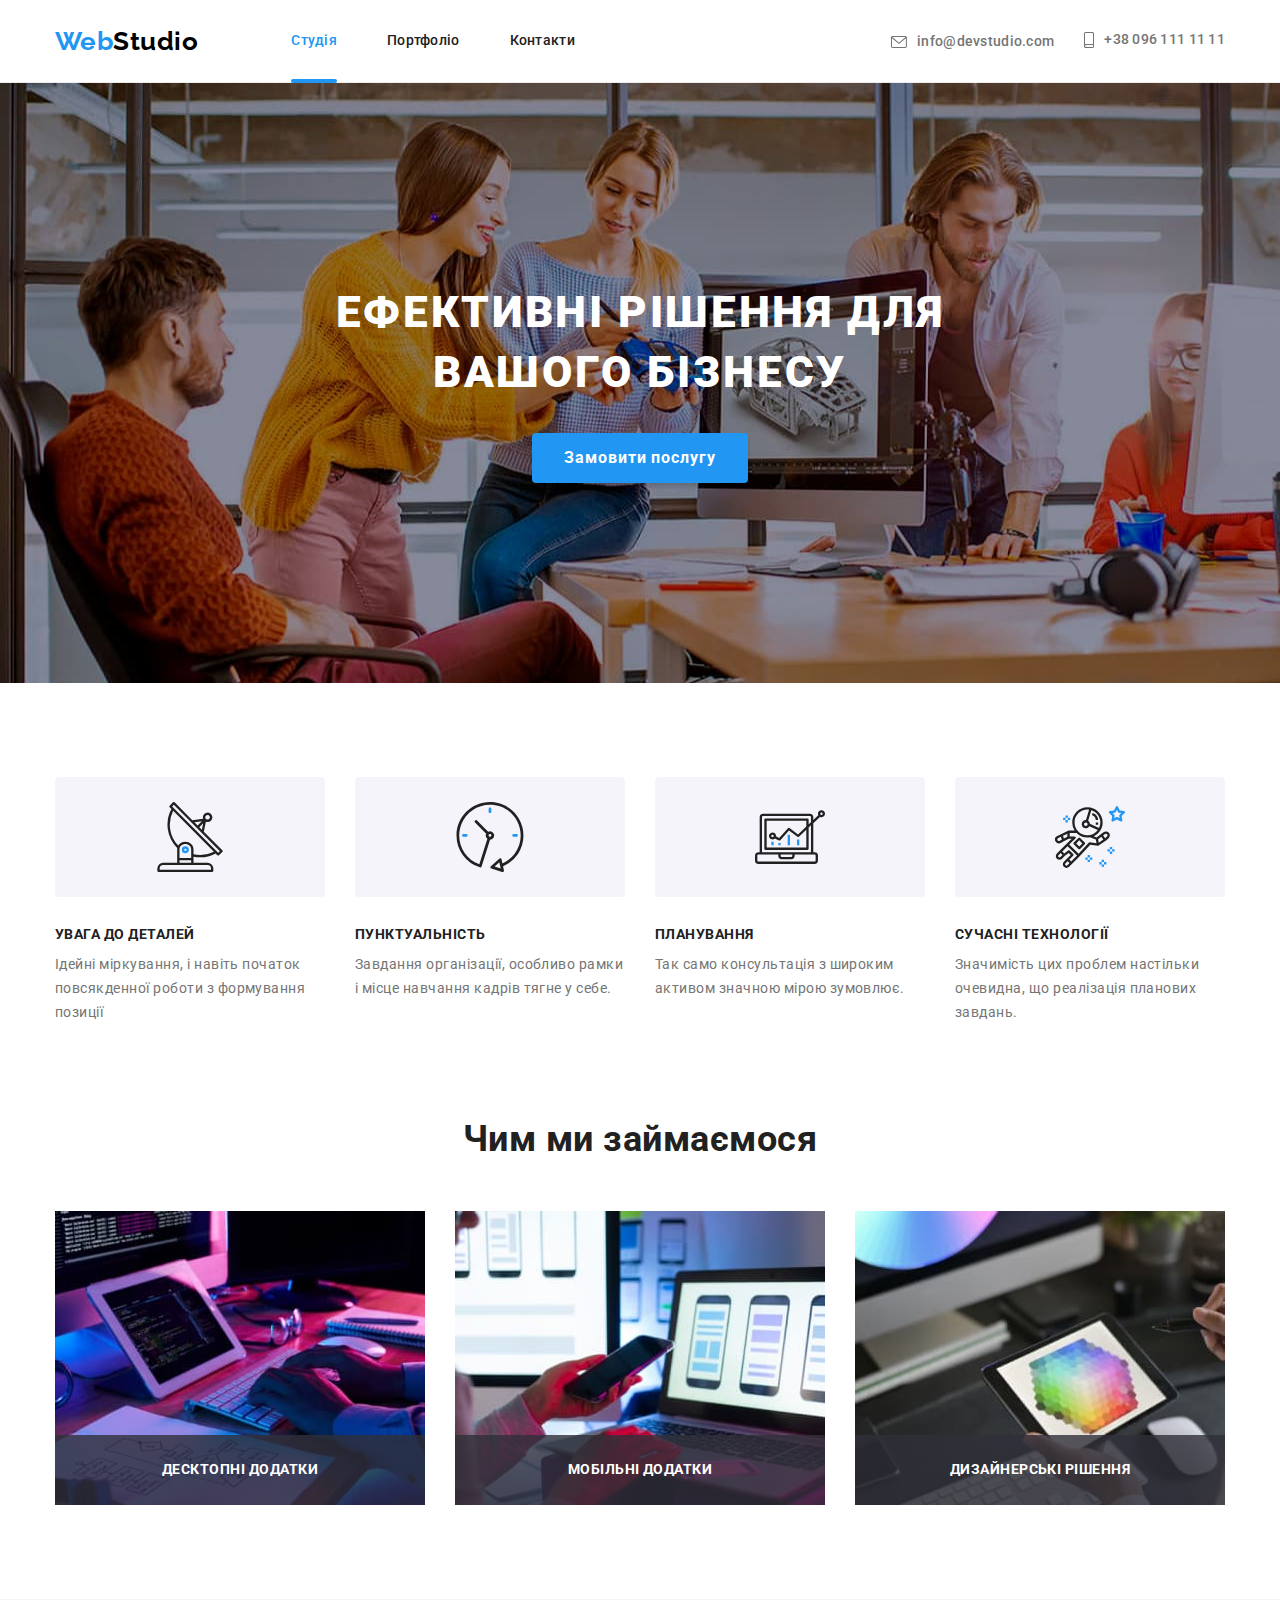
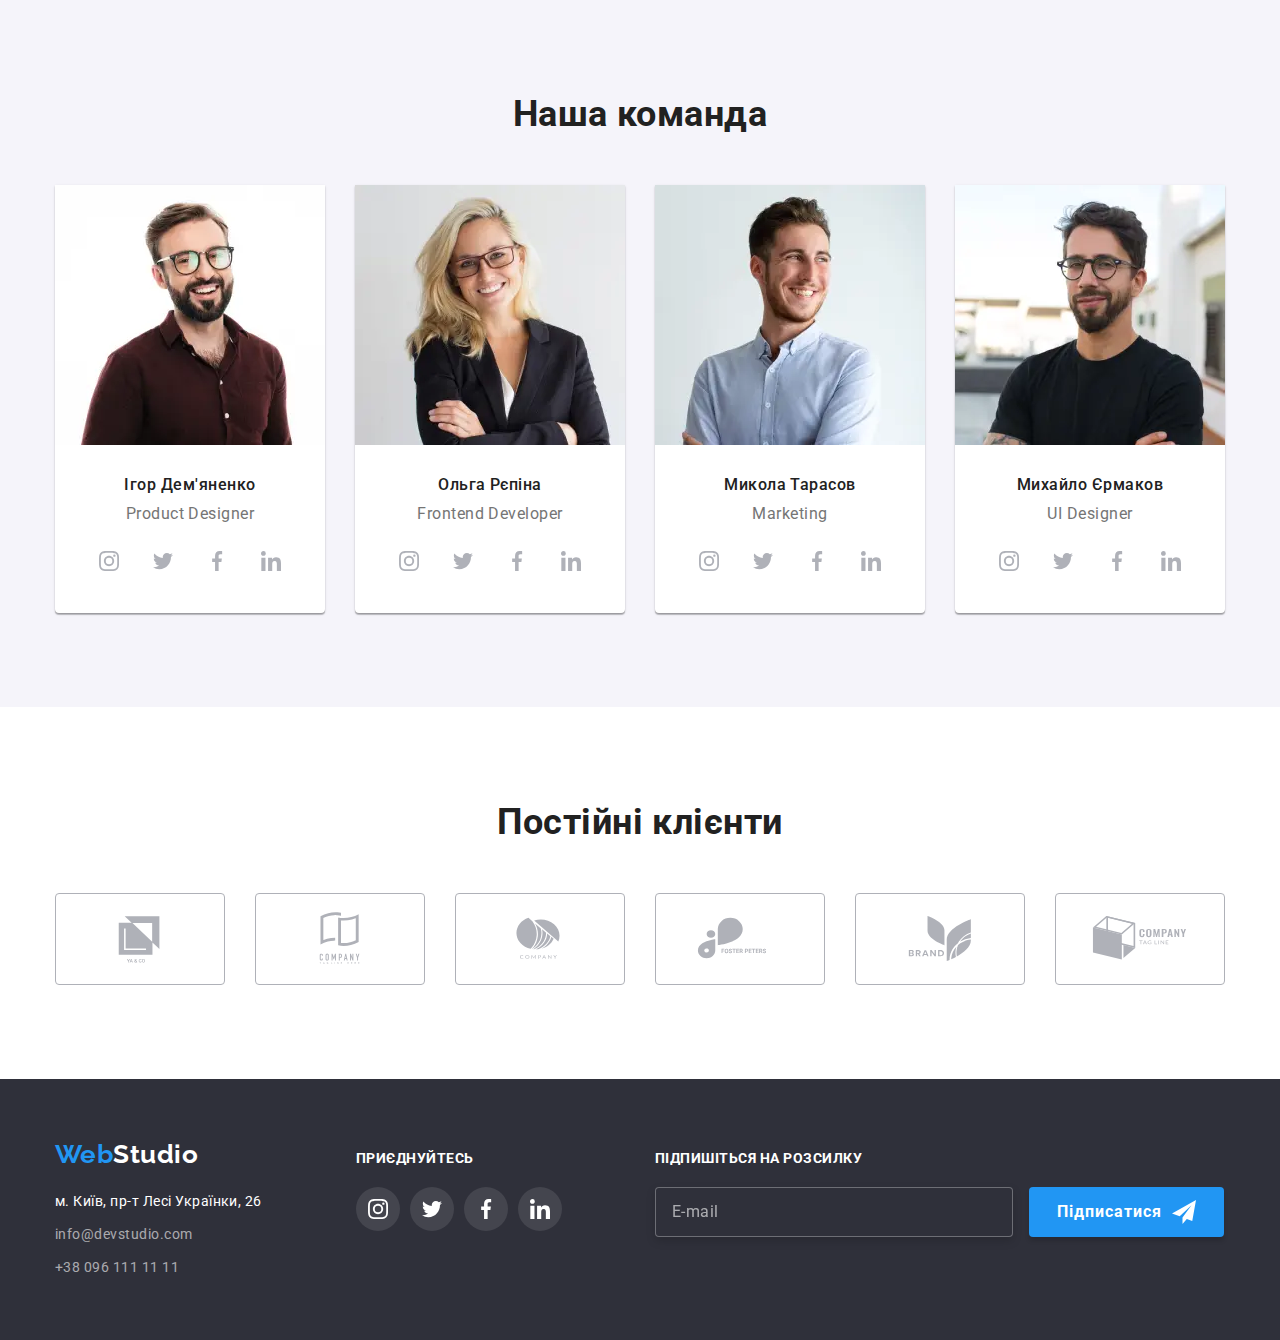
==== commit 4bf43f0c: "Update index.html" ====
--- a/index.html
+++ b/index.html
@@ -596,7 +596,7 @@
     </main>
 
     <!-- Підвал -->
-    <!-- <footer class="footer">
+    <footer class="footer">
         <div class="container footer__container">
             <div class="address__card-thumb">
                 <a href="./index.html" lang="en" class="logo">Web<span class="logo logo_light">Studio</span></a>
@@ -671,7 +671,7 @@
 
         </div>
     </footer>
- -->
+
     <!-- <div class="backdrop is-hidden" data-modal>
         <div class="modal">
             <button type="button" class="modal__btn_close" data-modal-close>
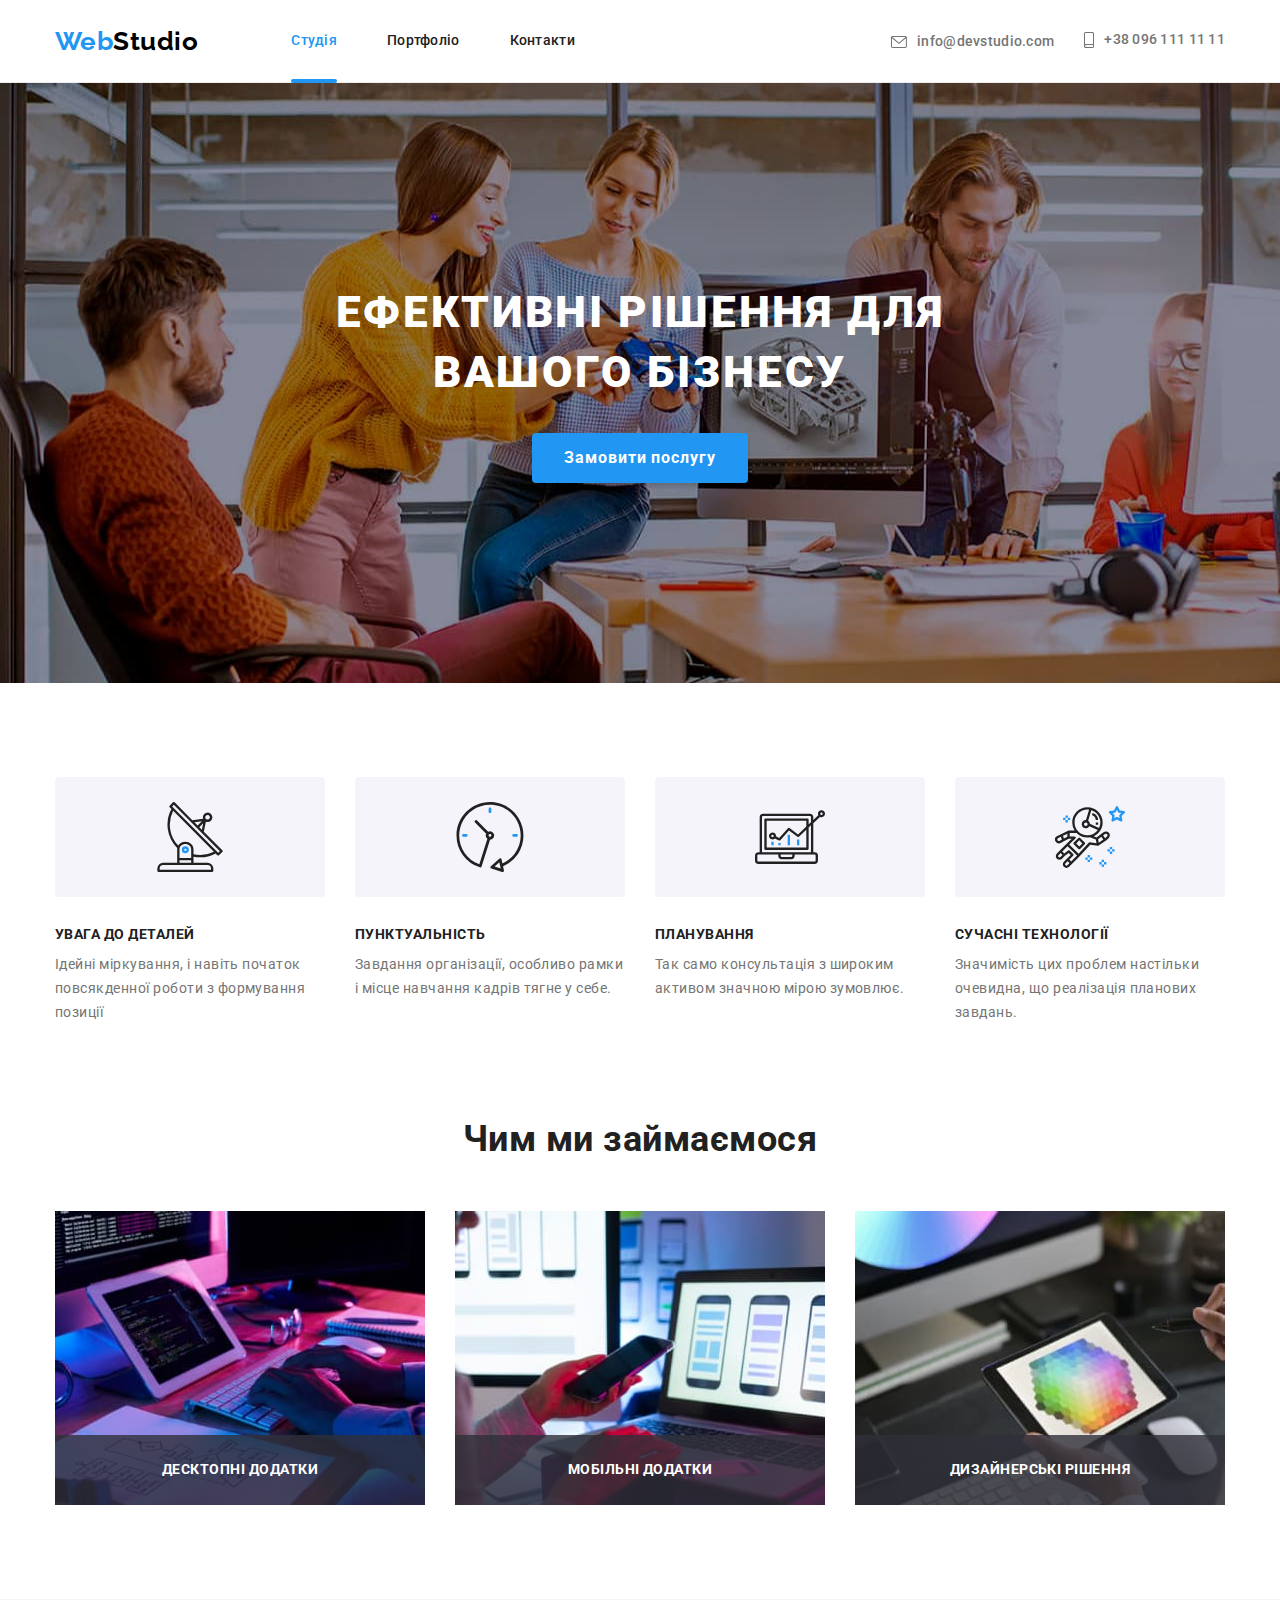
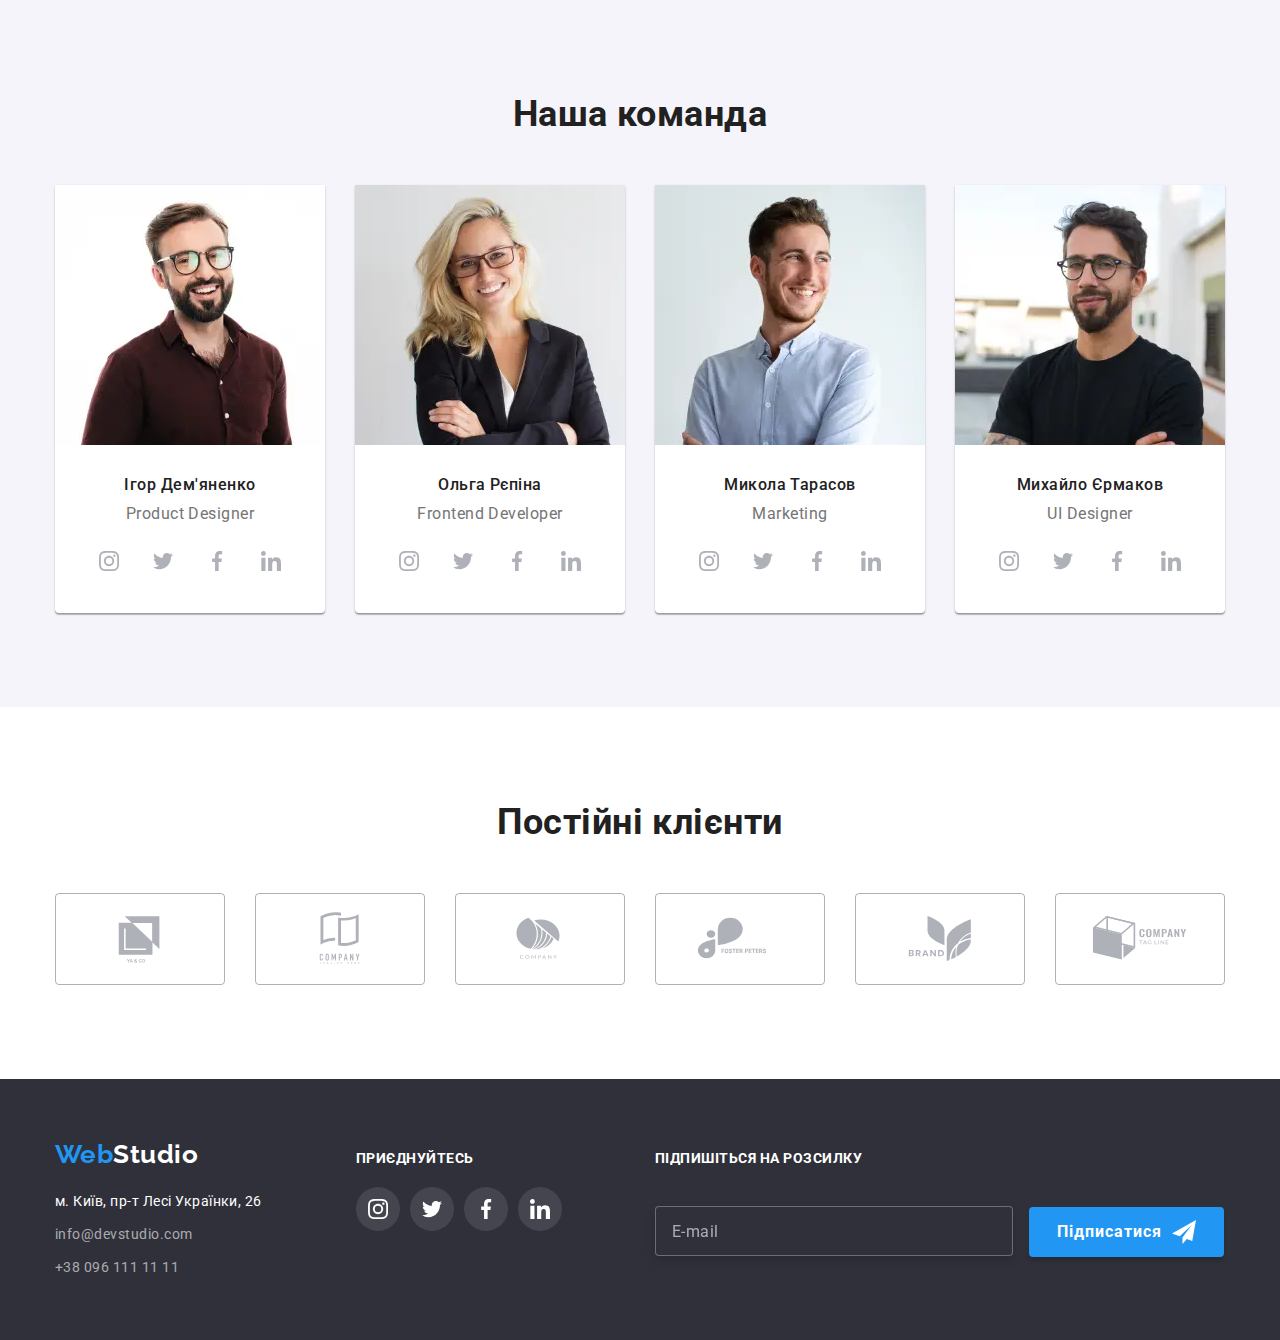
==== commit d6bb4580: "Вносить зміни по верстці в Футер" ====
--- a/index.html
+++ b/index.html
@@ -598,63 +598,67 @@
     <!-- Підвал -->
     <footer class="footer">
         <div class="container footer__container">
-            <div class="address__card-thumb">
-                <a href="./index.html" lang="en" class="logo">Web<span class="logo logo_light">Studio</span></a>
-
-            <address class="address">
-                
-                    <ul class="address__list list">
-
-                        <li class="address__item">
-                            <a href="https://goo.gl/maps/PtDdcps2GoqeUwa47" target="_blank" rel="noopener noreferrer nofollow" class="address__link address__link_light">м. Київ, пр-т Лесі Українки, 26</a>
+            <div class="card-thumb-tablet-position">
+
+                <div class="address__card-thumb">
+                    <a href="./index.html" lang="en" class="logo">Web<span class="logo logo_light">Studio</span></a>
+
+                <address class="address">
+
+                        <ul class="address__list list">
+
+                            <li class="address__item">
+                                <a href="https://goo.gl/maps/PtDdcps2GoqeUwa47" target="_blank" rel="noopener noreferrer nofollow" class="address__link address__link_light">м. Київ, пр-т Лесі Українки, 26</a>
+                            </li>
+
+                            <li class="address__item">
+                                <a href="mailto:info@devstudio.com" class="address__link">info@devstudio.com</a>
+                            </li>
+
+                            <li class="address__item">
+                                <a href="tel:+380961111111" class="address__link">+38 096 111 11 11</a>
+                            </li>
+
+                        </ul>
+                </address>
+                </div>
+
+                <div class="footer__social-card-thumb">
+                    <p class="footer__text">приєднуйтесь</p>
+                    <ul class="footer__social-list list">
+                        <li class="footer__social-item">
+                            <a href="#" class="footer__social-link">
+                                <svg  class="footer__social-icon" lang="en" aria-label="instagram icon">
+                                    <use href="./images/icons.svg#icon-instagramfooter"></use>
+                                </svg>
+                            </a>
                         </li>
-
-                        <li class="address__item">
-                            <a href="mailto:info@devstudio.com" class="address__link">info@devstudio.com</a>
+                        <li class="footer__social-item">
+                            <a href="#" class="footer__social-link">
+                                <svg  class="footer__social-icon" lang="en" aria-label="twitter icon">
+                                    <use href="./images/icons.svg#icon-twitterfooter"></use>
+                                </svg>
+                            </a>
                         </li>
 
-                        <li class="address__item">
-                            <a href="tel:+380961111111" class="address__link">+38 096 111 11 11</a>
+                        <li class="footer__social-item">
+                            <a href="#" class="footer__social-link">
+                                <svg  class="footer__social-icon" lang="en" aria-label="facebook icon">
+                                    <use href="./images/icons.svg#icon-facebookfooter"></use>
+                                </svg>
+                            </a>
                         </li>
 
+                        <li class="footer__social-item">
+                            <a href="#" class="footer__social-link">
+                                <svg  class="footer__social-icon" lang="en" aria-label="linkedin icon">
+                                    <use href="./images/icons.svg#icon-linkedinfooter"></use>
+                                </svg>
+                            </a>
+                        </li>
                     </ul>
-            </address>
-            </div>
-
-            <div class="footer__social-card-thumb">
-                <p class="footer__text">приєднуйтесь</p>
-                <ul class="footer__social-list list">
-                    <li class="footer__social-item">
-                        <a href="#" class="footer__social-link">
-                            <svg  class="footer__social-icon" lang="en" aria-label="instagram icon">
-                                <use href="./images/icons.svg#icon-instagramfooter"></use>
-                            </svg>
-                        </a>
-                    </li>
-                    <li class="footer__social-item">
-                        <a href="#" class="footer__social-link">
-                            <svg  class="footer__social-icon" lang="en" aria-label="twitter icon">
-                                <use href="./images/icons.svg#icon-twitterfooter"></use>
-                            </svg>
-                        </a>
-                    </li>
-                    
-                    <li class="footer__social-item">
-                        <a href="#" class="footer__social-link">
-                            <svg  class="footer__social-icon" lang="en" aria-label="facebook icon">
-                                <use href="./images/icons.svg#icon-facebookfooter"></use>
-                            </svg>
-                        </a>
-                    </li>
-                    
-                    <li class="footer__social-item">
-                        <a href="#" class="footer__social-link">
-                            <svg  class="footer__social-icon" lang="en" aria-label="linkedin icon">
-                                <use href="./images/icons.svg#icon-linkedinfooter"></use>
-                            </svg>
-                        </a>
-                    </li>
-                </ul>
+                </div>
+
             </div>
 
             <div class="footer__subscription-card-thumb">
--- a/css/main.min.css
+++ b/css/main.min.css
@@ -1 +1 @@
-:root{--pimary-text-color: #212121;--secondary-text-color: #757575;--accent-color: #2196F3;--primary-logo-color: #2196F3;--header-logo-color: #000000;--footer-logo-color: #FFFFFF;--primary-light-text-color: #FFFFFF;--secondary-light-text-color: rgba(255, 255, 255, 0.6);--pimary-bg-color: #FFFFFF;--dark-bg-color: #2F303A;--light-bg-color: #F5F4FA;--header-border-color: #ECECEC;--card-border-color: #EEEEEE;--accent-btn: #188CE8;--service-btn-shadow: rgba(0, 0, 0, 0.15);--first-team-shadow: rgba(0, 0, 0, 0.12);--second-team-shadow: rgba(0, 0, 0, 0.14);--third-team-shadow: rgba(0, 0, 0, 0.2);--first-portfolio-btn-shadow: rgba(0, 0, 0, 0.1);--second-portfolio-btn-shadow: rgba(0, 0, 0, 0.08);--third-portfolio-btn-shadow: rgba(0, 0, 0, 0.12);--first-portfolio-card-shadow: rgba(0, 0, 0, 0.12);--second-portfolio-card-shadow: rgba(0, 0, 0, 0.06);--third-portfolio-card-shadow: rgba(0, 0, 0, 0.16);--first-mobile-menu-shadow: rgba(0, 0, 0, 0.04);--second-mobile-menu-shadow: rgba(0, 0, 0, 0.08);--third-mobile-menu-shadow: rgba(0, 0, 0, 0.16);--down-bgc-service: #C4C4C4;--accent-color-icon: #FFFFFF;--icon-color: #AFB1B8;--icon-color-footer: #FFFFFF;--client-border: #AFB1B8;--icon-bg-footer: rgba(255, 255, 255, 0.1);--overlay-color: rgba(47, 48, 58, 0.4);--border-color-footer-subscription: rgba(255, 255, 255, 0.3);--overlay-card-work: rgba(47, 48, 58, 0.8);--overlay-card-portfolio: rgba(33, 150, 243, 0.9);--transition-dur-tf: 250ms cubic-bezier(0.4, 0, 0.2, 1);--backdrop-bg-color: rgba(0, 0, 0, 0.2);--border-color-modal: rgba(33, 33, 33, 0.2);--color-modal-icon: #212121;--border-color-modal-close-icon: rgba(0, 0, 0, 0.1);--color-modal-close-icon: #000000;--placeholder-color: rgba(117, 117, 117, 0.5);--pimary-font-text: Roboto, sans-serif;--font-logo: Raleway, sans-serif}.visually-hidden{position:absolute;white-space:nowrap;width:1px;height:1px;overflow:hidden;border:0;padding:0;clip:rect(0 0 0 0);clip-path:inset(50%);margin:-1px}.footer-form__btn,.service__btn,.modal__btn_submit{font-weight:700;line-height:1.88;letter-spacing:.06em;color:var(--primary-light-text-color);background-color:var(--accent-color);box-shadow:0px 4px 4px var(--service-btn-shadow)}h1,h2,h3,h4,p{margin-top:0px;margin-bottom:0px}ol,ul{margin-top:0px;margin-bottom:0px;padding-left:0px}body{font-family:var(--pimary-font-text);letter-spacing:.03em;color:var(--pimary-text-color);background-color:var(--pimary-bg-color)}header{border-bottom:1px solid var(--header-border-color)}img{display:block;min-width:100%}button{font-size:16px;text-align:center;border:none;border-radius:4px;cursor:pointer}.list{list-style:none}.container{padding-left:15px;padding-right:15px}@media screen and (min-width: 480px){.container{width:480px;margin-left:auto;margin-right:auto}}@media screen and (min-width: 768px){.container{width:768px}}@media screen and (min-width: 1200px){.container{width:1200px}}.section{padding-top:60px;padding-bottom:60px}@media screen and (min-width: 1200px){.section{padding-top:94px;padding-bottom:94px}}.section-title{margin-bottom:30px;font-size:28px;line-height:1.18;text-align:center}@media screen and (min-width: 1200px){.section-title{margin-bottom:50px;font-size:36px;line-height:1.17}}.logo{font-family:var(--font-logo);font-weight:700;font-size:24px;line-height:1.17;color:var(--primary-logo-color);text-decoration:none}.logo_dark{color:var(--header-logo-color)}.logo_light{color:var(--footer-logo-color)}@media screen and (min-width: 1200px){.logo{font-size:26px;line-height:1.19}}@media screen and (max-width: 767px){.mobile-menu{position:fixed;top:0;left:0;z-index:100;width:100%;max-height:100%;background-color:var(--pimary-bg-color);box-shadow:0px 4px 8px var(--first-mobile-menu-shadow),0px 2px 4px var(--second-mobile-menu-shadow),0px 1px 3px var(--third-mobile-menu-shadow);opacity:0;visibility:hidden;pointer-events:none;transition:opacity var(--transition-dur-tf),visibility var(--transition-dur-tf)}.mobile-menu.is-open{opacity:1;visibility:visible;pointer-events:auto}.mobile-menu__container{display:flex;flex-direction:column;height:100vh;position:relative;padding-top:48px;padding-bottom:48px;padding-left:40px}.mobile-menu__close-btn{position:absolute;top:10px;right:15px;background-color:rgba(0,0,0,0);border:0;padding:0;line-height:0;cursor:pointer;fill:var(--color-modal-icon);transition:fill var(--transition-dur-tf)}.mobile-menu__close-btn:hover,.mobile-menu__close-btn:focus{fill:var(--accent-color)}.mobile-menu__close-icon{width:40px;height:40px}.mobile-nav{display:flex;cursor:pointer}.mobile-nav__list{display:flex;flex-direction:column;row-gap:32px}.mobile-nav__item{position:relative}.mobile-nav__link,.mobile-contacts__link,.mobile-social-list__link{font-weight:500;letter-spacing:.02em;text-decoration:none}.mobile-nav__link{display:block;font-size:40px;line-height:1.18;color:inherit;transition:color var(--transition-dur-tf)}.mobile-nav__link:hover,.mobile-nav__link:focus{color:var(--accent-color)}.mobile-nav__link_current{color:var(--accent-color)}.mobile-nav__link_current::after{display:block;position:absolute;content:"";min-width:100%;height:3.71px;margin-left:auto;margin-right:auto;margin-top:0;background:var(--accent-color);border-radius:2px}.mobile-lists{margin-top:auto}.mobile-contacts__link{display:flex;font-size:24px;line-height:1.17;color:var(--secondary-text-color)}.mobile-contacts__link_accent{margin-bottom:32px;font-size:34px;line-height:1.18;color:var(--accent-color)}.mobile-social-list{display:inline-flex;margin-top:64px;column-gap:10px}.mobile-social-list__item{position:relative}.mobile-social-list__item:not(:last-child){border-right:1px solid var(--border-color-modal);padding-right:10px}.mobile-social-list__link{font-size:18px;line-height:1.22;color:var(--accent-color)}}@media screen and (min-width: 768px){.mobile-menu{display:none}}.backdrop{position:fixed;top:0;left:0;z-index:999;width:100%;height:100%;background-color:var(--backdrop-bg-color);transition:opacity 500ms ease-in-out,visibility 500ms ease-in-out}.backdrop.is-hidden{opacity:0;visibility:hidden;pointer-events:none}.backdrop.is-hidden .modal{transform:translate(-50%, -50%) scale(0.85)}.modal{position:absolute;top:50%;left:50%;transform:translate(-50%, -50%);width:528px;height:581px;padding:40px;background-color:var(--pimary-bg-color);transform:translate(-50%, -50%) scale(1);transition:transform 500ms ease-in-out}.modal__btn_close{position:absolute;top:8px;right:8px;display:flex;align-items:center;justify-content:center;width:30px;height:30px;border-radius:50%;border:1px solid rgba(0,0,0,.1);background-color:rgba(0,0,0,0);padding:0;cursor:pointer;fill:var(--color-modal-close-icon);transition:fill var(--transition-dur-tf)}.modal__btn_close:hover,.modal__btn_close:focus{fill:var(--accent-color)}.modal-form__text{font-style:normal;font-weight:700;font-size:20px;text-align:center;margin-bottom:12px}.modal-form{display:flex;flex-direction:column}.modal-form__label{margin-bottom:10px}.modal-form__label_desc,.modal-form__check-label{font-style:normal;font-weight:400}.modal-form__label_desc{display:block;margin-bottom:4px;font-size:12px;line-height:1.17;letter-spacing:.01em;color:var(--secondary-text-color)}.modal-form__input-wrapper{position:relative;display:block}.modal-form__input{height:40px;padding-left:42px}.modal-form__input:focus{outline:none;border-color:var(--accent-color)}.modal-form__message{height:120px;padding:12px 16px;resize:none;overflow:auto}.modal-form__message:focus{outline:none;border-color:var(--accent-color)}.modal-form__message::placeholder{color:var(--placeholder-color)}.modal-form__input,.modal-form__message{width:100%;border:1px solid var(--border-color-modal);border-radius:4px;transition:border-color var(--transition-dur-tf);cursor:pointer}.modal-form__icon{position:absolute;display:block;top:50%;left:12px;transform:translateY(-50%);width:18px;height:18px;fill:var(--color-modal-icon);transition:fill var(--transition-dur-tf)}.modal-form__input:focus+.modal-form__icon{fill:var(--accent-color)}.modal-form__check-label{display:flex;align-items:center;justify-content:center;font-size:14px;line-height:1.71;color:var(--secondary-text-color);overflow:hidden;cursor:pointer}.modal-form__check-icon{width:16px;height:15px;border:2px solid var(--pimary-text-color);border-radius:3px;fill:#fff;margin-right:7px;transition:background-color var(--transition-dur-tf),border-color var(--transition-dur-tf)}.modal-form__check:checked+.modal-form__check-icon{border-color:var(--accent-color);background-color:var(--accent-color)}.modal-form__check-icon_vector{display:none}.modal-form__check:checked+.modal-form__check-icon .modal-form__check-icon_vector{display:block}.modal-form-check-link{color:var(--accent-color)}.modal__btn_submit{margin-top:30px;padding:10px 52px;align-self:center;transition:background-color var(--transition-dur-tf)}.modal__btn_submit:hover,.modal__btn_submit:focus{background-color:var(--accent-btn)}@media screen and (max-width: 767px){.site-nav{display:none}.contacts{display:none}.mobile-burger-btn{line-height:0;border:none;background-color:rgba(0,0,0,0);padding:0}.mobile-burger-btn__icon{width:40px;height:40px}.header{padding-top:16px;padding-bottom:16px}}.header__container{display:flex;align-items:center;justify-content:space-between}@media screen and (min-width: 768px){.mobile-burger-btn{display:none}.main-nav{display:flex;align-items:center}.site-nav{display:flex;margin-left:88px;column-gap:50px}.site-nav__item{position:relative}.site-nav__link,.contacts__link{font-weight:500;letter-spacing:.02em;text-decoration:none;transition:color var(--transition-dur-tf)}.site-nav__link{display:block;padding-top:32px;padding-bottom:32px;font-size:14px;line-height:1.14;color:inherit}.site-nav__link:hover,.site-nav__link:focus{color:var(--accent-color)}.site-nav__link_current{color:var(--accent-color)}.site-nav__link_current::after{display:block;position:absolute;content:"";width:100%;height:4px;margin-left:auto;margin-right:auto;margin-top:30px;background:var(--accent-color);border-radius:2px}.contacts__item:not(:first-child){margin-top:10px}.contacts__link{display:flex;align-items:center;font-size:12px;line-height:1.17;color:var(--secondary-text-color)}.contacts__link:hover,.contacts__link:focus{color:var(--accent-color)}.mail-icon,.smartphone-icon{margin-right:8px;fill:currentColor}.mail-icon{width:14px;height:10px}.smartphone-icon{width:10px;height:14px}}@media screen and (min-width: 1200px){.site-nav{margin-left:93px}.contacts{display:flex;align-items:baseline;justify-content:center;margin-left:auto}.contacts__item:not(:first-child){margin-top:0}.contacts__link{padding-top:32px;padding-bottom:32px;font-size:14px;line-height:1.14}.contacts__link_right{margin-right:30px}.mail-icon,.smartphone-icon{margin-right:10px}.mail-icon{width:16px;height:12px}.smartphone-icon{height:16px}}.service{max-width:1600px;margin-left:auto;margin-right:auto;padding-top:118px;padding-bottom:118px;text-align:center;color:var(--primary-light-text-color);background-color:var(--down-bgc-service);background-image:linear-gradient(var(--overlay-color), var(--overlay-color)),url(../images/mainpage/servise/servise-mobile.jpg);background-size:cover}@media screen and (min-device-pixel-ratio: 2)and (max-width: 767px),screen and (min-resolution: 192dpi)and (max-width: 767px),screen and (min-resolution: 2dppx)and (max-width: 767px){.service{background-image:url(../images/mainpage/servise/servise-mobile@2x.jpg)}}.service__title{width:360px;margin-right:auto;margin-left:auto;font-weight:900;font-size:26px;line-height:1.62;letter-spacing:.06em;text-align:center;text-transform:uppercase}.service__btn{margin-top:30px;padding:10px 24px;transition:background-color var(--transition-dur-tf)}.service__btn:hover,.service__btn:focus{background-color:var(--accent-btn)}@media screen and (min-width: 768px){.service{background-image:url(../images/mainpage/servise/servise-tablet.jpg)}}@media(min-device-pixel-ratio: 2)and (min-width: 768px),screen and (min-resolution: 192dpi)and (min-width: 768px),screen and (min-resolution: 2dppx)and (min-width: 768px){.service{background-image:url(../images/mainpage/servise/servise-tablet@2x.jpg)}}@media screen and (min-width: 1200px){.service{padding-top:200px;padding-bottom:200px;background-image:url(../images/mainpage/servise/servise-desktop.jpg)}.service__title{width:696px;font-size:44px;line-height:1.36}.service__btn{padding-left:32px;padding-right:32px}}@media screen and (min-device-pixel-ratio: 2)and (min-width: 1200px),screen and (min-resolution: 192dpi)and (min-width: 1200px),screen and (min-resolution: 2dppx)and (min-width: 1200px){.service{background-image:url(../images/mainpage/servise/servise-desktop@2x.jpg)}}.features__list{display:flex;flex-wrap:wrap;gap:30px}.features__item-thumb{display:flex;align-items:center;justify-content:center;width:450px;height:120px;background:var(--light-bg-color);border-radius:4px}.antenna-icon,.clock-icon,.diagram-icon,.astronaut-icon{display:inline-block;width:70px;height:70px}.feature__title{margin-top:30px;font-size:14px;line-height:1.14;text-align:center}.about-feature{margin-top:10px;font-size:14px;line-height:1.71;color:var(--secondary-text-color)}@media screen and (min-width: 768px){.features__item{flex-basis:calc((100% - 30px)/2)}.features__item-thumb{width:354px}.feature__title{text-align:start}}@media screen and (min-width: 1200px){.features__item{flex-basis:calc((100% - 90px)/4)}.features__item-thumb{width:270px}}@media screen and (max-width: 1199px){.work{display:none}}.work{padding-top:0px}.work__list{display:flex;flex-wrap:wrap;gap:30px}.work__item{flex-basis:calc((100% - 60px)/3)}.work__card{position:relative}.work__text{display:flex;position:absolute;bottom:0;left:0;width:100%;height:70px;margin:0;font-size:14px;line-height:1.14;align-items:center;justify-content:center;font-weight:700;color:var(--primary-light-text-color);background-color:var(--overlay-card-work);text-transform:uppercase}.team__section{background-color:var(--light-bg-color)}.team__list{display:flex;flex-wrap:wrap;gap:30px}.team__item{background-color:var(--pimary-bg-color);box-shadow:0px 1px 3px var(--first-team-shadow),0px 1px 1px var(--second-team-shadow),0px 2px 1px var(--third-team-shadow);border-radius:0px 0px 4px 4px}.team__card-content{padding-top:30px;padding-bottom:24px}.team__title,.team__post{font-size:16px;line-height:1.19;text-align:center}.team__title{margin-bottom:10px;font-weight:500}.team__post{color:var(--secondary-text-color)}.social-list{display:flex;column-gap:10px;justify-content:center;margin-top:16px}.social-list__link{display:flex;align-items:center;justify-content:center;width:44px;height:44px;background:var(--pimary-bg-color);border-radius:50%;transition:background-color var(--transition-dur-tf)}.social-list__link:hover,.social-list__link:focus{background-color:var(--accent-color)}.social-list__icon{width:20px;height:20px;fill:var(--icon-color);transition:fill var(--transition-dur-tf)}.social-list__link:hover .social-list__icon,.social-list__link:focus .social-list__icon{fill:var(--accent-color-icon)}@media screen and (min-width: 768px){.team__item{flex-basis:calc((100% - 30px)/2)}}@media screen and (min-width: 1200px){.team__item{flex-basis:calc((100% - 90px)/4)}.team__card-content{padding-bottom:30px}}.client__list{display:flex;flex-wrap:wrap;gap:30px}.client__item{flex-basis:calc((100% - 30px)/2)}.client__card-thumb{display:flex;align-items:center;justify-content:center;width:210px;height:92px;border:1px solid var(--client-border);border-radius:4px;transition:border var(--transition-dur-tf)}.client__card-thumb:hover,.client__card-thumb:focus{border:1px solid var(--accent-color)}.logo-icon{width:106px;height:60px;fill:var(--icon-color);transition:fill var(--transition-dur-tf)}.client__link:hover .logo-icon,.client__link:focus .logo-icon{fill:var(--accent-color)}@media screen and (min-width: 768px){.client__item{flex-basis:calc((100% - 60px)/3)}.client__card-thumb{width:226px}}@media screen and (min-width: 1200px){.client__item{flex-basis:calc((100% - 150px)/6)}.client__card-thumb{width:170px}}.portfolio__btn-list{display:flex;margin-bottom:50px;justify-content:center;column-gap:8px}.portfolio__btn{padding:6px 22px;font-weight:500;line-height:1.62;letter-spacing:.03em;background-color:var(--light-bg-color);transition:color var(--transition-dur-tf),background-color var(--transition-dur-tf),box-shadow var(--transition-dur-tf)}.portfolio__btn:hover,.portfolio__btn:focus{color:var(--primary-light-text-color);background-color:var(--accent-color);box-shadow:0px 3px 1px var(--first-portfolio-btn-shadow),0px 1px 2px var(--second-portfolio-btn-shadow),0px 2px 2px var(--third-portfolio-btn-shadow)}.portfolio__card-list{display:flex;flex-wrap:wrap;gap:30px}.portfolio__card-item{flex-basis:calc((100% - 180px)/9)}.portfolio__link{text-decoration:none;display:block;transition:box-shadow var(--transition-dur-tf)}.portfolio__link:hover{box-shadow:0px 1px 1px var(--first-portfolio-card-shadow),0px 4px 4px var(--second-portfolio-card-shadow),1px 4px 6px var(--third-portfolio-card-shadow)}.portfolio__card-thumb{position:relative;overflow:hidden}.portfolio__overlay{position:absolute;top:0;left:0;width:100%;height:100%;background:var(--overlay-card-portfolio);color:var(--primary-light-text-color);font-style:normal;font-weight:400;font-size:18px;line-height:1.56;text-align:center;padding:63px 24px;overflow:auto;transform:translateY(100%);transition:transform var(--transition-dur-tf)}.portfolio__link:hover .portfolio__overlay,.portfolio__link:focus .portfolio__overlay{transform:translateY(0%)}.portfolio__card-content{padding:20px 24px;border-right:1px solid var(--card-border-color);border-bottom:1px solid var(--card-border-color);border-left:1px solid var(--card-border-color)}.portfolio__title{margin-bottom:4px;font-size:18px;line-height:2;letter-spacing:.06em;color:var(--pimary-text-color)}.portfolio__post{line-height:1.88;color:var(--secondary-text-color)}.footer{padding-top:60px;padding-bottom:60px;background-color:var(--dark-bg-color)}.footer__container{display:flex;align-items:baseline}.address__card-thumb{width:231px}.address{margin-top:20px;font-style:normal;font-size:14px;line-height:1.71;color:var(--secondary-text-color)}.address__item:not(:first-child){margin-top:9px}.address__list .address__link_light{color:var(--primary-light-text-color)}.address__link{color:var(--secondary-light-text-color);text-decoration:none;transition:color var(--transition-dur-tf)}.address__link:hover,.address__link:focus{color:var(--accent-color)}.footer__social-card-thumb{width:206px;margin-left:70px}.footer__text{font-weight:700;font-size:14px;line-height:1.14;color:var(--primary-light-text-color);text-transform:uppercase}.footer__social-list{display:flex;column-gap:10px;justify-content:center;margin-top:20px}.footer__social-item{display:flex;align-items:center;justify-content:center}.footer__social-link{display:flex;align-items:center;justify-content:center;width:44px;height:44px;background:var(--icon-bg-footer);border-radius:50%;transition:background-color var(--transition-dur-tf)}.footer__social-link:hover,.footer__social-link:focus{background-color:var(--accent-color)}.footer__social-icon{width:20px;height:20px;fill:var(--icon-color-footer)}.footer__subscription-card-thumb{width:570px;margin-left:auto}.footer-form{margin-top:20px}.footer-form__input{display:inline-flex;width:358px;height:50px;box-sizing:border-box;padding:15px 16px;align-items:center;line-height:1.25;letter-spacing:.03em;border:1px solid var(--border-color-footer-subscription);filter:drop-shadow(0px 4px 4px var(--service-btn-shadow));border-radius:4px;background-color:var(--dark-bg-color);color:var(--primary-light-text-color);transition:border-color var(--transition-dur-tf)}.footer-form__input:focus{outline:none;border-color:var(--accent-color);cursor:pointer}.footer-form__input::placeholder{color:var(--secondary-light-text-color)}.footer-form__btn{display:inline-flex;align-items:center;margin-left:12px;padding:10px 28px}.send-icon{width:24px;height:24px;fill:var(--icon-color-footer);margin-left:10px}/*# sourceMappingURL=main.min.css.map */+:root{--pimary-text-color: #212121;--secondary-text-color: #757575;--accent-color: #2196F3;--primary-logo-color: #2196F3;--header-logo-color: #000000;--footer-logo-color: #FFFFFF;--primary-light-text-color: #FFFFFF;--secondary-light-text-color: rgba(255, 255, 255, 0.6);--pimary-bg-color: #FFFFFF;--dark-bg-color: #2F303A;--light-bg-color: #F5F4FA;--header-border-color: #ECECEC;--card-border-color: #EEEEEE;--accent-btn: #188CE8;--service-btn-shadow: rgba(0, 0, 0, 0.15);--first-team-shadow: rgba(0, 0, 0, 0.12);--second-team-shadow: rgba(0, 0, 0, 0.14);--third-team-shadow: rgba(0, 0, 0, 0.2);--first-portfolio-btn-shadow: rgba(0, 0, 0, 0.1);--second-portfolio-btn-shadow: rgba(0, 0, 0, 0.08);--third-portfolio-btn-shadow: rgba(0, 0, 0, 0.12);--first-portfolio-card-shadow: rgba(0, 0, 0, 0.12);--second-portfolio-card-shadow: rgba(0, 0, 0, 0.06);--third-portfolio-card-shadow: rgba(0, 0, 0, 0.16);--first-mobile-menu-shadow: rgba(0, 0, 0, 0.04);--second-mobile-menu-shadow: rgba(0, 0, 0, 0.08);--third-mobile-menu-shadow: rgba(0, 0, 0, 0.16);--down-bgc-service: #C4C4C4;--accent-color-icon: #FFFFFF;--icon-color: #AFB1B8;--icon-color-footer: #FFFFFF;--client-border: #AFB1B8;--icon-bg-footer: rgba(255, 255, 255, 0.1);--overlay-color: rgba(47, 48, 58, 0.4);--border-color-footer-subscription: rgba(255, 255, 255, 0.3);--overlay-card-work: rgba(47, 48, 58, 0.8);--overlay-card-portfolio: rgba(33, 150, 243, 0.9);--transition-dur-tf: 250ms cubic-bezier(0.4, 0, 0.2, 1);--backdrop-bg-color: rgba(0, 0, 0, 0.2);--border-color-modal: rgba(33, 33, 33, 0.2);--color-modal-icon: #212121;--border-color-modal-close-icon: rgba(0, 0, 0, 0.1);--color-modal-close-icon: #000000;--placeholder-color: rgba(117, 117, 117, 0.5);--pimary-font-text: Roboto, sans-serif;--font-logo: Raleway, sans-serif}.visually-hidden{position:absolute;white-space:nowrap;width:1px;height:1px;overflow:hidden;border:0;padding:0;clip:rect(0 0 0 0);clip-path:inset(50%);margin:-1px}.footer-form__btn,.service__btn,.modal__btn_submit{font-weight:700;line-height:1.88;letter-spacing:.06em;color:var(--primary-light-text-color);background-color:var(--accent-color);box-shadow:0px 4px 4px var(--service-btn-shadow)}h1,h2,h3,h4,p{margin-top:0px;margin-bottom:0px}ol,ul{margin-top:0px;margin-bottom:0px;padding-left:0px}body{font-family:var(--pimary-font-text);letter-spacing:.03em;color:var(--pimary-text-color);background-color:var(--pimary-bg-color)}header{border-bottom:1px solid var(--header-border-color)}img{display:block;min-width:100%}button{font-size:16px;text-align:center;border:none;border-radius:4px;cursor:pointer}.list{list-style:none}.container{padding-left:15px;padding-right:15px}@media screen and (min-width: 480px){.container{width:480px;margin-left:auto;margin-right:auto}}@media screen and (min-width: 768px){.container{width:768px}}@media screen and (min-width: 1200px){.container{width:1200px}}.section{padding-top:60px;padding-bottom:60px}@media screen and (min-width: 1200px){.section{padding-top:94px;padding-bottom:94px}}.section-title{margin-bottom:30px;font-size:28px;line-height:1.18;text-align:center}@media screen and (min-width: 1200px){.section-title{margin-bottom:50px;font-size:36px;line-height:1.17}}.logo{font-family:var(--font-logo);font-weight:700;font-size:24px;line-height:1.17;color:var(--primary-logo-color);text-decoration:none}.logo_dark{color:var(--header-logo-color)}.logo_light{color:var(--footer-logo-color)}@media screen and (min-width: 1200px){.logo{font-size:26px;line-height:1.19}}@media screen and (max-width: 767px){.mobile-menu{position:fixed;top:0;left:0;z-index:100;width:100%;max-height:100%;background-color:var(--pimary-bg-color);box-shadow:0px 4px 8px var(--first-mobile-menu-shadow),0px 2px 4px var(--second-mobile-menu-shadow),0px 1px 3px var(--third-mobile-menu-shadow);opacity:0;visibility:hidden;pointer-events:none;transition:opacity var(--transition-dur-tf),visibility var(--transition-dur-tf)}.mobile-menu.is-open{opacity:1;visibility:visible;pointer-events:auto}.mobile-menu__container{display:flex;flex-direction:column;height:100vh;position:relative;padding-top:48px;padding-bottom:48px;padding-left:40px}.mobile-menu__close-btn{position:absolute;top:10px;right:15px;background-color:rgba(0,0,0,0);border:0;padding:0;line-height:0;cursor:pointer;fill:var(--color-modal-icon);transition:fill var(--transition-dur-tf)}.mobile-menu__close-btn:hover,.mobile-menu__close-btn:focus{fill:var(--accent-color)}.mobile-menu__close-icon{width:40px;height:40px}.mobile-nav{display:flex;cursor:pointer}.mobile-nav__list{display:flex;flex-direction:column;row-gap:32px}.mobile-nav__item{position:relative}.mobile-nav__link,.mobile-contacts__link,.mobile-social-list__link{font-weight:500;letter-spacing:.02em;text-decoration:none}.mobile-nav__link{display:block;font-size:40px;line-height:1.18;color:inherit;transition:color var(--transition-dur-tf)}.mobile-nav__link:hover,.mobile-nav__link:focus{color:var(--accent-color)}.mobile-nav__link_current{color:var(--accent-color)}.mobile-nav__link_current::after{display:block;position:absolute;content:"";min-width:100%;height:3.71px;margin-left:auto;margin-right:auto;margin-top:0;background:var(--accent-color);border-radius:2px}.mobile-lists{margin-top:auto}.mobile-contacts__link{display:flex;font-size:24px;line-height:1.17;color:var(--secondary-text-color)}.mobile-contacts__link_accent{margin-bottom:32px;font-size:34px;line-height:1.18;color:var(--accent-color)}.mobile-social-list{display:inline-flex;margin-top:64px;column-gap:10px}.mobile-social-list__item{position:relative}.mobile-social-list__item:not(:last-child){border-right:1px solid var(--border-color-modal);padding-right:10px}.mobile-social-list__link{font-size:18px;line-height:1.22;color:var(--accent-color)}}@media screen and (min-width: 768px){.mobile-menu{display:none}}.backdrop{position:fixed;top:0;left:0;z-index:999;width:100%;height:100%;background-color:var(--backdrop-bg-color);transition:opacity 500ms ease-in-out,visibility 500ms ease-in-out}.backdrop.is-hidden{opacity:0;visibility:hidden;pointer-events:none}.backdrop.is-hidden .modal{transform:translate(-50%, -50%) scale(0.85)}.modal{position:absolute;top:50%;left:50%;transform:translate(-50%, -50%);width:528px;height:581px;padding:40px;background-color:var(--pimary-bg-color);transform:translate(-50%, -50%) scale(1);transition:transform 500ms ease-in-out}.modal__btn_close{position:absolute;top:8px;right:8px;display:flex;align-items:center;justify-content:center;width:30px;height:30px;border-radius:50%;border:1px solid rgba(0,0,0,.1);background-color:rgba(0,0,0,0);padding:0;cursor:pointer;fill:var(--color-modal-close-icon);transition:fill var(--transition-dur-tf)}.modal__btn_close:hover,.modal__btn_close:focus{fill:var(--accent-color)}.modal-form__text{font-style:normal;font-weight:700;font-size:20px;text-align:center;margin-bottom:12px}.modal-form{display:flex;flex-direction:column}.modal-form__label{margin-bottom:10px}.modal-form__label_desc,.modal-form__check-label{font-style:normal;font-weight:400}.modal-form__label_desc{display:block;margin-bottom:4px;font-size:12px;line-height:1.17;letter-spacing:.01em;color:var(--secondary-text-color)}.modal-form__input-wrapper{position:relative;display:block}.modal-form__input{height:40px;padding-left:42px}.modal-form__input:focus{outline:none;border-color:var(--accent-color)}.modal-form__message{height:120px;padding:12px 16px;resize:none;overflow:auto}.modal-form__message:focus{outline:none;border-color:var(--accent-color)}.modal-form__message::placeholder{color:var(--placeholder-color)}.modal-form__input,.modal-form__message{width:100%;border:1px solid var(--border-color-modal);border-radius:4px;transition:border-color var(--transition-dur-tf);cursor:pointer}.modal-form__icon{position:absolute;display:block;top:50%;left:12px;transform:translateY(-50%);width:18px;height:18px;fill:var(--color-modal-icon);transition:fill var(--transition-dur-tf)}.modal-form__input:focus+.modal-form__icon{fill:var(--accent-color)}.modal-form__check-label{display:flex;align-items:center;justify-content:center;font-size:14px;line-height:1.71;color:var(--secondary-text-color);overflow:hidden;cursor:pointer}.modal-form__check-icon{width:16px;height:15px;border:2px solid var(--pimary-text-color);border-radius:3px;fill:#fff;margin-right:7px;transition:background-color var(--transition-dur-tf),border-color var(--transition-dur-tf)}.modal-form__check:checked+.modal-form__check-icon{border-color:var(--accent-color);background-color:var(--accent-color)}.modal-form__check-icon_vector{display:none}.modal-form__check:checked+.modal-form__check-icon .modal-form__check-icon_vector{display:block}.modal-form-check-link{color:var(--accent-color)}.modal__btn_submit{margin-top:30px;padding:10px 52px;align-self:center;transition:background-color var(--transition-dur-tf)}.modal__btn_submit:hover,.modal__btn_submit:focus{background-color:var(--accent-btn)}@media screen and (max-width: 767px){.site-nav{display:none}.contacts{display:none}.mobile-burger-btn{line-height:0;border:none;background-color:rgba(0,0,0,0);padding:0}.mobile-burger-btn__icon{width:40px;height:40px}.header{padding-top:16px;padding-bottom:16px}}.header__container{display:flex;align-items:center;justify-content:space-between}@media screen and (min-width: 768px){.mobile-burger-btn{display:none}.main-nav{display:flex;align-items:center}.site-nav{display:flex;margin-left:88px;column-gap:50px}.site-nav__item{position:relative}.site-nav__link,.contacts__link{font-weight:500;letter-spacing:.02em;text-decoration:none;transition:color var(--transition-dur-tf)}.site-nav__link{display:block;padding-top:32px;padding-bottom:32px;font-size:14px;line-height:1.14;color:inherit}.site-nav__link:hover,.site-nav__link:focus{color:var(--accent-color)}.site-nav__link_current{color:var(--accent-color)}.site-nav__link_current::after{display:block;position:absolute;content:"";width:100%;height:4px;margin-left:auto;margin-right:auto;margin-top:30px;background:var(--accent-color);border-radius:2px}.contacts__item:not(:first-child){margin-top:10px}.contacts__link{display:flex;align-items:center;font-size:12px;line-height:1.17;color:var(--secondary-text-color)}.contacts__link:hover,.contacts__link:focus{color:var(--accent-color)}.mail-icon,.smartphone-icon{margin-right:8px;fill:currentColor}.mail-icon{width:14px;height:10px}.smartphone-icon{width:10px;height:14px}}@media screen and (min-width: 1200px){.site-nav{margin-left:93px}.contacts{display:flex;align-items:baseline;justify-content:center;margin-left:auto}.contacts__item:not(:first-child){margin-top:0}.contacts__link{padding-top:32px;padding-bottom:32px;font-size:14px;line-height:1.14}.contacts__link_right{margin-right:30px}.mail-icon,.smartphone-icon{margin-right:10px}.mail-icon{width:16px;height:12px}.smartphone-icon{height:16px}}.service{max-width:1600px;margin-left:auto;margin-right:auto;padding-top:118px;padding-bottom:118px;text-align:center;color:var(--primary-light-text-color);background-color:var(--down-bgc-service);background-image:linear-gradient(var(--overlay-color), var(--overlay-color)),url(../images/mainpage/servise/servise-mobile.jpg);background-size:cover}@media screen and (min-device-pixel-ratio: 2)and (max-width: 767px),screen and (min-resolution: 192dpi)and (max-width: 767px),screen and (min-resolution: 2dppx)and (max-width: 767px){.service{background-image:url(../images/mainpage/servise/servise-mobile@2x.jpg)}}.service__title{width:360px;margin-right:auto;margin-left:auto;font-weight:900;font-size:26px;line-height:1.62;letter-spacing:.06em;text-align:center;text-transform:uppercase}.service__btn{margin-top:30px;padding:10px 24px;transition:background-color var(--transition-dur-tf)}.service__btn:hover,.service__btn:focus{background-color:var(--accent-btn)}@media screen and (min-width: 768px){.service{background-image:url(../images/mainpage/servise/servise-tablet.jpg)}}@media(min-device-pixel-ratio: 2)and (min-width: 768px),screen and (min-resolution: 192dpi)and (min-width: 768px),screen and (min-resolution: 2dppx)and (min-width: 768px){.service{background-image:url(../images/mainpage/servise/servise-tablet@2x.jpg)}}@media screen and (min-width: 1200px){.service{padding-top:200px;padding-bottom:200px;background-image:url(../images/mainpage/servise/servise-desktop.jpg)}.service__title{width:696px;font-size:44px;line-height:1.36}.service__btn{padding-left:32px;padding-right:32px}}@media screen and (min-device-pixel-ratio: 2)and (min-width: 1200px),screen and (min-resolution: 192dpi)and (min-width: 1200px),screen and (min-resolution: 2dppx)and (min-width: 1200px){.service{background-image:url(../images/mainpage/servise/servise-desktop@2x.jpg)}}.features__list{display:flex;flex-wrap:wrap;gap:30px}.features__item-thumb{display:flex;align-items:center;justify-content:center;width:450px;height:120px;background:var(--light-bg-color);border-radius:4px}.antenna-icon,.clock-icon,.diagram-icon,.astronaut-icon{display:inline-block;width:70px;height:70px}.feature__title{margin-top:30px;font-size:14px;line-height:1.14;text-align:center}.about-feature{margin-top:10px;font-size:14px;line-height:1.71;color:var(--secondary-text-color)}@media screen and (min-width: 768px){.features__item{flex-basis:calc((100% - 30px)/2)}.features__item-thumb{width:354px}.feature__title{text-align:start}}@media screen and (min-width: 1200px){.features__item{flex-basis:calc((100% - 90px)/4)}.features__item-thumb{width:270px}}@media screen and (max-width: 1199px){.work{display:none}}.work{padding-top:0px}.work__list{display:flex;flex-wrap:wrap;gap:30px}.work__item{flex-basis:calc((100% - 60px)/3)}.work__card{position:relative}.work__text{display:flex;position:absolute;bottom:0;left:0;width:100%;height:70px;margin:0;font-size:14px;line-height:1.14;align-items:center;justify-content:center;font-weight:700;color:var(--primary-light-text-color);background-color:var(--overlay-card-work);text-transform:uppercase}.team__section{background-color:var(--light-bg-color)}.team__list{display:flex;flex-wrap:wrap;gap:30px}.team__item{background-color:var(--pimary-bg-color);box-shadow:0px 1px 3px var(--first-team-shadow),0px 1px 1px var(--second-team-shadow),0px 2px 1px var(--third-team-shadow);border-radius:0px 0px 4px 4px}.team__card-content{padding-top:30px;padding-bottom:24px}.team__title,.team__post{font-size:16px;line-height:1.19;text-align:center}.team__title{margin-bottom:10px;font-weight:500}.team__post{color:var(--secondary-text-color)}.social-list{display:flex;column-gap:10px;justify-content:center;margin-top:16px}.social-list__link{display:flex;align-items:center;justify-content:center;width:44px;height:44px;background:var(--pimary-bg-color);border-radius:50%;transition:background-color var(--transition-dur-tf)}.social-list__link:hover,.social-list__link:focus{background-color:var(--accent-color)}.social-list__icon{width:20px;height:20px;fill:var(--icon-color);transition:fill var(--transition-dur-tf)}.social-list__link:hover .social-list__icon,.social-list__link:focus .social-list__icon{fill:var(--accent-color-icon)}@media screen and (min-width: 768px){.team__item{flex-basis:calc((100% - 30px)/2)}}@media screen and (min-width: 1200px){.team__item{flex-basis:calc((100% - 90px)/4)}.team__card-content{padding-bottom:30px}}.client__list{display:flex;flex-wrap:wrap;gap:30px}.client__item{flex-basis:calc((100% - 30px)/2)}.client__card-thumb{display:flex;align-items:center;justify-content:center;width:210px;height:92px;border:1px solid var(--client-border);border-radius:4px;transition:border var(--transition-dur-tf)}.client__card-thumb:hover,.client__card-thumb:focus{border:1px solid var(--accent-color)}.logo-icon{width:106px;height:60px;fill:var(--icon-color);transition:fill var(--transition-dur-tf)}.client__link:hover .logo-icon,.client__link:focus .logo-icon{fill:var(--accent-color)}@media screen and (min-width: 768px){.client__item{flex-basis:calc((100% - 60px)/3)}.client__card-thumb{width:226px}}@media screen and (min-width: 1200px){.client__item{flex-basis:calc((100% - 150px)/6)}.client__card-thumb{width:170px}}.portfolio__btn-list{display:flex;margin-bottom:50px;justify-content:center;column-gap:8px}.portfolio__btn{padding:6px 22px;font-weight:500;line-height:1.62;letter-spacing:.03em;background-color:var(--light-bg-color);transition:color var(--transition-dur-tf),background-color var(--transition-dur-tf),box-shadow var(--transition-dur-tf)}.portfolio__btn:hover,.portfolio__btn:focus{color:var(--primary-light-text-color);background-color:var(--accent-color);box-shadow:0px 3px 1px var(--first-portfolio-btn-shadow),0px 1px 2px var(--second-portfolio-btn-shadow),0px 2px 2px var(--third-portfolio-btn-shadow)}.portfolio__card-list{display:flex;flex-wrap:wrap;gap:30px}.portfolio__card-item{flex-basis:calc((100% - 180px)/9)}.portfolio__link{text-decoration:none;display:block;transition:box-shadow var(--transition-dur-tf)}.portfolio__link:hover{box-shadow:0px 1px 1px var(--first-portfolio-card-shadow),0px 4px 4px var(--second-portfolio-card-shadow),1px 4px 6px var(--third-portfolio-card-shadow)}.portfolio__card-thumb{position:relative;overflow:hidden}.portfolio__overlay{position:absolute;top:0;left:0;width:100%;height:100%;background:var(--overlay-card-portfolio);color:var(--primary-light-text-color);font-style:normal;font-weight:400;font-size:18px;line-height:1.56;text-align:center;padding:63px 24px;overflow:auto;transform:translateY(100%);transition:transform var(--transition-dur-tf)}.portfolio__link:hover .portfolio__overlay,.portfolio__link:focus .portfolio__overlay{transform:translateY(0%)}.portfolio__card-content{padding:20px 24px;border-right:1px solid var(--card-border-color);border-bottom:1px solid var(--card-border-color);border-left:1px solid var(--card-border-color)}.portfolio__title{margin-bottom:4px;font-size:18px;line-height:2;letter-spacing:.06em;color:var(--pimary-text-color)}.portfolio__post{line-height:1.88;color:var(--secondary-text-color)}.footer{padding-top:60px;padding-bottom:60px;background-color:var(--dark-bg-color)}.address__card-thumb{text-align:center}.address{margin-top:20px;font-style:normal;font-size:14px;line-height:1.71;color:var(--secondary-text-color)}.address__item:not(:first-child){margin-top:8px}.address__list .address__link_light{color:var(--primary-light-text-color)}.address__link{color:var(--secondary-light-text-color);text-decoration:none;transition:color var(--transition-dur-tf)}.address__link:hover,.address__link:focus{color:var(--accent-color)}.footer__social-card-thumb{margin-top:60px}.footer__text{font-weight:700;font-size:14px;line-height:1.14;color:var(--primary-light-text-color);text-transform:uppercase;text-align:center}.footer__social-list{display:flex;column-gap:10px;justify-content:center;margin-top:20px}.footer__social-item{display:flex;align-items:center;justify-content:center}.footer__social-link{display:flex;align-items:center;justify-content:center;width:44px;height:44px;background:var(--icon-bg-footer);border-radius:50%;transition:background-color var(--transition-dur-tf)}.footer__social-link:hover,.footer__social-link:focus{background-color:var(--accent-color)}.footer__social-icon{width:20px;height:20px;fill:var(--icon-color-footer)}.footer__subscription-card-thumb{width:450px;margin-top:60px}.footer-form{margin-top:20px}.footer-form__input{display:inline-flex;width:450px;height:50px;box-sizing:border-box;padding:15px 16px;align-items:center;line-height:1.25;letter-spacing:.03em;border:1px solid var(--border-color-footer-subscription);filter:drop-shadow(0px 4px 4px var(--service-btn-shadow));border-radius:4px;background-color:var(--dark-bg-color);color:var(--primary-light-text-color);transition:border-color var(--transition-dur-tf)}.footer-form__input:focus{outline:none;border-color:var(--accent-color);cursor:pointer}.footer-form__input::placeholder{color:var(--secondary-light-text-color)}.footer-form__btn{display:block;align-items:center;margin-right:auto;margin-left:auto;margin-top:20px;padding:10px 28px 10px 31px}.send-icon{width:24px;height:24px;fill:var(--icon-color-footer);margin-left:12px}@media screen and (min-width: 768px){.footer__social-card-thumb{display:flex;flex-direction:column;align-items:center;margin-top:0}.card-thumb-tablet-position{display:flex;align-items:baseline;justify-content:space-around}.footer__subscription-card-thumb{margin-right:auto;margin-left:auto}}@media screen and (min-width: 1200px){.footer__container{display:flex;align-items:baseline}.address__card-thumb{width:231px;text-align:left}.address__item:not(:first-child){margin-top:9px}.footer__social-card-thumb{display:block;margin-left:70px}.footer__text{text-align:left}.footer__subscription-card-thumb{width:570px;margin-top:0;margin-right:0}.footer-form__input{display:inline-flex;width:358px}.footer-form__btn{display:inline-flex;margin-left:12px;padding-left:28px}.send-icon{margin-left:10px}}/*# sourceMappingURL=main.min.css.map */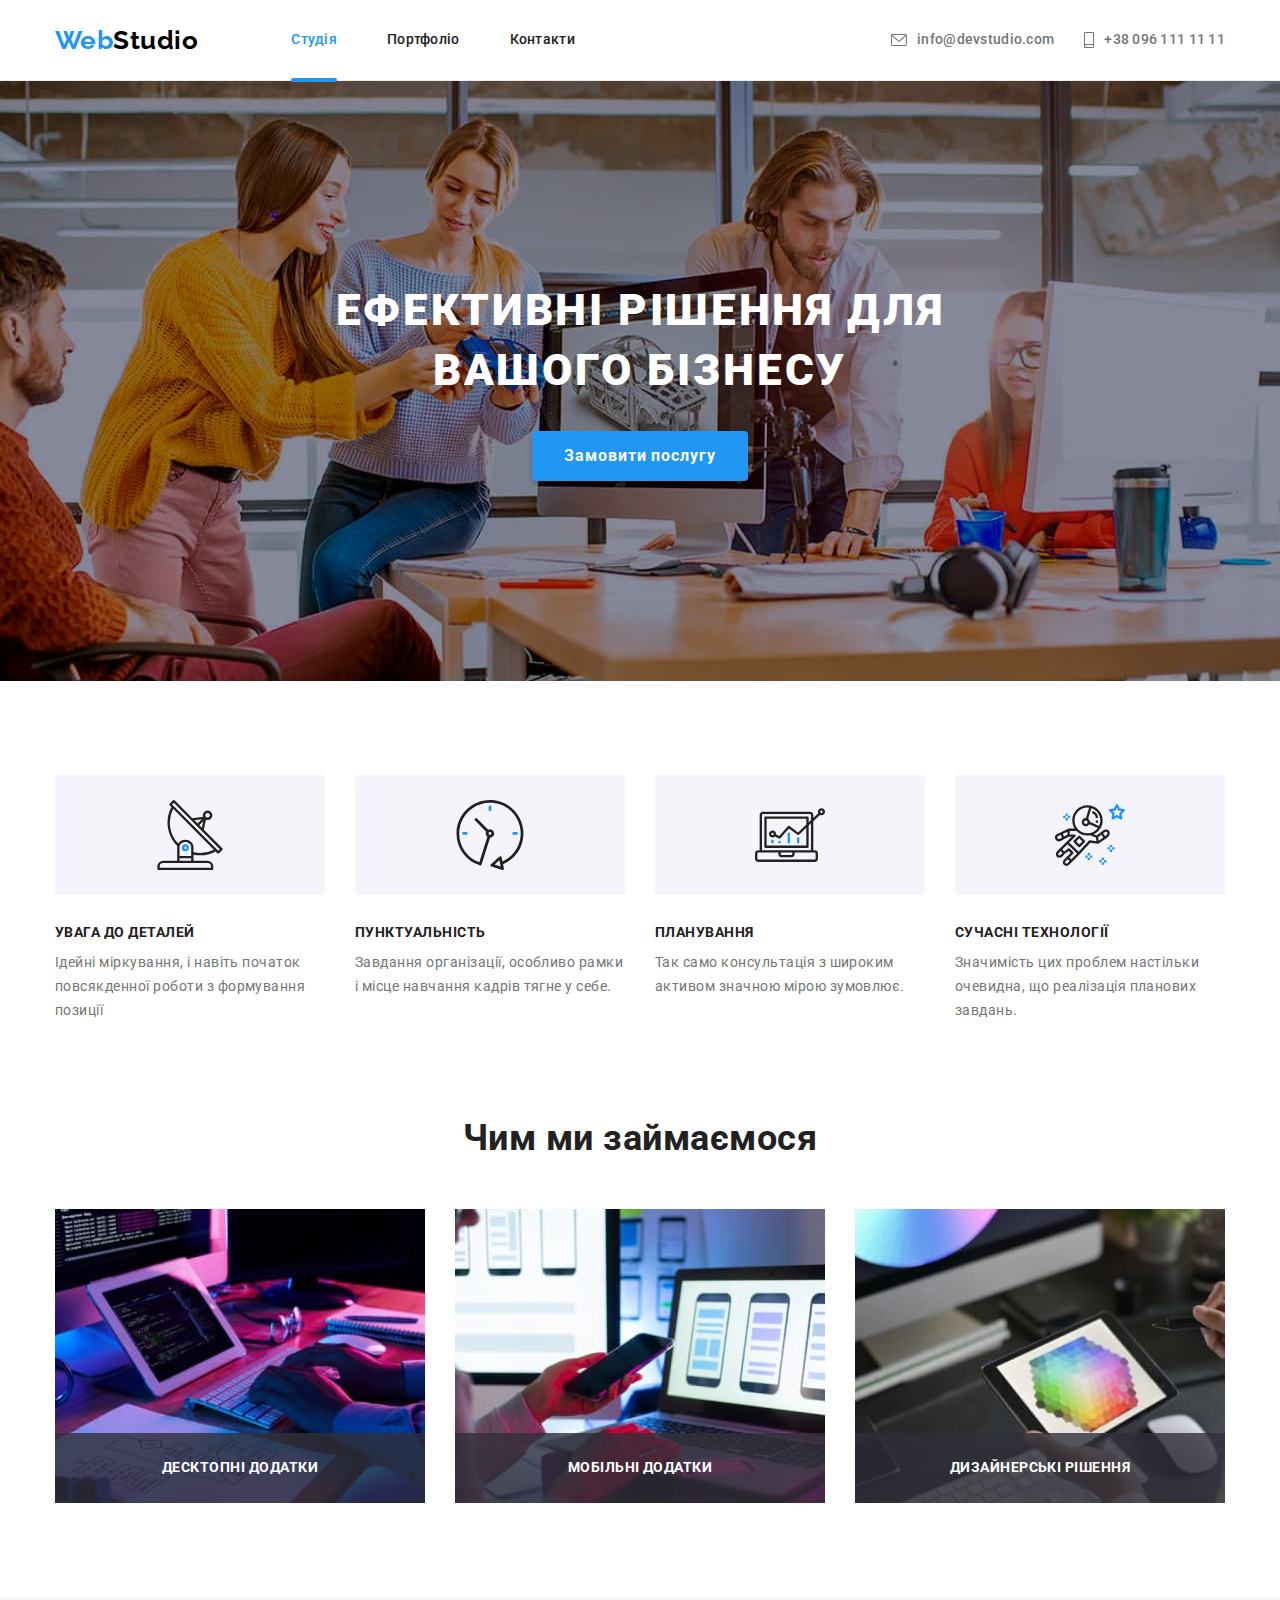
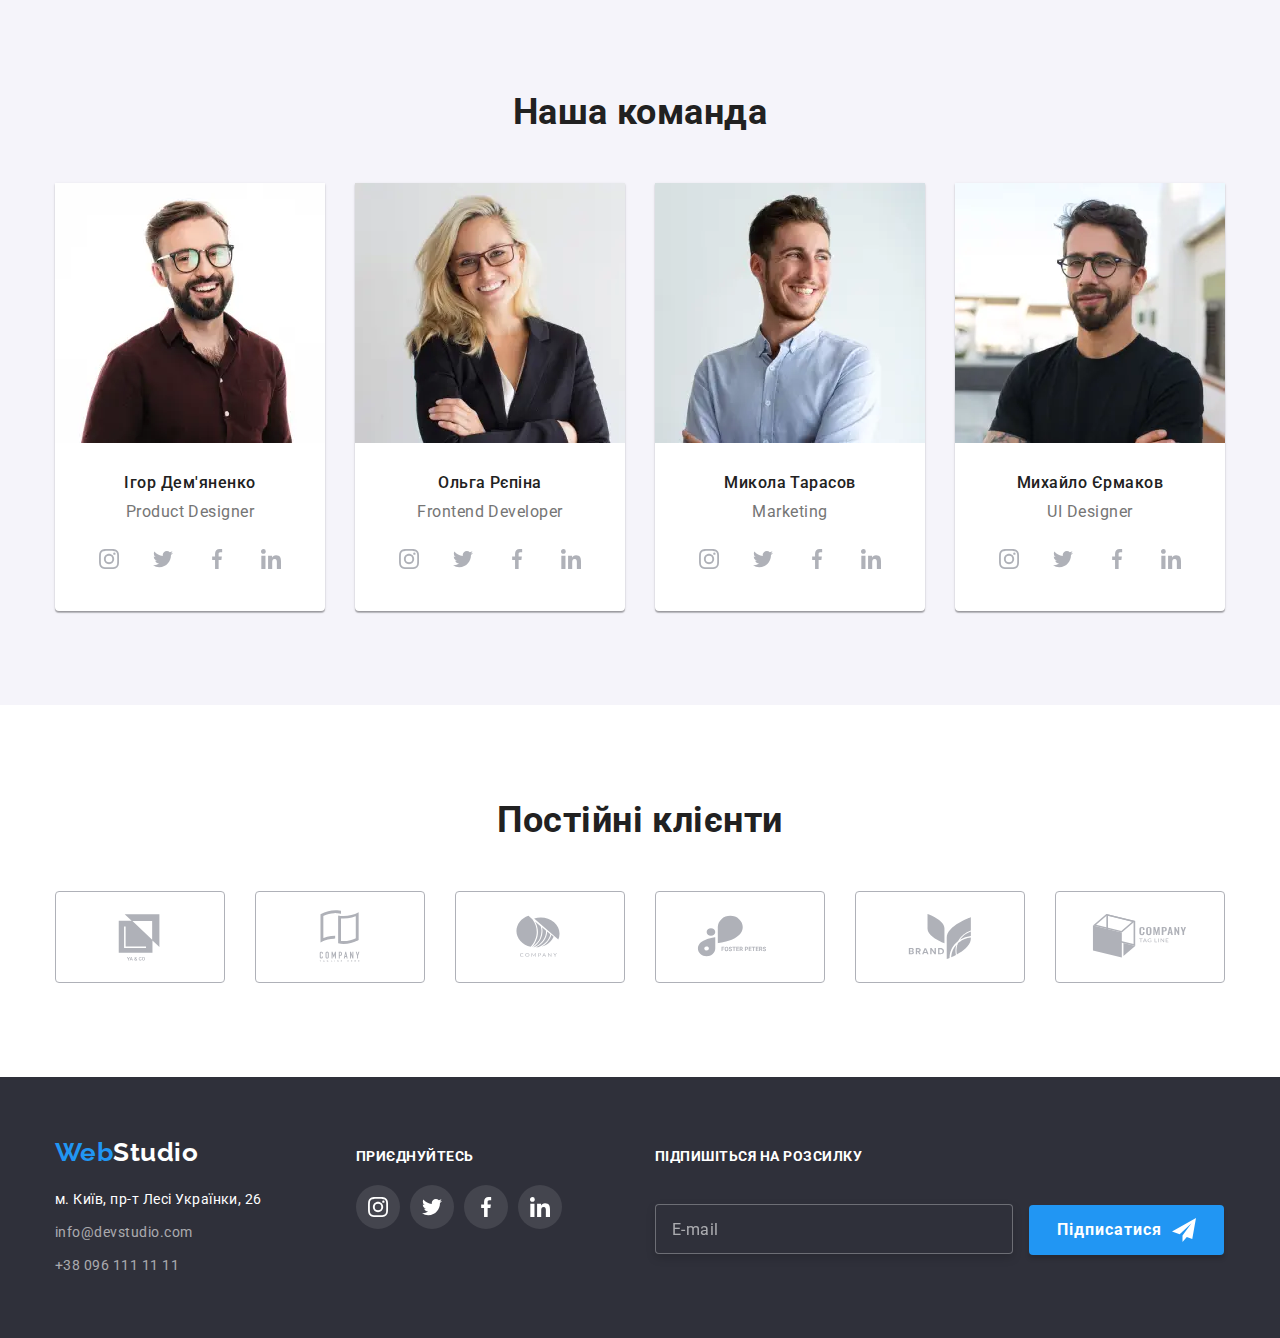
==== commit 82fa6f0d: "Вносить зміни по верстці в Модальне вікно" ====
--- a/index.html
+++ b/index.html
@@ -676,7 +676,8 @@
         </div>
     </footer>
 
-    <!-- <div class="backdrop is-hidden" data-modal>
+    <!-- Модальне вікно -->
+    <div class="backdrop is-hidden" data-modal>
         <div class="modal">
             <button type="button" class="modal__btn_close" data-modal-close>
                 <svg class="modal__close-icon" width="18px" height="18px">
@@ -734,10 +735,10 @@
             </form>
 
         </div>
-    </div> -->
+    </div>
 
     <script src="./js/mobile-menu.js"></script>
-    <!-- <script src="./js/modal.js"></script> -->
+    <script src="./js/modal.js"></script>
     
 </body>
 </html>
--- a/css/main.min.css
+++ b/css/main.min.css
@@ -1 +1 @@
-:root{--pimary-text-color: #212121;--secondary-text-color: #757575;--accent-color: #2196F3;--primary-logo-color: #2196F3;--header-logo-color: #000000;--footer-logo-color: #FFFFFF;--primary-light-text-color: #FFFFFF;--secondary-light-text-color: rgba(255, 255, 255, 0.6);--pimary-bg-color: #FFFFFF;--dark-bg-color: #2F303A;--light-bg-color: #F5F4FA;--header-border-color: #ECECEC;--card-border-color: #EEEEEE;--accent-btn: #188CE8;--service-btn-shadow: rgba(0, 0, 0, 0.15);--first-team-shadow: rgba(0, 0, 0, 0.12);--second-team-shadow: rgba(0, 0, 0, 0.14);--third-team-shadow: rgba(0, 0, 0, 0.2);--first-portfolio-btn-shadow: rgba(0, 0, 0, 0.1);--second-portfolio-btn-shadow: rgba(0, 0, 0, 0.08);--third-portfolio-btn-shadow: rgba(0, 0, 0, 0.12);--first-portfolio-card-shadow: rgba(0, 0, 0, 0.12);--second-portfolio-card-shadow: rgba(0, 0, 0, 0.06);--third-portfolio-card-shadow: rgba(0, 0, 0, 0.16);--first-mobile-menu-shadow: rgba(0, 0, 0, 0.04);--second-mobile-menu-shadow: rgba(0, 0, 0, 0.08);--third-mobile-menu-shadow: rgba(0, 0, 0, 0.16);--down-bgc-service: #C4C4C4;--accent-color-icon: #FFFFFF;--icon-color: #AFB1B8;--icon-color-footer: #FFFFFF;--client-border: #AFB1B8;--icon-bg-footer: rgba(255, 255, 255, 0.1);--overlay-color: rgba(47, 48, 58, 0.4);--border-color-footer-subscription: rgba(255, 255, 255, 0.3);--overlay-card-work: rgba(47, 48, 58, 0.8);--overlay-card-portfolio: rgba(33, 150, 243, 0.9);--transition-dur-tf: 250ms cubic-bezier(0.4, 0, 0.2, 1);--backdrop-bg-color: rgba(0, 0, 0, 0.2);--border-color-modal: rgba(33, 33, 33, 0.2);--color-modal-icon: #212121;--border-color-modal-close-icon: rgba(0, 0, 0, 0.1);--color-modal-close-icon: #000000;--placeholder-color: rgba(117, 117, 117, 0.5);--pimary-font-text: Roboto, sans-serif;--font-logo: Raleway, sans-serif}.visually-hidden{position:absolute;white-space:nowrap;width:1px;height:1px;overflow:hidden;border:0;padding:0;clip:rect(0 0 0 0);clip-path:inset(50%);margin:-1px}.footer-form__btn,.service__btn,.modal__btn_submit{font-weight:700;line-height:1.88;letter-spacing:.06em;color:var(--primary-light-text-color);background-color:var(--accent-color);box-shadow:0px 4px 4px var(--service-btn-shadow)}h1,h2,h3,h4,p{margin-top:0px;margin-bottom:0px}ol,ul{margin-top:0px;margin-bottom:0px;padding-left:0px}body{font-family:var(--pimary-font-text);letter-spacing:.03em;color:var(--pimary-text-color);background-color:var(--pimary-bg-color)}header{border-bottom:1px solid var(--header-border-color)}img{display:block;min-width:100%}button{font-size:16px;text-align:center;border:none;border-radius:4px;cursor:pointer}.list{list-style:none}.container{padding-left:15px;padding-right:15px}@media screen and (min-width: 480px){.container{width:480px;margin-left:auto;margin-right:auto}}@media screen and (min-width: 768px){.container{width:768px}}@media screen and (min-width: 1200px){.container{width:1200px}}.section{padding-top:60px;padding-bottom:60px}@media screen and (min-width: 1200px){.section{padding-top:94px;padding-bottom:94px}}.section-title{margin-bottom:30px;font-size:28px;line-height:1.18;text-align:center}@media screen and (min-width: 1200px){.section-title{margin-bottom:50px;font-size:36px;line-height:1.17}}.logo{font-family:var(--font-logo);font-weight:700;font-size:24px;line-height:1.17;color:var(--primary-logo-color);text-decoration:none}.logo_dark{color:var(--header-logo-color)}.logo_light{color:var(--footer-logo-color)}@media screen and (min-width: 1200px){.logo{font-size:26px;line-height:1.19}}@media screen and (max-width: 767px){.mobile-menu{position:fixed;top:0;left:0;z-index:100;width:100%;max-height:100%;background-color:var(--pimary-bg-color);box-shadow:0px 4px 8px var(--first-mobile-menu-shadow),0px 2px 4px var(--second-mobile-menu-shadow),0px 1px 3px var(--third-mobile-menu-shadow);opacity:0;visibility:hidden;pointer-events:none;transition:opacity var(--transition-dur-tf),visibility var(--transition-dur-tf)}.mobile-menu.is-open{opacity:1;visibility:visible;pointer-events:auto}.mobile-menu__container{display:flex;flex-direction:column;height:100vh;position:relative;padding-top:48px;padding-bottom:48px;padding-left:40px}.mobile-menu__close-btn{position:absolute;top:10px;right:15px;background-color:rgba(0,0,0,0);border:0;padding:0;line-height:0;cursor:pointer;fill:var(--color-modal-icon);transition:fill var(--transition-dur-tf)}.mobile-menu__close-btn:hover,.mobile-menu__close-btn:focus{fill:var(--accent-color)}.mobile-menu__close-icon{width:40px;height:40px}.mobile-nav{display:flex;cursor:pointer}.mobile-nav__list{display:flex;flex-direction:column;row-gap:32px}.mobile-nav__item{position:relative}.mobile-nav__link,.mobile-contacts__link,.mobile-social-list__link{font-weight:500;letter-spacing:.02em;text-decoration:none}.mobile-nav__link{display:block;font-size:40px;line-height:1.18;color:inherit;transition:color var(--transition-dur-tf)}.mobile-nav__link:hover,.mobile-nav__link:focus{color:var(--accent-color)}.mobile-nav__link_current{color:var(--accent-color)}.mobile-nav__link_current::after{display:block;position:absolute;content:"";min-width:100%;height:3.71px;margin-left:auto;margin-right:auto;margin-top:0;background:var(--accent-color);border-radius:2px}.mobile-lists{margin-top:auto}.mobile-contacts__link{display:flex;font-size:24px;line-height:1.17;color:var(--secondary-text-color)}.mobile-contacts__link_accent{margin-bottom:32px;font-size:34px;line-height:1.18;color:var(--accent-color)}.mobile-social-list{display:inline-flex;margin-top:64px;column-gap:10px}.mobile-social-list__item{position:relative}.mobile-social-list__item:not(:last-child){border-right:1px solid var(--border-color-modal);padding-right:10px}.mobile-social-list__link{font-size:18px;line-height:1.22;color:var(--accent-color)}}@media screen and (min-width: 768px){.mobile-menu{display:none}}.backdrop{position:fixed;top:0;left:0;z-index:999;width:100%;height:100%;background-color:var(--backdrop-bg-color);transition:opacity 500ms ease-in-out,visibility 500ms ease-in-out}.backdrop.is-hidden{opacity:0;visibility:hidden;pointer-events:none}.backdrop.is-hidden .modal{transform:translate(-50%, -50%) scale(0.85)}.modal{position:absolute;top:50%;left:50%;transform:translate(-50%, -50%);width:528px;height:581px;padding:40px;background-color:var(--pimary-bg-color);transform:translate(-50%, -50%) scale(1);transition:transform 500ms ease-in-out}.modal__btn_close{position:absolute;top:8px;right:8px;display:flex;align-items:center;justify-content:center;width:30px;height:30px;border-radius:50%;border:1px solid rgba(0,0,0,.1);background-color:rgba(0,0,0,0);padding:0;cursor:pointer;fill:var(--color-modal-close-icon);transition:fill var(--transition-dur-tf)}.modal__btn_close:hover,.modal__btn_close:focus{fill:var(--accent-color)}.modal-form__text{font-style:normal;font-weight:700;font-size:20px;text-align:center;margin-bottom:12px}.modal-form{display:flex;flex-direction:column}.modal-form__label{margin-bottom:10px}.modal-form__label_desc,.modal-form__check-label{font-style:normal;font-weight:400}.modal-form__label_desc{display:block;margin-bottom:4px;font-size:12px;line-height:1.17;letter-spacing:.01em;color:var(--secondary-text-color)}.modal-form__input-wrapper{position:relative;display:block}.modal-form__input{height:40px;padding-left:42px}.modal-form__input:focus{outline:none;border-color:var(--accent-color)}.modal-form__message{height:120px;padding:12px 16px;resize:none;overflow:auto}.modal-form__message:focus{outline:none;border-color:var(--accent-color)}.modal-form__message::placeholder{color:var(--placeholder-color)}.modal-form__input,.modal-form__message{width:100%;border:1px solid var(--border-color-modal);border-radius:4px;transition:border-color var(--transition-dur-tf);cursor:pointer}.modal-form__icon{position:absolute;display:block;top:50%;left:12px;transform:translateY(-50%);width:18px;height:18px;fill:var(--color-modal-icon);transition:fill var(--transition-dur-tf)}.modal-form__input:focus+.modal-form__icon{fill:var(--accent-color)}.modal-form__check-label{display:flex;align-items:center;justify-content:center;font-size:14px;line-height:1.71;color:var(--secondary-text-color);overflow:hidden;cursor:pointer}.modal-form__check-icon{width:16px;height:15px;border:2px solid var(--pimary-text-color);border-radius:3px;fill:#fff;margin-right:7px;transition:background-color var(--transition-dur-tf),border-color var(--transition-dur-tf)}.modal-form__check:checked+.modal-form__check-icon{border-color:var(--accent-color);background-color:var(--accent-color)}.modal-form__check-icon_vector{display:none}.modal-form__check:checked+.modal-form__check-icon .modal-form__check-icon_vector{display:block}.modal-form-check-link{color:var(--accent-color)}.modal__btn_submit{margin-top:30px;padding:10px 52px;align-self:center;transition:background-color var(--transition-dur-tf)}.modal__btn_submit:hover,.modal__btn_submit:focus{background-color:var(--accent-btn)}@media screen and (max-width: 767px){.site-nav{display:none}.contacts{display:none}.mobile-burger-btn{line-height:0;border:none;background-color:rgba(0,0,0,0);padding:0}.mobile-burger-btn__icon{width:40px;height:40px}.header{padding-top:16px;padding-bottom:16px}}.header__container{display:flex;align-items:center;justify-content:space-between}@media screen and (min-width: 768px){.mobile-burger-btn{display:none}.main-nav{display:flex;align-items:center}.site-nav{display:flex;margin-left:88px;column-gap:50px}.site-nav__item{position:relative}.site-nav__link,.contacts__link{font-weight:500;letter-spacing:.02em;text-decoration:none;transition:color var(--transition-dur-tf)}.site-nav__link{display:block;padding-top:32px;padding-bottom:32px;font-size:14px;line-height:1.14;color:inherit}.site-nav__link:hover,.site-nav__link:focus{color:var(--accent-color)}.site-nav__link_current{color:var(--accent-color)}.site-nav__link_current::after{display:block;position:absolute;content:"";width:100%;height:4px;margin-left:auto;margin-right:auto;margin-top:30px;background:var(--accent-color);border-radius:2px}.contacts__item:not(:first-child){margin-top:10px}.contacts__link{display:flex;align-items:center;font-size:12px;line-height:1.17;color:var(--secondary-text-color)}.contacts__link:hover,.contacts__link:focus{color:var(--accent-color)}.mail-icon,.smartphone-icon{margin-right:8px;fill:currentColor}.mail-icon{width:14px;height:10px}.smartphone-icon{width:10px;height:14px}}@media screen and (min-width: 1200px){.site-nav{margin-left:93px}.contacts{display:flex;align-items:baseline;justify-content:center;margin-left:auto}.contacts__item:not(:first-child){margin-top:0}.contacts__link{padding-top:32px;padding-bottom:32px;font-size:14px;line-height:1.14}.contacts__link_right{margin-right:30px}.mail-icon,.smartphone-icon{margin-right:10px}.mail-icon{width:16px;height:12px}.smartphone-icon{height:16px}}.service{max-width:1600px;margin-left:auto;margin-right:auto;padding-top:118px;padding-bottom:118px;text-align:center;color:var(--primary-light-text-color);background-color:var(--down-bgc-service);background-image:linear-gradient(var(--overlay-color), var(--overlay-color)),url(../images/mainpage/servise/servise-mobile.jpg);background-size:cover}@media screen and (min-device-pixel-ratio: 2)and (max-width: 767px),screen and (min-resolution: 192dpi)and (max-width: 767px),screen and (min-resolution: 2dppx)and (max-width: 767px){.service{background-image:url(../images/mainpage/servise/servise-mobile@2x.jpg)}}.service__title{width:360px;margin-right:auto;margin-left:auto;font-weight:900;font-size:26px;line-height:1.62;letter-spacing:.06em;text-align:center;text-transform:uppercase}.service__btn{margin-top:30px;padding:10px 24px;transition:background-color var(--transition-dur-tf)}.service__btn:hover,.service__btn:focus{background-color:var(--accent-btn)}@media screen and (min-width: 768px){.service{background-image:url(../images/mainpage/servise/servise-tablet.jpg)}}@media(min-device-pixel-ratio: 2)and (min-width: 768px),screen and (min-resolution: 192dpi)and (min-width: 768px),screen and (min-resolution: 2dppx)and (min-width: 768px){.service{background-image:url(../images/mainpage/servise/servise-tablet@2x.jpg)}}@media screen and (min-width: 1200px){.service{padding-top:200px;padding-bottom:200px;background-image:url(../images/mainpage/servise/servise-desktop.jpg)}.service__title{width:696px;font-size:44px;line-height:1.36}.service__btn{padding-left:32px;padding-right:32px}}@media screen and (min-device-pixel-ratio: 2)and (min-width: 1200px),screen and (min-resolution: 192dpi)and (min-width: 1200px),screen and (min-resolution: 2dppx)and (min-width: 1200px){.service{background-image:url(../images/mainpage/servise/servise-desktop@2x.jpg)}}.features__list{display:flex;flex-wrap:wrap;gap:30px}.features__item-thumb{display:flex;align-items:center;justify-content:center;width:450px;height:120px;background:var(--light-bg-color);border-radius:4px}.antenna-icon,.clock-icon,.diagram-icon,.astronaut-icon{display:inline-block;width:70px;height:70px}.feature__title{margin-top:30px;font-size:14px;line-height:1.14;text-align:center}.about-feature{margin-top:10px;font-size:14px;line-height:1.71;color:var(--secondary-text-color)}@media screen and (min-width: 768px){.features__item{flex-basis:calc((100% - 30px)/2)}.features__item-thumb{width:354px}.feature__title{text-align:start}}@media screen and (min-width: 1200px){.features__item{flex-basis:calc((100% - 90px)/4)}.features__item-thumb{width:270px}}@media screen and (max-width: 1199px){.work{display:none}}.work{padding-top:0px}.work__list{display:flex;flex-wrap:wrap;gap:30px}.work__item{flex-basis:calc((100% - 60px)/3)}.work__card{position:relative}.work__text{display:flex;position:absolute;bottom:0;left:0;width:100%;height:70px;margin:0;font-size:14px;line-height:1.14;align-items:center;justify-content:center;font-weight:700;color:var(--primary-light-text-color);background-color:var(--overlay-card-work);text-transform:uppercase}.team__section{background-color:var(--light-bg-color)}.team__list{display:flex;flex-wrap:wrap;gap:30px}.team__item{background-color:var(--pimary-bg-color);box-shadow:0px 1px 3px var(--first-team-shadow),0px 1px 1px var(--second-team-shadow),0px 2px 1px var(--third-team-shadow);border-radius:0px 0px 4px 4px}.team__card-content{padding-top:30px;padding-bottom:24px}.team__title,.team__post{font-size:16px;line-height:1.19;text-align:center}.team__title{margin-bottom:10px;font-weight:500}.team__post{color:var(--secondary-text-color)}.social-list{display:flex;column-gap:10px;justify-content:center;margin-top:16px}.social-list__link{display:flex;align-items:center;justify-content:center;width:44px;height:44px;background:var(--pimary-bg-color);border-radius:50%;transition:background-color var(--transition-dur-tf)}.social-list__link:hover,.social-list__link:focus{background-color:var(--accent-color)}.social-list__icon{width:20px;height:20px;fill:var(--icon-color);transition:fill var(--transition-dur-tf)}.social-list__link:hover .social-list__icon,.social-list__link:focus .social-list__icon{fill:var(--accent-color-icon)}@media screen and (min-width: 768px){.team__item{flex-basis:calc((100% - 30px)/2)}}@media screen and (min-width: 1200px){.team__item{flex-basis:calc((100% - 90px)/4)}.team__card-content{padding-bottom:30px}}.client__list{display:flex;flex-wrap:wrap;gap:30px}.client__item{flex-basis:calc((100% - 30px)/2)}.client__card-thumb{display:flex;align-items:center;justify-content:center;width:210px;height:92px;border:1px solid var(--client-border);border-radius:4px;transition:border var(--transition-dur-tf)}.client__card-thumb:hover,.client__card-thumb:focus{border:1px solid var(--accent-color)}.logo-icon{width:106px;height:60px;fill:var(--icon-color);transition:fill var(--transition-dur-tf)}.client__link:hover .logo-icon,.client__link:focus .logo-icon{fill:var(--accent-color)}@media screen and (min-width: 768px){.client__item{flex-basis:calc((100% - 60px)/3)}.client__card-thumb{width:226px}}@media screen and (min-width: 1200px){.client__item{flex-basis:calc((100% - 150px)/6)}.client__card-thumb{width:170px}}.portfolio__btn-list{display:flex;margin-bottom:50px;justify-content:center;column-gap:8px}.portfolio__btn{padding:6px 22px;font-weight:500;line-height:1.62;letter-spacing:.03em;background-color:var(--light-bg-color);transition:color var(--transition-dur-tf),background-color var(--transition-dur-tf),box-shadow var(--transition-dur-tf)}.portfolio__btn:hover,.portfolio__btn:focus{color:var(--primary-light-text-color);background-color:var(--accent-color);box-shadow:0px 3px 1px var(--first-portfolio-btn-shadow),0px 1px 2px var(--second-portfolio-btn-shadow),0px 2px 2px var(--third-portfolio-btn-shadow)}.portfolio__card-list{display:flex;flex-wrap:wrap;gap:30px}.portfolio__card-item{flex-basis:calc((100% - 180px)/9)}.portfolio__link{text-decoration:none;display:block;transition:box-shadow var(--transition-dur-tf)}.portfolio__link:hover{box-shadow:0px 1px 1px var(--first-portfolio-card-shadow),0px 4px 4px var(--second-portfolio-card-shadow),1px 4px 6px var(--third-portfolio-card-shadow)}.portfolio__card-thumb{position:relative;overflow:hidden}.portfolio__overlay{position:absolute;top:0;left:0;width:100%;height:100%;background:var(--overlay-card-portfolio);color:var(--primary-light-text-color);font-style:normal;font-weight:400;font-size:18px;line-height:1.56;text-align:center;padding:63px 24px;overflow:auto;transform:translateY(100%);transition:transform var(--transition-dur-tf)}.portfolio__link:hover .portfolio__overlay,.portfolio__link:focus .portfolio__overlay{transform:translateY(0%)}.portfolio__card-content{padding:20px 24px;border-right:1px solid var(--card-border-color);border-bottom:1px solid var(--card-border-color);border-left:1px solid var(--card-border-color)}.portfolio__title{margin-bottom:4px;font-size:18px;line-height:2;letter-spacing:.06em;color:var(--pimary-text-color)}.portfolio__post{line-height:1.88;color:var(--secondary-text-color)}.footer{padding-top:60px;padding-bottom:60px;background-color:var(--dark-bg-color)}.address__card-thumb{text-align:center}.address{margin-top:20px;font-style:normal;font-size:14px;line-height:1.71;color:var(--secondary-text-color)}.address__item:not(:first-child){margin-top:8px}.address__list .address__link_light{color:var(--primary-light-text-color)}.address__link{color:var(--secondary-light-text-color);text-decoration:none;transition:color var(--transition-dur-tf)}.address__link:hover,.address__link:focus{color:var(--accent-color)}.footer__social-card-thumb{margin-top:60px}.footer__text{font-weight:700;font-size:14px;line-height:1.14;color:var(--primary-light-text-color);text-transform:uppercase;text-align:center}.footer__social-list{display:flex;column-gap:10px;justify-content:center;margin-top:20px}.footer__social-item{display:flex;align-items:center;justify-content:center}.footer__social-link{display:flex;align-items:center;justify-content:center;width:44px;height:44px;background:var(--icon-bg-footer);border-radius:50%;transition:background-color var(--transition-dur-tf)}.footer__social-link:hover,.footer__social-link:focus{background-color:var(--accent-color)}.footer__social-icon{width:20px;height:20px;fill:var(--icon-color-footer)}.footer__subscription-card-thumb{width:450px;margin-top:60px}.footer-form{margin-top:20px}.footer-form__input{display:inline-flex;width:450px;height:50px;box-sizing:border-box;padding:15px 16px;align-items:center;line-height:1.25;letter-spacing:.03em;border:1px solid var(--border-color-footer-subscription);filter:drop-shadow(0px 4px 4px var(--service-btn-shadow));border-radius:4px;background-color:var(--dark-bg-color);color:var(--primary-light-text-color);transition:border-color var(--transition-dur-tf)}.footer-form__input:focus{outline:none;border-color:var(--accent-color);cursor:pointer}.footer-form__input::placeholder{color:var(--secondary-light-text-color)}.footer-form__btn{display:block;align-items:center;margin-right:auto;margin-left:auto;margin-top:20px;padding:10px 28px 10px 31px}.send-icon{width:24px;height:24px;fill:var(--icon-color-footer);margin-left:12px}@media screen and (min-width: 768px){.footer__social-card-thumb{display:flex;flex-direction:column;align-items:center;margin-top:0}.card-thumb-tablet-position{display:flex;align-items:baseline;justify-content:space-around}.footer__subscription-card-thumb{margin-right:auto;margin-left:auto}}@media screen and (min-width: 1200px){.footer__container{display:flex;align-items:baseline}.address__card-thumb{width:231px;text-align:left}.address__item:not(:first-child){margin-top:9px}.footer__social-card-thumb{display:block;margin-left:70px}.footer__text{text-align:left}.footer__subscription-card-thumb{width:570px;margin-top:0;margin-right:0}.footer-form__input{display:inline-flex;width:358px}.footer-form__btn{display:inline-flex;margin-left:12px;padding-left:28px}.send-icon{margin-left:10px}}/*# sourceMappingURL=main.min.css.map */+:root{--pimary-text-color: #212121;--secondary-text-color: #757575;--accent-color: #2196F3;--primary-logo-color: #2196F3;--header-logo-color: #000000;--footer-logo-color: #FFFFFF;--primary-light-text-color: #FFFFFF;--secondary-light-text-color: rgba(255, 255, 255, 0.6);--pimary-bg-color: #FFFFFF;--dark-bg-color: #2F303A;--light-bg-color: #F5F4FA;--header-border-color: #ECECEC;--card-border-color: #EEEEEE;--accent-btn: #188CE8;--service-btn-shadow: rgba(0, 0, 0, 0.15);--first-team-shadow: rgba(0, 0, 0, 0.12);--second-team-shadow: rgba(0, 0, 0, 0.14);--third-team-shadow: rgba(0, 0, 0, 0.2);--first-portfolio-btn-shadow: rgba(0, 0, 0, 0.1);--second-portfolio-btn-shadow: rgba(0, 0, 0, 0.08);--third-portfolio-btn-shadow: rgba(0, 0, 0, 0.12);--first-portfolio-card-shadow: rgba(0, 0, 0, 0.12);--second-portfolio-card-shadow: rgba(0, 0, 0, 0.06);--third-portfolio-card-shadow: rgba(0, 0, 0, 0.16);--first-mobile-menu-shadow: rgba(0, 0, 0, 0.04);--second-mobile-menu-shadow: rgba(0, 0, 0, 0.08);--third-mobile-menu-shadow: rgba(0, 0, 0, 0.16);--down-bgc-service: #C4C4C4;--accent-color-icon: #FFFFFF;--icon-color: #AFB1B8;--icon-color-footer: #FFFFFF;--client-border: #AFB1B8;--icon-bg-footer: rgba(255, 255, 255, 0.1);--overlay-color: rgba(47, 48, 58, 0.4);--border-color-footer-subscription: rgba(255, 255, 255, 0.3);--overlay-card-work: rgba(47, 48, 58, 0.8);--overlay-card-portfolio: rgba(33, 150, 243, 0.9);--transition-dur-tf: 250ms cubic-bezier(0.4, 0, 0.2, 1);--backdrop-bg-color: rgba(0, 0, 0, 0.2);--border-color-modal: rgba(33, 33, 33, 0.2);--color-modal-icon: #212121;--border-color-modal-close-icon: rgba(0, 0, 0, 0.1);--color-modal-close-icon: #000000;--placeholder-color: rgba(117, 117, 117, 0.5);--pimary-font-text: Roboto, sans-serif;--font-logo: Raleway, sans-serif}.visually-hidden{position:absolute;white-space:nowrap;width:1px;height:1px;overflow:hidden;border:0;padding:0;clip:rect(0 0 0 0);clip-path:inset(50%);margin:-1px}.footer-form__btn,.service__btn,.modal__btn_submit{font-weight:700;line-height:1.88;letter-spacing:.06em;color:var(--primary-light-text-color);background-color:var(--accent-color);box-shadow:0px 4px 4px var(--service-btn-shadow)}h1,h2,h3,h4,p{margin-top:0px;margin-bottom:0px}ol,ul{margin-top:0px;margin-bottom:0px;padding-left:0px}body{font-family:var(--pimary-font-text);letter-spacing:.03em;color:var(--pimary-text-color);background-color:var(--pimary-bg-color)}header{border-bottom:1px solid var(--header-border-color)}img{display:block;min-width:100%}button{font-size:16px;text-align:center;border:none;border-radius:4px;cursor:pointer}.list{list-style:none}.container{padding-left:15px;padding-right:15px}@media screen and (min-width: 480px){.container{width:480px;margin-left:auto;margin-right:auto}}@media screen and (min-width: 768px){.container{width:768px}}@media screen and (min-width: 1200px){.container{width:1200px}}.section{padding-top:60px;padding-bottom:60px}@media screen and (min-width: 1200px){.section{padding-top:94px;padding-bottom:94px}}.section-title{margin-bottom:30px;font-size:28px;line-height:1.18;text-align:center}@media screen and (min-width: 1200px){.section-title{margin-bottom:50px;font-size:36px;line-height:1.17}}.logo{font-family:var(--font-logo);font-weight:700;font-size:24px;line-height:1.17;color:var(--primary-logo-color);text-decoration:none}.logo_dark{color:var(--header-logo-color)}.logo_light{color:var(--footer-logo-color)}@media screen and (min-width: 1200px){.logo{font-size:26px;line-height:1.19}}@media screen and (max-width: 767px){.mobile-menu{position:fixed;top:0;left:0;z-index:100;width:100%;max-height:100%;background-color:var(--pimary-bg-color);box-shadow:0px 4px 8px var(--first-mobile-menu-shadow),0px 2px 4px var(--second-mobile-menu-shadow),0px 1px 3px var(--third-mobile-menu-shadow);opacity:0;visibility:hidden;pointer-events:none;transition:opacity var(--transition-dur-tf),visibility var(--transition-dur-tf)}.mobile-menu.is-open{opacity:1;visibility:visible;pointer-events:auto}.mobile-menu__container{display:flex;flex-direction:column;height:100vh;position:relative;padding-top:48px;padding-bottom:48px;padding-left:40px}.mobile-menu__close-btn{position:absolute;top:10px;right:15px;background-color:rgba(0,0,0,0);border:0;padding:0;line-height:0;cursor:pointer;fill:var(--color-modal-icon);transition:fill var(--transition-dur-tf)}.mobile-menu__close-btn:hover,.mobile-menu__close-btn:focus{fill:var(--accent-color)}.mobile-menu__close-icon{width:40px;height:40px}.mobile-nav{display:flex;cursor:pointer}.mobile-nav__list{display:flex;flex-direction:column;row-gap:32px}.mobile-nav__item{position:relative}.mobile-nav__link,.mobile-contacts__link,.mobile-social-list__link{font-weight:500;letter-spacing:.02em;text-decoration:none}.mobile-nav__link{display:block;font-size:40px;line-height:1.18;color:inherit;transition:color var(--transition-dur-tf)}.mobile-nav__link:hover,.mobile-nav__link:focus{color:var(--accent-color)}.mobile-nav__link_current{color:var(--accent-color)}.mobile-nav__link_current::after{display:block;position:absolute;content:"";min-width:100%;height:3.71px;margin-left:auto;margin-right:auto;margin-top:0;background:var(--accent-color);border-radius:2px}.mobile-lists{margin-top:auto}.mobile-contacts__link{display:flex;font-size:24px;line-height:1.17;color:var(--secondary-text-color)}.mobile-contacts__link_accent{margin-bottom:32px;font-size:34px;line-height:1.18;color:var(--accent-color)}.mobile-social-list{display:inline-flex;margin-top:64px;column-gap:10px}.mobile-social-list__item{position:relative}.mobile-social-list__item:not(:last-child){border-right:1px solid var(--border-color-modal);padding-right:10px}.mobile-social-list__link{font-size:18px;line-height:1.22;color:var(--accent-color)}}@media screen and (min-width: 768px){.mobile-menu{display:none}}.backdrop{position:fixed;top:0;left:0;z-index:999;width:100%;height:100%;background-color:var(--backdrop-bg-color);transition:opacity 500ms ease-in-out,visibility 500ms ease-in-out}.backdrop.is-hidden{opacity:0;visibility:hidden;pointer-events:none}.backdrop.is-hidden .modal{transform:translate(-50%, -50%) scale(0.85)}.modal{position:absolute;top:50%;left:50%;transform:translate(-50%, -50%);width:450px;height:609px;padding:40px;background-color:var(--pimary-bg-color);transform:translate(-50%, -50%) scale(1);transition:transform 500ms ease-in-out}.modal__btn_close{position:absolute;top:8px;right:8px;display:flex;align-items:center;justify-content:center;width:30px;height:30px;border-radius:50%;border:1px solid rgba(0,0,0,.1);background-color:rgba(0,0,0,0);padding:0;cursor:pointer;fill:var(--color-modal-close-icon);transition:fill var(--transition-dur-tf)}.modal__btn_close:hover,.modal__btn_close:focus{fill:var(--accent-color)}@media screen and (min-width: 1200px){.modal{width:528px;height:581px}}.modal-form__text{font-style:normal;font-weight:700;font-size:20px;text-align:center;margin-bottom:12px}.modal-form{display:flex;flex-direction:column}.modal-form__label{margin-bottom:10px}.modal-form__label_desc,.modal-form__check-label{font-style:normal;font-weight:400}.modal-form__label_desc{display:block;margin-bottom:4px;font-size:12px;line-height:1.17;letter-spacing:.01em;color:var(--secondary-text-color)}.modal-form__input-wrapper{position:relative;display:block}.modal-form__input{height:40px;padding-left:42px}.modal-form__input:focus{outline:none;border-color:var(--accent-color)}.modal-form__message{height:120px;padding:12px 16px;resize:none;overflow:auto}.modal-form__message:focus{outline:none;border-color:var(--accent-color)}.modal-form__message::placeholder{color:var(--placeholder-color)}.modal-form__input,.modal-form__message{width:100%;border:1px solid var(--border-color-modal);border-radius:4px;transition:border-color var(--transition-dur-tf);cursor:pointer}.modal-form__icon{position:absolute;display:block;top:50%;left:12px;transform:translateY(-50%);width:18px;height:18px;fill:var(--color-modal-icon);transition:fill var(--transition-dur-tf)}.modal-form__input:focus+.modal-form__icon{fill:var(--accent-color)}.modal-form__check-label{display:flex;align-items:center;justify-content:center;font-size:12px;line-height:1.17;color:var(--secondary-text-color);overflow:hidden;cursor:pointer}.modal-form__check-icon{width:16px;height:15px;border:2px solid var(--pimary-text-color);border-radius:3px;fill:#fff;margin-right:8px;transition:background-color var(--transition-dur-tf),border-color var(--transition-dur-tf)}.modal-form__check:checked+.modal-form__check-icon{border-color:var(--accent-color);background-color:var(--accent-color)}.modal-form__check-icon_vector{display:none}.modal-form__check:checked+.modal-form__check-icon .modal-form__check-icon_vector{display:block}.modal-form-check-link{color:var(--accent-color)}.modal__btn_submit{margin-top:30px;padding:10px 52px;align-self:center;transition:background-color var(--transition-dur-tf)}.modal__btn_submit:hover,.modal__btn_submit:focus{background-color:var(--accent-btn)}@media screen and (max-width: 1199px){.modal-form__text{line-height:1.5}}@media screen and (min-width: 1200px){.modal-form__check-label{font-size:14px;line-height:1.71}}@media screen and (max-width: 767px){.site-nav{display:none}.contacts{display:none}.mobile-burger-btn{line-height:0;border:none;background-color:rgba(0,0,0,0);padding:0}.mobile-burger-btn__icon{width:40px;height:40px}.header{padding-top:16px;padding-bottom:16px}}.header__container{display:flex;align-items:center;justify-content:space-between}@media screen and (min-width: 768px){.mobile-burger-btn{display:none}.main-nav{display:flex;align-items:center}.site-nav{display:flex;margin-left:88px;column-gap:50px}.site-nav__item{position:relative}.site-nav__link,.contacts__link{font-weight:500;letter-spacing:.02em;text-decoration:none;transition:color var(--transition-dur-tf)}.site-nav__link{display:block;padding-top:32px;padding-bottom:32px;font-size:14px;line-height:1.14;color:inherit}.site-nav__link:hover,.site-nav__link:focus{color:var(--accent-color)}.site-nav__link_current{color:var(--accent-color)}.site-nav__link_current::after{display:block;position:absolute;content:"";width:100%;height:4px;margin-left:auto;margin-right:auto;margin-top:30px;background:var(--accent-color);border-radius:2px}.contacts__item:not(:first-child){margin-top:10px}.contacts__link{display:flex;align-items:center;font-size:12px;line-height:1.17;color:var(--secondary-text-color)}.contacts__link:hover,.contacts__link:focus{color:var(--accent-color)}.mail-icon,.smartphone-icon{margin-right:8px;fill:currentColor}.mail-icon{width:14px;height:10px}.smartphone-icon{width:10px;height:14px}}@media screen and (min-width: 1200px){.site-nav{margin-left:93px}.contacts{display:flex;margin-left:auto}.contacts__item:not(:first-child){margin-top:0}.contacts__link{padding-top:32px;padding-bottom:32px;font-size:14px;line-height:1.14}.contacts__link_right{margin-right:30px}.mail-icon,.smartphone-icon{margin-right:10px}.mail-icon{width:16px;height:12px}.smartphone-icon{height:16px}}.service{max-width:1600px;margin-left:auto;margin-right:auto;padding-top:118px;padding-bottom:118px;text-align:center;color:var(--primary-light-text-color);background-color:var(--down-bgc-service);background-image:linear-gradient(var(--overlay-color), var(--overlay-color)),url(../images/mainpage/servise/servise-mobile.jpg);background-position:center;background-size:cover}@media screen and (min-device-pixel-ratio: 2)and (max-width: 767px),screen and (min-resolution: 192dpi)and (max-width: 767px),screen and (min-resolution: 2dppx)and (max-width: 767px){.service{background-image:url(../images/mainpage/servise/servise-mobile@2x.jpg)}}.service__title{width:360px;margin-right:auto;margin-left:auto;font-weight:900;font-size:26px;line-height:1.62;letter-spacing:.06em;text-align:center;text-transform:uppercase}.service__btn{margin-top:30px;padding:10px 24px;transition:background-color var(--transition-dur-tf)}.service__btn:hover,.service__btn:focus{background-color:var(--accent-btn)}@media screen and (min-width: 768px){.service{background-image:url(../images/mainpage/servise/servise-tablet.jpg)}}@media(min-device-pixel-ratio: 2)and (min-width: 768px),screen and (min-resolution: 192dpi)and (min-width: 768px),screen and (min-resolution: 2dppx)and (min-width: 768px){.service{background-image:url(../images/mainpage/servise/servise-tablet@2x.jpg)}}@media screen and (min-width: 1200px){.service{padding-top:200px;padding-bottom:200px;background-image:url(../images/mainpage/servise/servise-desktop.jpg)}.service__title{width:696px;font-size:44px;line-height:1.36}.service__btn{padding-left:32px;padding-right:32px}}@media screen and (min-device-pixel-ratio: 2)and (min-width: 1200px),screen and (min-resolution: 192dpi)and (min-width: 1200px),screen and (min-resolution: 2dppx)and (min-width: 1200px){.service{background-image:url(../images/mainpage/servise/servise-desktop@2x.jpg)}}.features__list{display:flex;flex-wrap:wrap;gap:30px}.features__item-thumb{display:flex;align-items:center;justify-content:center;width:450px;height:120px;background:var(--light-bg-color);border-radius:4px}.antenna-icon,.clock-icon,.diagram-icon,.astronaut-icon{display:inline-block;width:70px;height:70px}.feature__title{margin-top:30px;font-size:14px;line-height:1.14;text-align:center}.about-feature{margin-top:10px;font-size:14px;line-height:1.71;color:var(--secondary-text-color)}@media screen and (min-width: 768px){.features__item{flex-basis:calc((100% - 30px)/2)}.features__item-thumb{width:354px}.feature__title{text-align:start}}@media screen and (min-width: 1200px){.features__item{flex-basis:calc((100% - 90px)/4)}.features__item-thumb{width:270px}}@media screen and (max-width: 1199px){.work{display:none}}.work{padding-top:0px}.work__list{display:flex;flex-wrap:wrap;gap:30px}.work__item{flex-basis:calc((100% - 60px)/3)}.work__card{position:relative}.work__text{display:flex;position:absolute;bottom:0;left:0;width:100%;height:70px;margin:0;font-size:14px;line-height:1.14;align-items:center;justify-content:center;font-weight:700;color:var(--primary-light-text-color);background-color:var(--overlay-card-work);text-transform:uppercase}.team__section{background-color:var(--light-bg-color)}.team__list{display:flex;flex-wrap:wrap;gap:30px}.team__item{background-color:var(--pimary-bg-color);box-shadow:0px 1px 3px var(--first-team-shadow),0px 1px 1px var(--second-team-shadow),0px 2px 1px var(--third-team-shadow);border-radius:0px 0px 4px 4px}.team__card-content{padding-top:30px;padding-bottom:24px}.team__title,.team__post{font-size:16px;line-height:1.19;text-align:center}.team__title{margin-bottom:10px;font-weight:500}.team__post{color:var(--secondary-text-color)}.social-list{display:flex;column-gap:10px;justify-content:center;margin-top:16px}.social-list__link{display:flex;align-items:center;justify-content:center;width:44px;height:44px;background:var(--pimary-bg-color);border-radius:50%;transition:background-color var(--transition-dur-tf)}.social-list__link:hover,.social-list__link:focus{background-color:var(--accent-color)}.social-list__icon{width:20px;height:20px;fill:var(--icon-color);transition:fill var(--transition-dur-tf)}.social-list__link:hover .social-list__icon,.social-list__link:focus .social-list__icon{fill:var(--accent-color-icon)}@media screen and (min-width: 768px){.team__item{flex-basis:calc((100% - 30px)/2)}}@media screen and (min-width: 1200px){.team__item{flex-basis:calc((100% - 90px)/4)}.team__card-content{padding-bottom:30px}}.client__list{display:flex;flex-wrap:wrap;gap:30px}.client__item{flex-basis:calc((100% - 30px)/2)}.client__card-thumb{display:flex;align-items:center;justify-content:center;width:210px;height:92px;border:1px solid var(--client-border);border-radius:4px;transition:border var(--transition-dur-tf)}.client__card-thumb:hover,.client__card-thumb:focus{border:1px solid var(--accent-color)}.logo-icon{width:106px;height:60px;fill:var(--icon-color);transition:fill var(--transition-dur-tf)}.client__link:hover .logo-icon,.client__link:focus .logo-icon{fill:var(--accent-color)}@media screen and (min-width: 768px){.client__item{flex-basis:calc((100% - 60px)/3)}.client__card-thumb{width:226px}}@media screen and (min-width: 1200px){.client__item{flex-basis:calc((100% - 150px)/6)}.client__card-thumb{width:170px}}.portfolio__btn-list{display:flex;flex-wrap:wrap;justify-content:flex-start;column-gap:8px;margin-bottom:40px}.portfolio__btn{padding:6px 22px;font-weight:500;line-height:1.62;letter-spacing:.03em;background-color:var(--light-bg-color);transition:color var(--transition-dur-tf),background-color var(--transition-dur-tf),box-shadow var(--transition-dur-tf)}.portfolio__btn:hover,.portfolio__btn:focus{color:var(--primary-light-text-color);background-color:var(--accent-color);box-shadow:0px 3px 1px var(--first-portfolio-btn-shadow),0px 1px 2px var(--second-portfolio-btn-shadow),0px 2px 2px var(--third-portfolio-btn-shadow)}.portfolio__card-list{display:flex;flex-wrap:wrap;gap:30px}.portfolio__card-item{flex-basis:calc((100% - 180px)/9)}.portfolio__link{display:flex;flex-direction:column;height:100%;text-decoration:none;transition:box-shadow var(--transition-dur-tf)}.portfolio__link:hover{box-shadow:0px 1px 1px var(--first-portfolio-card-shadow),0px 4px 4px var(--second-portfolio-card-shadow),1px 4px 6px var(--third-portfolio-card-shadow)}.portfolio__card-thumb{position:relative;overflow:hidden}.portfolio__overlay{position:absolute;top:0;left:0;width:100%;height:100%;background:var(--overlay-card-portfolio);color:var(--primary-light-text-color);font-style:normal;font-weight:400;font-size:18px;line-height:1.56;text-align:center;padding:63px 24px;overflow:auto;transform:translateY(100%);transition:transform var(--transition-dur-tf)}.portfolio__link:hover .portfolio__overlay,.portfolio__link:focus .portfolio__overlay{transform:translateY(0%)}.portfolio__card-content{flex-grow:1;padding:20px 24px;border-right:1px solid var(--card-border-color);border-bottom:1px solid var(--card-border-color);border-left:1px solid var(--card-border-color)}.portfolio__title{margin-bottom:4px;font-size:18px;line-height:2;letter-spacing:.06em;color:var(--pimary-text-color)}.portfolio__post{line-height:1.88;color:var(--secondary-text-color)}@media screen and (max-width: 767px){.portfolio__btn-list{width:326px;row-gap:15px}}@media screen and (min-width: 768px){.portfolio__btn-list{justify-content:center;margin-bottom:30px}}@media screen and (min-width: 1200px){.portfolio__btn-list{margin-bottom:50px}.portfolio__link{display:block}}.footer{padding-top:60px;padding-bottom:60px;background-color:var(--dark-bg-color)}.address__card-thumb{text-align:center}.address{margin-top:20px;font-style:normal;font-size:14px;line-height:1.71;color:var(--secondary-text-color)}.address__item:not(:first-child){margin-top:8px}.address__list .address__link_light{color:var(--primary-light-text-color)}.address__link{color:var(--secondary-light-text-color);text-decoration:none;transition:color var(--transition-dur-tf)}.address__link:hover,.address__link:focus{color:var(--accent-color)}.footer__social-card-thumb{margin-top:60px}.footer__text{font-weight:700;font-size:14px;line-height:1.14;color:var(--primary-light-text-color);text-transform:uppercase;text-align:center}.footer__social-list{display:flex;column-gap:10px;justify-content:center;margin-top:20px}.footer__social-item{display:flex;align-items:center;justify-content:center}.footer__social-link{display:flex;align-items:center;justify-content:center;width:44px;height:44px;background:var(--icon-bg-footer);border-radius:50%;transition:background-color var(--transition-dur-tf)}.footer__social-link:hover,.footer__social-link:focus{background-color:var(--accent-color)}.footer__social-icon{width:20px;height:20px;fill:var(--icon-color-footer)}.footer__subscription-card-thumb{width:450px;margin-top:60px}.footer-form{margin-top:20px}.footer-form__input{display:inline-flex;width:100%;max-width:450px;height:50px;box-sizing:border-box;padding:15px 16px;align-items:center;line-height:1.25;letter-spacing:.03em;border:1px solid var(--border-color-footer-subscription);filter:drop-shadow(0px 4px 4px var(--service-btn-shadow));border-radius:4px;background-color:var(--dark-bg-color);color:var(--primary-light-text-color);transition:border-color var(--transition-dur-tf)}.footer-form__input:focus{outline:none;border-color:var(--accent-color);cursor:pointer}.footer-form__input::placeholder{color:var(--secondary-light-text-color)}.footer-form__btn{display:block;align-items:center;margin-right:auto;margin-left:auto;margin-top:20px;padding:10px 28px 10px 31px}.send-icon{width:24px;height:24px;fill:var(--icon-color-footer);margin-left:12px}@media screen and (max-width: 767px){.footer__subscription-card-thumb{width:100%;max-width:450px}}@media screen and (min-width: 768px){.footer__social-card-thumb{display:flex;flex-direction:column;align-items:center;margin-top:0}.card-thumb-tablet-position{display:flex;align-items:baseline;justify-content:space-around}.footer__subscription-card-thumb{margin-right:auto;margin-left:auto}}@media screen and (min-width: 1200px){.footer__container{display:flex;align-items:baseline}.address__card-thumb{width:231px;text-align:left}.address__item:not(:first-child){margin-top:9px}.footer__social-card-thumb{display:block;margin-left:70px}.footer__text{text-align:left}.footer__subscription-card-thumb{width:570px;margin-top:0;margin-right:0}.footer-form__input{display:inline-flex;width:358px}.footer-form__btn{display:inline-flex;margin-left:12px;padding-left:28px}.send-icon{margin-left:10px}}/*# sourceMappingURL=main.min.css.map */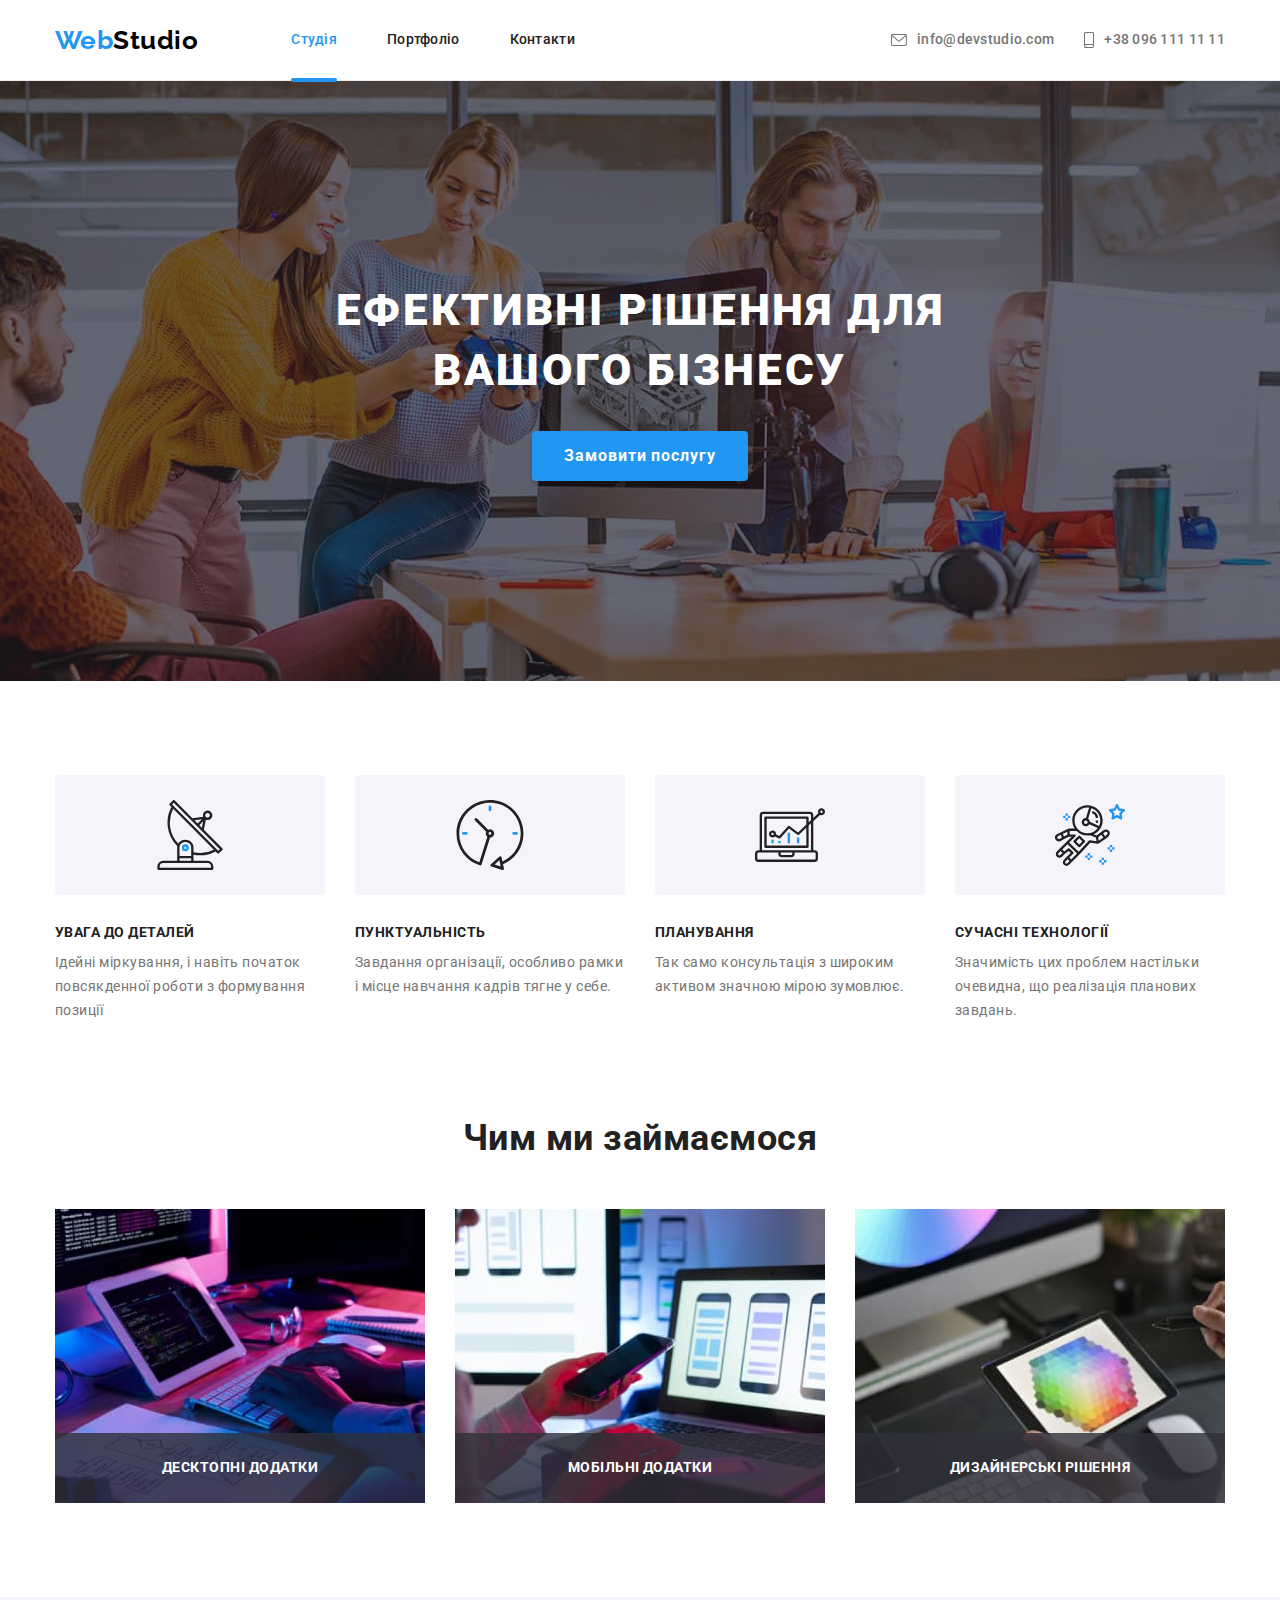
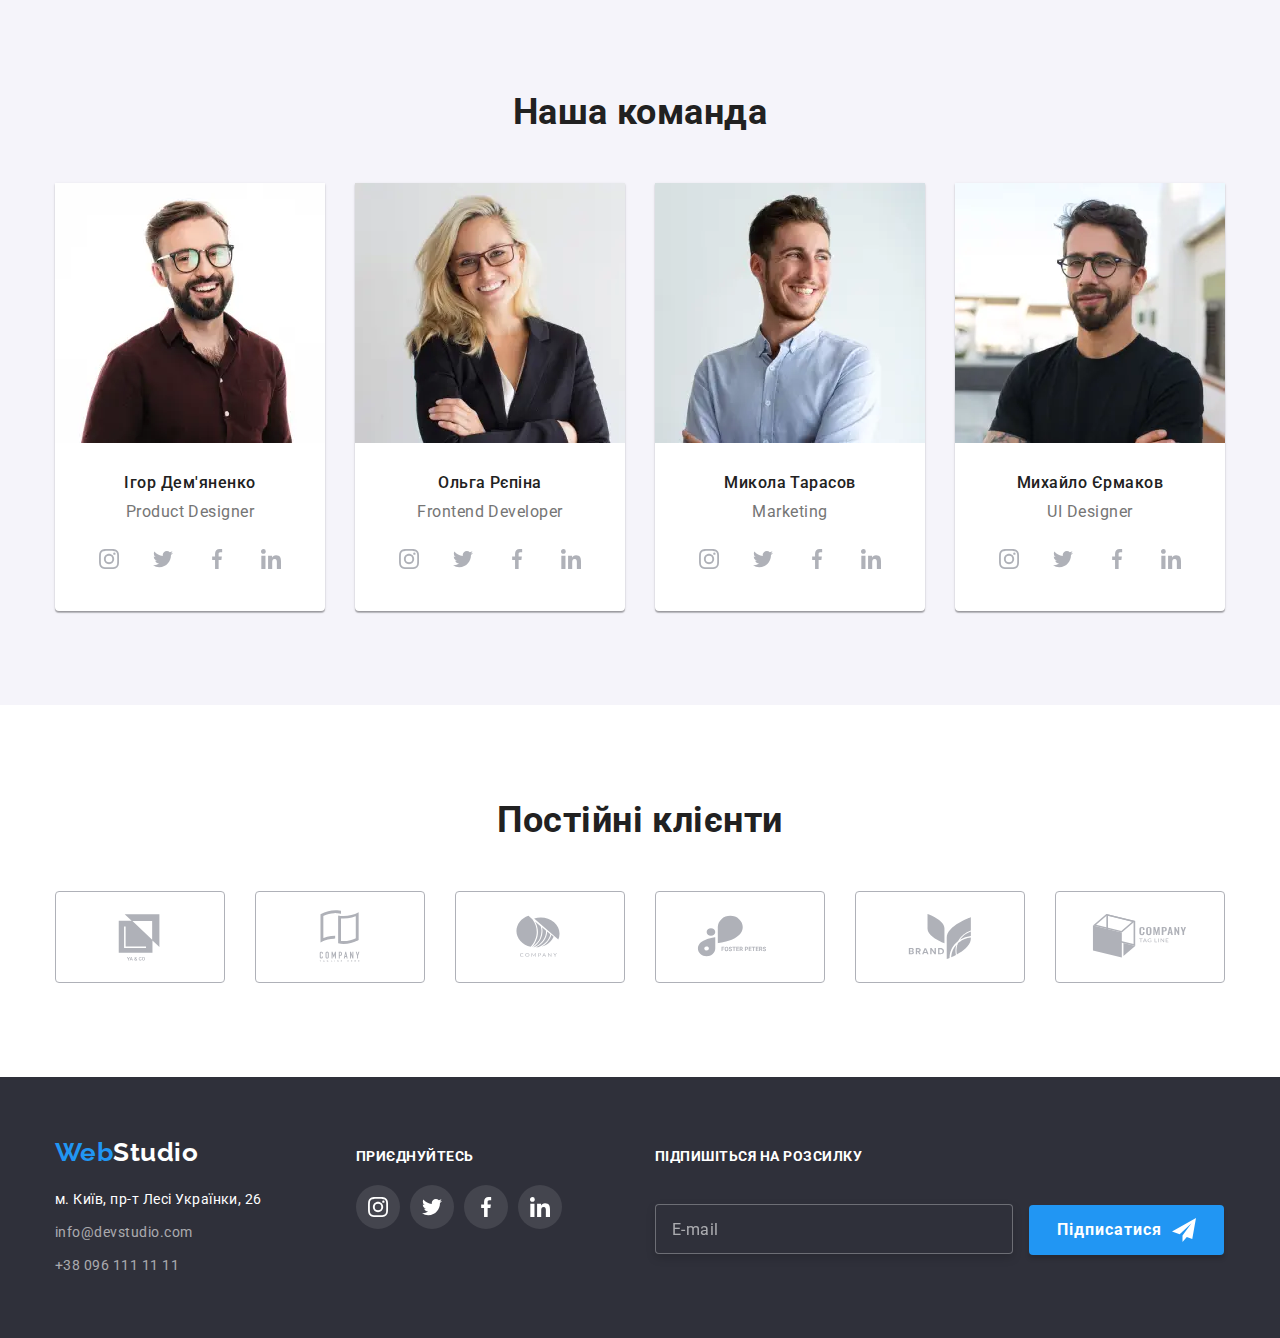
==== commit b2e1abb9: "Наводить красу по верстці ;))" ====
--- a/index.html
+++ b/index.html
@@ -728,7 +728,9 @@
                     <svg class="modal-form__check-icon">
                         <use class="modal-form__check-icon_vector" href="./images/icons.svg#icon-check"></use>
                     </svg>
-                    Погоджуюся з розсилкою та приймаю&nbsp;<a href="#" class="modal-form-check-link" >Умови договору</a> 
+                    <p>Погоджуюся з розсилкою та приймаю&nbsp;
+                        <a href="#" class="modal-form-check-link" >Умови договору</a>
+                    </p>
                 </label>
                 
                 <button class="modal__btn_submit" type="submit">Відправити</button>
--- a/css/main.min.css
+++ b/css/main.min.css
@@ -1 +1 @@
-:root{--pimary-text-color: #212121;--secondary-text-color: #757575;--accent-color: #2196F3;--primary-logo-color: #2196F3;--header-logo-color: #000000;--footer-logo-color: #FFFFFF;--primary-light-text-color: #FFFFFF;--secondary-light-text-color: rgba(255, 255, 255, 0.6);--pimary-bg-color: #FFFFFF;--dark-bg-color: #2F303A;--light-bg-color: #F5F4FA;--header-border-color: #ECECEC;--card-border-color: #EEEEEE;--accent-btn: #188CE8;--service-btn-shadow: rgba(0, 0, 0, 0.15);--first-team-shadow: rgba(0, 0, 0, 0.12);--second-team-shadow: rgba(0, 0, 0, 0.14);--third-team-shadow: rgba(0, 0, 0, 0.2);--first-portfolio-btn-shadow: rgba(0, 0, 0, 0.1);--second-portfolio-btn-shadow: rgba(0, 0, 0, 0.08);--third-portfolio-btn-shadow: rgba(0, 0, 0, 0.12);--first-portfolio-card-shadow: rgba(0, 0, 0, 0.12);--second-portfolio-card-shadow: rgba(0, 0, 0, 0.06);--third-portfolio-card-shadow: rgba(0, 0, 0, 0.16);--first-mobile-menu-shadow: rgba(0, 0, 0, 0.04);--second-mobile-menu-shadow: rgba(0, 0, 0, 0.08);--third-mobile-menu-shadow: rgba(0, 0, 0, 0.16);--down-bgc-service: #C4C4C4;--accent-color-icon: #FFFFFF;--icon-color: #AFB1B8;--icon-color-footer: #FFFFFF;--client-border: #AFB1B8;--icon-bg-footer: rgba(255, 255, 255, 0.1);--overlay-color: rgba(47, 48, 58, 0.4);--border-color-footer-subscription: rgba(255, 255, 255, 0.3);--overlay-card-work: rgba(47, 48, 58, 0.8);--overlay-card-portfolio: rgba(33, 150, 243, 0.9);--transition-dur-tf: 250ms cubic-bezier(0.4, 0, 0.2, 1);--backdrop-bg-color: rgba(0, 0, 0, 0.2);--border-color-modal: rgba(33, 33, 33, 0.2);--color-modal-icon: #212121;--border-color-modal-close-icon: rgba(0, 0, 0, 0.1);--color-modal-close-icon: #000000;--placeholder-color: rgba(117, 117, 117, 0.5);--pimary-font-text: Roboto, sans-serif;--font-logo: Raleway, sans-serif}.visually-hidden{position:absolute;white-space:nowrap;width:1px;height:1px;overflow:hidden;border:0;padding:0;clip:rect(0 0 0 0);clip-path:inset(50%);margin:-1px}.footer-form__btn,.service__btn,.modal__btn_submit{font-weight:700;line-height:1.88;letter-spacing:.06em;color:var(--primary-light-text-color);background-color:var(--accent-color);box-shadow:0px 4px 4px var(--service-btn-shadow)}h1,h2,h3,h4,p{margin-top:0px;margin-bottom:0px}ol,ul{margin-top:0px;margin-bottom:0px;padding-left:0px}body{font-family:var(--pimary-font-text);letter-spacing:.03em;color:var(--pimary-text-color);background-color:var(--pimary-bg-color)}header{border-bottom:1px solid var(--header-border-color)}img{display:block;min-width:100%}button{font-size:16px;text-align:center;border:none;border-radius:4px;cursor:pointer}.list{list-style:none}.container{padding-left:15px;padding-right:15px}@media screen and (min-width: 480px){.container{width:480px;margin-left:auto;margin-right:auto}}@media screen and (min-width: 768px){.container{width:768px}}@media screen and (min-width: 1200px){.container{width:1200px}}.section{padding-top:60px;padding-bottom:60px}@media screen and (min-width: 1200px){.section{padding-top:94px;padding-bottom:94px}}.section-title{margin-bottom:30px;font-size:28px;line-height:1.18;text-align:center}@media screen and (min-width: 1200px){.section-title{margin-bottom:50px;font-size:36px;line-height:1.17}}.logo{font-family:var(--font-logo);font-weight:700;font-size:24px;line-height:1.17;color:var(--primary-logo-color);text-decoration:none}.logo_dark{color:var(--header-logo-color)}.logo_light{color:var(--footer-logo-color)}@media screen and (min-width: 1200px){.logo{font-size:26px;line-height:1.19}}@media screen and (max-width: 767px){.mobile-menu{position:fixed;top:0;left:0;z-index:100;width:100%;max-height:100%;background-color:var(--pimary-bg-color);box-shadow:0px 4px 8px var(--first-mobile-menu-shadow),0px 2px 4px var(--second-mobile-menu-shadow),0px 1px 3px var(--third-mobile-menu-shadow);opacity:0;visibility:hidden;pointer-events:none;transition:opacity var(--transition-dur-tf),visibility var(--transition-dur-tf)}.mobile-menu.is-open{opacity:1;visibility:visible;pointer-events:auto}.mobile-menu__container{display:flex;flex-direction:column;height:100vh;position:relative;padding-top:48px;padding-bottom:48px;padding-left:40px}.mobile-menu__close-btn{position:absolute;top:10px;right:15px;background-color:rgba(0,0,0,0);border:0;padding:0;line-height:0;cursor:pointer;fill:var(--color-modal-icon);transition:fill var(--transition-dur-tf)}.mobile-menu__close-btn:hover,.mobile-menu__close-btn:focus{fill:var(--accent-color)}.mobile-menu__close-icon{width:40px;height:40px}.mobile-nav{display:flex;cursor:pointer}.mobile-nav__list{display:flex;flex-direction:column;row-gap:32px}.mobile-nav__item{position:relative}.mobile-nav__link,.mobile-contacts__link,.mobile-social-list__link{font-weight:500;letter-spacing:.02em;text-decoration:none}.mobile-nav__link{display:block;font-size:40px;line-height:1.18;color:inherit;transition:color var(--transition-dur-tf)}.mobile-nav__link:hover,.mobile-nav__link:focus{color:var(--accent-color)}.mobile-nav__link_current{color:var(--accent-color)}.mobile-nav__link_current::after{display:block;position:absolute;content:"";min-width:100%;height:3.71px;margin-left:auto;margin-right:auto;margin-top:0;background:var(--accent-color);border-radius:2px}.mobile-lists{margin-top:auto}.mobile-contacts__link{display:flex;font-size:24px;line-height:1.17;color:var(--secondary-text-color)}.mobile-contacts__link_accent{margin-bottom:32px;font-size:34px;line-height:1.18;color:var(--accent-color)}.mobile-social-list{display:inline-flex;margin-top:64px;column-gap:10px}.mobile-social-list__item{position:relative}.mobile-social-list__item:not(:last-child){border-right:1px solid var(--border-color-modal);padding-right:10px}.mobile-social-list__link{font-size:18px;line-height:1.22;color:var(--accent-color)}}@media screen and (min-width: 768px){.mobile-menu{display:none}}.backdrop{position:fixed;top:0;left:0;z-index:999;width:100%;height:100%;background-color:var(--backdrop-bg-color);transition:opacity 500ms ease-in-out,visibility 500ms ease-in-out}.backdrop.is-hidden{opacity:0;visibility:hidden;pointer-events:none}.backdrop.is-hidden .modal{transform:translate(-50%, -50%) scale(0.85)}.modal{position:absolute;top:50%;left:50%;transform:translate(-50%, -50%);width:450px;height:609px;padding:40px;background-color:var(--pimary-bg-color);transform:translate(-50%, -50%) scale(1);transition:transform 500ms ease-in-out}.modal__btn_close{position:absolute;top:8px;right:8px;display:flex;align-items:center;justify-content:center;width:30px;height:30px;border-radius:50%;border:1px solid rgba(0,0,0,.1);background-color:rgba(0,0,0,0);padding:0;cursor:pointer;fill:var(--color-modal-close-icon);transition:fill var(--transition-dur-tf)}.modal__btn_close:hover,.modal__btn_close:focus{fill:var(--accent-color)}@media screen and (min-width: 1200px){.modal{width:528px;height:581px}}.modal-form__text{font-style:normal;font-weight:700;font-size:20px;text-align:center;margin-bottom:12px}.modal-form{display:flex;flex-direction:column}.modal-form__label{margin-bottom:10px}.modal-form__label_desc,.modal-form__check-label{font-style:normal;font-weight:400}.modal-form__label_desc{display:block;margin-bottom:4px;font-size:12px;line-height:1.17;letter-spacing:.01em;color:var(--secondary-text-color)}.modal-form__input-wrapper{position:relative;display:block}.modal-form__input{height:40px;padding-left:42px}.modal-form__input:focus{outline:none;border-color:var(--accent-color)}.modal-form__message{height:120px;padding:12px 16px;resize:none;overflow:auto}.modal-form__message:focus{outline:none;border-color:var(--accent-color)}.modal-form__message::placeholder{color:var(--placeholder-color)}.modal-form__input,.modal-form__message{width:100%;border:1px solid var(--border-color-modal);border-radius:4px;transition:border-color var(--transition-dur-tf);cursor:pointer}.modal-form__icon{position:absolute;display:block;top:50%;left:12px;transform:translateY(-50%);width:18px;height:18px;fill:var(--color-modal-icon);transition:fill var(--transition-dur-tf)}.modal-form__input:focus+.modal-form__icon{fill:var(--accent-color)}.modal-form__check-label{display:flex;align-items:center;justify-content:center;font-size:12px;line-height:1.17;color:var(--secondary-text-color);overflow:hidden;cursor:pointer}.modal-form__check-icon{width:16px;height:15px;border:2px solid var(--pimary-text-color);border-radius:3px;fill:#fff;margin-right:8px;transition:background-color var(--transition-dur-tf),border-color var(--transition-dur-tf)}.modal-form__check:checked+.modal-form__check-icon{border-color:var(--accent-color);background-color:var(--accent-color)}.modal-form__check-icon_vector{display:none}.modal-form__check:checked+.modal-form__check-icon .modal-form__check-icon_vector{display:block}.modal-form-check-link{color:var(--accent-color)}.modal__btn_submit{margin-top:30px;padding:10px 52px;align-self:center;transition:background-color var(--transition-dur-tf)}.modal__btn_submit:hover,.modal__btn_submit:focus{background-color:var(--accent-btn)}@media screen and (max-width: 1199px){.modal-form__text{line-height:1.5}}@media screen and (min-width: 1200px){.modal-form__check-label{font-size:14px;line-height:1.71}}@media screen and (max-width: 767px){.site-nav{display:none}.contacts{display:none}.mobile-burger-btn{line-height:0;border:none;background-color:rgba(0,0,0,0);padding:0}.mobile-burger-btn__icon{width:40px;height:40px}.header{padding-top:16px;padding-bottom:16px}}.header__container{display:flex;align-items:center;justify-content:space-between}@media screen and (min-width: 768px){.mobile-burger-btn{display:none}.main-nav{display:flex;align-items:center}.site-nav{display:flex;margin-left:88px;column-gap:50px}.site-nav__item{position:relative}.site-nav__link,.contacts__link{font-weight:500;letter-spacing:.02em;text-decoration:none;transition:color var(--transition-dur-tf)}.site-nav__link{display:block;padding-top:32px;padding-bottom:32px;font-size:14px;line-height:1.14;color:inherit}.site-nav__link:hover,.site-nav__link:focus{color:var(--accent-color)}.site-nav__link_current{color:var(--accent-color)}.site-nav__link_current::after{display:block;position:absolute;content:"";width:100%;height:4px;margin-left:auto;margin-right:auto;margin-top:30px;background:var(--accent-color);border-radius:2px}.contacts__item:not(:first-child){margin-top:10px}.contacts__link{display:flex;align-items:center;font-size:12px;line-height:1.17;color:var(--secondary-text-color)}.contacts__link:hover,.contacts__link:focus{color:var(--accent-color)}.mail-icon,.smartphone-icon{margin-right:8px;fill:currentColor}.mail-icon{width:14px;height:10px}.smartphone-icon{width:10px;height:14px}}@media screen and (min-width: 1200px){.site-nav{margin-left:93px}.contacts{display:flex;margin-left:auto}.contacts__item:not(:first-child){margin-top:0}.contacts__link{padding-top:32px;padding-bottom:32px;font-size:14px;line-height:1.14}.contacts__link_right{margin-right:30px}.mail-icon,.smartphone-icon{margin-right:10px}.mail-icon{width:16px;height:12px}.smartphone-icon{height:16px}}.service{max-width:1600px;margin-left:auto;margin-right:auto;padding-top:118px;padding-bottom:118px;text-align:center;color:var(--primary-light-text-color);background-color:var(--down-bgc-service);background-image:linear-gradient(var(--overlay-color), var(--overlay-color)),url(../images/mainpage/servise/servise-mobile.jpg);background-position:center;background-size:cover}@media screen and (min-device-pixel-ratio: 2)and (max-width: 767px),screen and (min-resolution: 192dpi)and (max-width: 767px),screen and (min-resolution: 2dppx)and (max-width: 767px){.service{background-image:url(../images/mainpage/servise/servise-mobile@2x.jpg)}}.service__title{width:360px;margin-right:auto;margin-left:auto;font-weight:900;font-size:26px;line-height:1.62;letter-spacing:.06em;text-align:center;text-transform:uppercase}.service__btn{margin-top:30px;padding:10px 24px;transition:background-color var(--transition-dur-tf)}.service__btn:hover,.service__btn:focus{background-color:var(--accent-btn)}@media screen and (min-width: 768px){.service{background-image:url(../images/mainpage/servise/servise-tablet.jpg)}}@media(min-device-pixel-ratio: 2)and (min-width: 768px),screen and (min-resolution: 192dpi)and (min-width: 768px),screen and (min-resolution: 2dppx)and (min-width: 768px){.service{background-image:url(../images/mainpage/servise/servise-tablet@2x.jpg)}}@media screen and (min-width: 1200px){.service{padding-top:200px;padding-bottom:200px;background-image:url(../images/mainpage/servise/servise-desktop.jpg)}.service__title{width:696px;font-size:44px;line-height:1.36}.service__btn{padding-left:32px;padding-right:32px}}@media screen and (min-device-pixel-ratio: 2)and (min-width: 1200px),screen and (min-resolution: 192dpi)and (min-width: 1200px),screen and (min-resolution: 2dppx)and (min-width: 1200px){.service{background-image:url(../images/mainpage/servise/servise-desktop@2x.jpg)}}.features__list{display:flex;flex-wrap:wrap;gap:30px}.features__item-thumb{display:flex;align-items:center;justify-content:center;width:450px;height:120px;background:var(--light-bg-color);border-radius:4px}.antenna-icon,.clock-icon,.diagram-icon,.astronaut-icon{display:inline-block;width:70px;height:70px}.feature__title{margin-top:30px;font-size:14px;line-height:1.14;text-align:center}.about-feature{margin-top:10px;font-size:14px;line-height:1.71;color:var(--secondary-text-color)}@media screen and (min-width: 768px){.features__item{flex-basis:calc((100% - 30px)/2)}.features__item-thumb{width:354px}.feature__title{text-align:start}}@media screen and (min-width: 1200px){.features__item{flex-basis:calc((100% - 90px)/4)}.features__item-thumb{width:270px}}@media screen and (max-width: 1199px){.work{display:none}}.work{padding-top:0px}.work__list{display:flex;flex-wrap:wrap;gap:30px}.work__item{flex-basis:calc((100% - 60px)/3)}.work__card{position:relative}.work__text{display:flex;position:absolute;bottom:0;left:0;width:100%;height:70px;margin:0;font-size:14px;line-height:1.14;align-items:center;justify-content:center;font-weight:700;color:var(--primary-light-text-color);background-color:var(--overlay-card-work);text-transform:uppercase}.team__section{background-color:var(--light-bg-color)}.team__list{display:flex;flex-wrap:wrap;gap:30px}.team__item{background-color:var(--pimary-bg-color);box-shadow:0px 1px 3px var(--first-team-shadow),0px 1px 1px var(--second-team-shadow),0px 2px 1px var(--third-team-shadow);border-radius:0px 0px 4px 4px}.team__card-content{padding-top:30px;padding-bottom:24px}.team__title,.team__post{font-size:16px;line-height:1.19;text-align:center}.team__title{margin-bottom:10px;font-weight:500}.team__post{color:var(--secondary-text-color)}.social-list{display:flex;column-gap:10px;justify-content:center;margin-top:16px}.social-list__link{display:flex;align-items:center;justify-content:center;width:44px;height:44px;background:var(--pimary-bg-color);border-radius:50%;transition:background-color var(--transition-dur-tf)}.social-list__link:hover,.social-list__link:focus{background-color:var(--accent-color)}.social-list__icon{width:20px;height:20px;fill:var(--icon-color);transition:fill var(--transition-dur-tf)}.social-list__link:hover .social-list__icon,.social-list__link:focus .social-list__icon{fill:var(--accent-color-icon)}@media screen and (min-width: 768px){.team__item{flex-basis:calc((100% - 30px)/2)}}@media screen and (min-width: 1200px){.team__item{flex-basis:calc((100% - 90px)/4)}.team__card-content{padding-bottom:30px}}.client__list{display:flex;flex-wrap:wrap;gap:30px}.client__item{flex-basis:calc((100% - 30px)/2)}.client__card-thumb{display:flex;align-items:center;justify-content:center;width:210px;height:92px;border:1px solid var(--client-border);border-radius:4px;transition:border var(--transition-dur-tf)}.client__card-thumb:hover,.client__card-thumb:focus{border:1px solid var(--accent-color)}.logo-icon{width:106px;height:60px;fill:var(--icon-color);transition:fill var(--transition-dur-tf)}.client__link:hover .logo-icon,.client__link:focus .logo-icon{fill:var(--accent-color)}@media screen and (min-width: 768px){.client__item{flex-basis:calc((100% - 60px)/3)}.client__card-thumb{width:226px}}@media screen and (min-width: 1200px){.client__item{flex-basis:calc((100% - 150px)/6)}.client__card-thumb{width:170px}}.portfolio__btn-list{display:flex;flex-wrap:wrap;justify-content:flex-start;column-gap:8px;margin-bottom:40px}.portfolio__btn{padding:6px 22px;font-weight:500;line-height:1.62;letter-spacing:.03em;background-color:var(--light-bg-color);transition:color var(--transition-dur-tf),background-color var(--transition-dur-tf),box-shadow var(--transition-dur-tf)}.portfolio__btn:hover,.portfolio__btn:focus{color:var(--primary-light-text-color);background-color:var(--accent-color);box-shadow:0px 3px 1px var(--first-portfolio-btn-shadow),0px 1px 2px var(--second-portfolio-btn-shadow),0px 2px 2px var(--third-portfolio-btn-shadow)}.portfolio__card-list{display:flex;flex-wrap:wrap;gap:30px}.portfolio__card-item{flex-basis:calc((100% - 180px)/9)}.portfolio__link{display:flex;flex-direction:column;height:100%;text-decoration:none;transition:box-shadow var(--transition-dur-tf)}.portfolio__link:hover{box-shadow:0px 1px 1px var(--first-portfolio-card-shadow),0px 4px 4px var(--second-portfolio-card-shadow),1px 4px 6px var(--third-portfolio-card-shadow)}.portfolio__card-thumb{position:relative;overflow:hidden}.portfolio__overlay{position:absolute;top:0;left:0;width:100%;height:100%;background:var(--overlay-card-portfolio);color:var(--primary-light-text-color);font-style:normal;font-weight:400;font-size:18px;line-height:1.56;text-align:center;padding:63px 24px;overflow:auto;transform:translateY(100%);transition:transform var(--transition-dur-tf)}.portfolio__link:hover .portfolio__overlay,.portfolio__link:focus .portfolio__overlay{transform:translateY(0%)}.portfolio__card-content{flex-grow:1;padding:20px 24px;border-right:1px solid var(--card-border-color);border-bottom:1px solid var(--card-border-color);border-left:1px solid var(--card-border-color)}.portfolio__title{margin-bottom:4px;font-size:18px;line-height:2;letter-spacing:.06em;color:var(--pimary-text-color)}.portfolio__post{line-height:1.88;color:var(--secondary-text-color)}@media screen and (max-width: 767px){.portfolio__btn-list{width:326px;row-gap:15px}}@media screen and (min-width: 768px){.portfolio__btn-list{justify-content:center;margin-bottom:30px}}@media screen and (min-width: 1200px){.portfolio__btn-list{margin-bottom:50px}.portfolio__link{display:block}}.footer{padding-top:60px;padding-bottom:60px;background-color:var(--dark-bg-color)}.address__card-thumb{text-align:center}.address{margin-top:20px;font-style:normal;font-size:14px;line-height:1.71;color:var(--secondary-text-color)}.address__item:not(:first-child){margin-top:8px}.address__list .address__link_light{color:var(--primary-light-text-color)}.address__link{color:var(--secondary-light-text-color);text-decoration:none;transition:color var(--transition-dur-tf)}.address__link:hover,.address__link:focus{color:var(--accent-color)}.footer__social-card-thumb{margin-top:60px}.footer__text{font-weight:700;font-size:14px;line-height:1.14;color:var(--primary-light-text-color);text-transform:uppercase;text-align:center}.footer__social-list{display:flex;column-gap:10px;justify-content:center;margin-top:20px}.footer__social-item{display:flex;align-items:center;justify-content:center}.footer__social-link{display:flex;align-items:center;justify-content:center;width:44px;height:44px;background:var(--icon-bg-footer);border-radius:50%;transition:background-color var(--transition-dur-tf)}.footer__social-link:hover,.footer__social-link:focus{background-color:var(--accent-color)}.footer__social-icon{width:20px;height:20px;fill:var(--icon-color-footer)}.footer__subscription-card-thumb{width:450px;margin-top:60px}.footer-form{margin-top:20px}.footer-form__input{display:inline-flex;width:100%;max-width:450px;height:50px;box-sizing:border-box;padding:15px 16px;align-items:center;line-height:1.25;letter-spacing:.03em;border:1px solid var(--border-color-footer-subscription);filter:drop-shadow(0px 4px 4px var(--service-btn-shadow));border-radius:4px;background-color:var(--dark-bg-color);color:var(--primary-light-text-color);transition:border-color var(--transition-dur-tf)}.footer-form__input:focus{outline:none;border-color:var(--accent-color);cursor:pointer}.footer-form__input::placeholder{color:var(--secondary-light-text-color)}.footer-form__btn{display:block;align-items:center;margin-right:auto;margin-left:auto;margin-top:20px;padding:10px 28px 10px 31px}.send-icon{width:24px;height:24px;fill:var(--icon-color-footer);margin-left:12px}@media screen and (max-width: 767px){.footer__subscription-card-thumb{width:100%;max-width:450px}}@media screen and (min-width: 768px){.footer__social-card-thumb{display:flex;flex-direction:column;align-items:center;margin-top:0}.card-thumb-tablet-position{display:flex;align-items:baseline;justify-content:space-around}.footer__subscription-card-thumb{margin-right:auto;margin-left:auto}}@media screen and (min-width: 1200px){.footer__container{display:flex;align-items:baseline}.address__card-thumb{width:231px;text-align:left}.address__item:not(:first-child){margin-top:9px}.footer__social-card-thumb{display:block;margin-left:70px}.footer__text{text-align:left}.footer__subscription-card-thumb{width:570px;margin-top:0;margin-right:0}.footer-form__input{display:inline-flex;width:358px}.footer-form__btn{display:inline-flex;margin-left:12px;padding-left:28px}.send-icon{margin-left:10px}}/*# sourceMappingURL=main.min.css.map */+:root{--pimary-text-color: #212121;--secondary-text-color: #757575;--accent-color: #2196F3;--primary-logo-color: #2196F3;--header-logo-color: #000000;--footer-logo-color: #FFFFFF;--primary-light-text-color: #FFFFFF;--secondary-light-text-color: rgba(255, 255, 255, 0.6);--pimary-bg-color: #FFFFFF;--dark-bg-color: #2F303A;--light-bg-color: #F5F4FA;--header-border-color: #ECECEC;--card-border-color: #EEEEEE;--accent-btn: #188CE8;--service-btn-shadow: rgba(0, 0, 0, 0.15);--first-team-shadow: rgba(0, 0, 0, 0.12);--second-team-shadow: rgba(0, 0, 0, 0.14);--third-team-shadow: rgba(0, 0, 0, 0.2);--first-portfolio-btn-shadow: rgba(0, 0, 0, 0.1);--second-portfolio-btn-shadow: rgba(0, 0, 0, 0.08);--third-portfolio-btn-shadow: rgba(0, 0, 0, 0.12);--first-portfolio-card-shadow: rgba(0, 0, 0, 0.12);--second-portfolio-card-shadow: rgba(0, 0, 0, 0.06);--third-portfolio-card-shadow: rgba(0, 0, 0, 0.16);--first-mobile-menu-shadow: rgba(0, 0, 0, 0.04);--second-mobile-menu-shadow: rgba(0, 0, 0, 0.08);--third-mobile-menu-shadow: rgba(0, 0, 0, 0.16);--down-bgc-service: #C4C4C4;--accent-color-icon: #FFFFFF;--icon-color: #AFB1B8;--icon-color-footer: #FFFFFF;--client-border: #AFB1B8;--icon-bg-footer: rgba(255, 255, 255, 0.1);--overlay-color: rgba(47, 48, 58, 0.4);--border-color-footer-subscription: rgba(255, 255, 255, 0.3);--overlay-card-work: rgba(47, 48, 58, 0.8);--overlay-card-portfolio: rgba(33, 150, 243, 0.9);--transition-dur-tf: 250ms cubic-bezier(0.4, 0, 0.2, 1);--backdrop-bg-color: rgba(0, 0, 0, 0.2);--border-color-modal: rgba(33, 33, 33, 0.2);--color-modal-icon: #212121;--border-color-modal-close-icon: rgba(0, 0, 0, 0.1);--color-modal-close-icon: #000000;--placeholder-color: rgba(117, 117, 117, 0.5);--pimary-font-text: Roboto, sans-serif;--font-logo: Raleway, sans-serif}.visually-hidden{position:absolute;white-space:nowrap;width:1px;height:1px;overflow:hidden;border:0;padding:0;clip:rect(0 0 0 0);clip-path:inset(50%);margin:-1px}.footer-form__btn,.service__btn,.modal__btn_submit{font-weight:700;line-height:1.88;letter-spacing:.06em;color:var(--primary-light-text-color);background-color:var(--accent-color);box-shadow:0px 4px 4px var(--service-btn-shadow)}h1,h2,h3,h4,p{margin-top:0px;margin-bottom:0px}ol,ul{margin-top:0px;margin-bottom:0px;padding-left:0px}body{font-family:var(--pimary-font-text);letter-spacing:.03em;color:var(--pimary-text-color);background-color:var(--pimary-bg-color)}header{border-bottom:1px solid var(--header-border-color)}img{display:block;max-width:100%}button{font-size:16px;text-align:center;border:none;border-radius:4px;cursor:pointer}.list{list-style:none}.container{padding-left:15px;padding-right:15px}@media screen and (min-width: 480px){.container{width:480px;margin-left:auto;margin-right:auto}}@media screen and (min-width: 768px){.container{width:768px}}@media screen and (min-width: 1200px){.container{width:1200px}}.section{padding-top:60px;padding-bottom:60px}@media screen and (min-width: 1200px){.section{padding-top:94px;padding-bottom:94px}}.section-title{margin-bottom:30px;font-size:28px;line-height:1.18;text-align:center}@media screen and (min-width: 1200px){.section-title{margin-bottom:50px;font-size:36px;line-height:1.17}}.logo{font-family:var(--font-logo);font-weight:700;font-size:24px;line-height:1.17;color:var(--primary-logo-color);text-decoration:none}.logo_dark{color:var(--header-logo-color)}.logo_light{color:var(--footer-logo-color)}@media screen and (min-width: 1200px){.logo{font-size:26px;line-height:1.19}}.mobile-menu{position:fixed;top:0;left:0;z-index:100;width:100%;max-height:100%;background-color:var(--pimary-bg-color);box-shadow:0px 4px 8px var(--first-mobile-menu-shadow),0px 2px 4px var(--second-mobile-menu-shadow),0px 1px 3px var(--third-mobile-menu-shadow);opacity:0;visibility:hidden;pointer-events:none;transition:opacity var(--transition-dur-tf),visibility var(--transition-dur-tf)}.mobile-menu.is-open{opacity:1;visibility:visible;pointer-events:auto}.mobile-menu__container{display:flex;flex-direction:column;height:100vh;position:relative;padding-top:48px;padding-bottom:48px;padding-left:40px}.mobile-menu__close-btn{position:absolute;top:10px;right:15px;background-color:rgba(0,0,0,0);border:0;padding:0;line-height:0;cursor:pointer;fill:var(--color-modal-icon);transition:fill var(--transition-dur-tf)}.mobile-menu__close-btn:hover,.mobile-menu__close-btn:focus{fill:var(--accent-color)}.mobile-menu__close-icon{width:40px;height:40px}.mobile-nav{display:flex;cursor:pointer}.mobile-nav__list{display:flex;flex-direction:column;row-gap:32px}.mobile-nav__item{position:relative}.mobile-nav__link,.mobile-contacts__link,.mobile-social-list__link{font-weight:500;letter-spacing:.02em;text-decoration:none}.mobile-nav__link{font-size:40px;line-height:1.18;color:inherit;transition:color var(--transition-dur-tf)}.mobile-nav__link:hover,.mobile-nav__link:focus{color:var(--accent-color)}.mobile-nav__link_current{color:var(--accent-color)}.mobile-nav__link_current::after{display:block;position:absolute;content:"";min-width:100%;height:3.71px;margin-left:auto;margin-right:auto;margin-top:0;background:var(--accent-color);border-radius:2px}.mobile-lists{margin-top:auto}.mobile-contacts__link{display:flex;font-size:24px;line-height:1.17;color:var(--secondary-text-color)}.mobile-contacts__link_accent{margin-bottom:32px;font-size:34px;line-height:1.18;color:var(--accent-color)}.mobile-social-list{display:inline-flex;margin-top:64px;column-gap:10px}.mobile-social-list__item{position:relative}.mobile-social-list__item:not(:last-child){border-right:1px solid var(--border-color-modal);padding-right:10px}.mobile-social-list__link{font-size:18px;line-height:1.22;color:var(--accent-color)}@media screen and (min-width: 320px)and (max-width: 479px){.mobile-contacts__link_accent{font-size:30px;line-height:1.17}.mobile-social-list{flex-wrap:wrap;row-gap:8px}}@media screen and (min-width: 768px){.mobile-menu{display:none}}.backdrop{position:fixed;top:0;left:0;z-index:999;width:100%;height:100%;background-color:var(--backdrop-bg-color);transition:opacity 500ms ease-in-out,visibility 500ms ease-in-out;overflow-y:scroll}.backdrop.is-hidden{opacity:0;visibility:hidden;pointer-events:none}.backdrop.is-hidden .modal{transform:translate(-50%, -50%) scale(0.85)}.modal{position:absolute;top:50%;left:50%;max-width:100%;width:450px;transform:translate(-50%, -50%) scale(1);transition:transform 500ms ease-in-out;padding:40px;background-color:var(--pimary-bg-color)}.modal__btn_close{position:absolute;top:8px;right:8px;display:flex;align-items:center;justify-content:center;width:30px;height:30px;border-radius:50%;border:1px solid rgba(0,0,0,.1);background-color:rgba(0,0,0,0);padding:0;cursor:pointer;fill:var(--color-modal-close-icon);transition:fill var(--transition-dur-tf)}.modal__btn_close:hover,.modal__btn_close:focus{fill:var(--accent-color)}@media screen and (min-width: 1200px){.modal{width:528px;height:581px}}.modal-form__text{font-style:normal;font-weight:700;font-size:20px;text-align:center;margin-bottom:12px}.modal-form{display:flex;flex-direction:column}.modal-form__label{margin-bottom:10px}.modal-form__label_desc,.modal-form__check-label{font-style:normal;font-weight:400}.modal-form__label_desc{display:block;margin-bottom:4px;font-size:12px;line-height:1.17;letter-spacing:.01em;color:var(--secondary-text-color)}.modal-form__input-wrapper{position:relative;display:block}.modal-form__input{height:40px;padding-left:42px}.modal-form__input:focus{outline:none;border-color:var(--accent-color)}.modal-form__message{height:120px;padding:12px 16px;resize:none;overflow:auto}.modal-form__message:focus{outline:none;border-color:var(--accent-color)}.modal-form__message::placeholder{color:var(--placeholder-color)}.modal-form__input,.modal-form__message{width:100%;border:1px solid var(--border-color-modal);border-radius:4px;transition:border-color var(--transition-dur-tf);cursor:pointer}.modal-form__icon{position:absolute;display:block;top:50%;left:12px;transform:translateY(-50%);width:18px;height:18px;fill:var(--color-modal-icon);transition:fill var(--transition-dur-tf)}.modal-form__input:focus+.modal-form__icon{fill:var(--accent-color)}.modal-form__check-label{display:flex;align-items:center;justify-content:center;font-size:12px;line-height:1.17;color:var(--secondary-text-color);overflow:hidden;cursor:pointer}.modal-form__check-icon{width:16px;height:15px;border:2px solid var(--pimary-text-color);border-radius:3px;fill:#fff;margin-right:8px;transition:background-color var(--transition-dur-tf),border-color var(--transition-dur-tf)}.modal-form__check:checked+.modal-form__check-icon{border-color:var(--accent-color);background-color:var(--accent-color)}.modal-form__check-icon_vector{display:none}.modal-form__check:checked+.modal-form__check-icon .modal-form__check-icon_vector{display:block}.modal-form-check-link{color:var(--accent-color)}.modal__btn_submit{margin-top:30px;padding:10px 52px;align-self:center;transition:background-color var(--transition-dur-tf)}.modal__btn_submit:hover,.modal__btn_submit:focus{background-color:var(--accent-btn)}@media screen and (max-width: 1199px){.modal-form__text{line-height:1.5}}@media screen and (min-width: 1200px){.modal-form__check-label{font-size:14px;line-height:1.71}}@media screen and (max-width: 767px){.site-nav{display:none}.contacts{display:none}.mobile-burger-btn{line-height:0;border:none;background-color:rgba(0,0,0,0);padding:0}.mobile-burger-btn__icon{width:40px;height:40px}.header{padding-top:16px;padding-bottom:16px}}.header__container{display:flex;align-items:center;justify-content:space-between}@media screen and (min-width: 768px){.mobile-burger-btn{display:none}.main-nav{display:flex;align-items:center}.site-nav{display:flex;margin-left:88px;column-gap:50px}.site-nav__item{position:relative}.site-nav__link,.contacts__link{font-weight:500;letter-spacing:.02em;text-decoration:none;transition:color var(--transition-dur-tf)}.site-nav__link{display:block;padding-top:32px;padding-bottom:32px;font-size:14px;line-height:1.14;color:inherit}.site-nav__link:hover,.site-nav__link:focus{color:var(--accent-color)}.site-nav__link_current{color:var(--accent-color)}.site-nav__link_current::after{display:block;position:absolute;content:"";width:100%;height:4px;margin-left:auto;margin-right:auto;margin-top:30px;background:var(--accent-color);border-radius:2px}.contacts__item:not(:first-child){margin-top:10px}.contacts__link{display:flex;align-items:center;font-size:12px;line-height:1.17;color:var(--secondary-text-color)}.contacts__link:hover,.contacts__link:focus{color:var(--accent-color)}.mail-icon,.smartphone-icon{margin-right:8px;fill:currentColor}.mail-icon{width:14px;height:10px}.smartphone-icon{width:10px;height:14px}}@media screen and (min-width: 1200px){.site-nav{margin-left:93px}.contacts{display:flex;margin-left:auto}.contacts__item:not(:first-child){margin-top:0}.contacts__link{padding-top:32px;padding-bottom:32px;font-size:14px;line-height:1.14}.contacts__link_right{margin-right:30px}.mail-icon,.smartphone-icon{margin-right:10px}.mail-icon{width:16px;height:12px}.smartphone-icon{height:16px}}.service{max-width:1600px;margin-left:auto;margin-right:auto;padding-top:118px;padding-bottom:118px;text-align:center;color:var(--primary-light-text-color);background-color:var(--down-bgc-service);background-image:linear-gradient(var(--overlay-color), var(--overlay-color)),url(../images/mainpage/servise/servise-mobile.jpg);background-position:center;background-size:cover}@media screen and (min-device-pixel-ratio: 2)and (max-width: 767px),screen and (min-resolution: 192dpi)and (max-width: 767px),screen and (min-resolution: 2dppx)and (max-width: 767px){.service{background-image:linear-gradient(var(--overlay-color), var(--overlay-color)),url(../images/mainpage/servise/servise-mobile@2x.jpg)}}.service__title{width:360px;max-width:100%;margin-right:auto;margin-left:auto;font-weight:900;font-size:26px;line-height:1.62;letter-spacing:.06em;text-align:center;text-transform:uppercase}.service__btn{margin-top:30px;padding:10px 24px;transition:background-color var(--transition-dur-tf)}.service__btn:hover,.service__btn:focus{background-color:var(--accent-btn)}@media screen and (min-width: 768px){.service{background-image:linear-gradient(var(--overlay-color), var(--overlay-color)),url(../images/mainpage/servise/servise-tablet.jpg)}}@media(min-device-pixel-ratio: 2)and (min-width: 768px),screen and (min-resolution: 192dpi)and (min-width: 768px),screen and (min-resolution: 2dppx)and (min-width: 768px){.service{background-image:linear-gradient(var(--overlay-color), var(--overlay-color)),url(../images/mainpage/servise/servise-tablet@2x.jpg)}}@media screen and (min-width: 1200px){.service{padding-top:200px;padding-bottom:200px;background-image:linear-gradient(var(--overlay-color), var(--overlay-color)),url(../images/mainpage/servise/servise-desktop.jpg)}.service__title{width:696px;font-size:44px;line-height:1.36}.service__btn{padding-left:32px;padding-right:32px}}@media screen and (min-device-pixel-ratio: 2)and (min-width: 1200px),screen and (min-resolution: 192dpi)and (min-width: 1200px),screen and (min-resolution: 2dppx)and (min-width: 1200px){.service{background-image:linear-gradient(var(--overlay-color), var(--overlay-color)),url(../images/mainpage/servise/servise-desktop@2x.jpg)}}.features__list{display:flex;flex-wrap:wrap;gap:30px}.features__item-thumb{display:flex;align-items:center;justify-content:center;max-width:100%;height:120px;background:var(--light-bg-color);border-radius:4px}.antenna-icon,.clock-icon,.diagram-icon,.astronaut-icon{display:inline-block;width:70px;height:70px}.feature__title{margin-top:30px;font-size:14px;line-height:1.14;text-align:center}.about-feature{margin-top:10px;font-size:14px;line-height:1.71;color:var(--secondary-text-color)}@media screen and (min-width: 768px){.features__item{flex-basis:calc((100% - 30px)/2)}.features__item-thumb{width:354px}.feature__title{text-align:start}}@media screen and (min-width: 1200px){.features__item{flex-basis:calc((100% - 90px)/4)}.features__item-thumb{width:270px}}@media screen and (max-width: 1199px){.work{display:none}}.work{padding-top:0px}.work__list{display:flex;flex-wrap:wrap;gap:30px}.work__item{flex-basis:calc((100% - 60px)/3)}.work__card{position:relative}.work__text{display:flex;position:absolute;bottom:0;left:0;width:100%;height:70px;margin:0;font-size:14px;line-height:1.14;align-items:center;justify-content:center;font-weight:700;color:var(--primary-light-text-color);background-color:var(--overlay-card-work);text-transform:uppercase}.team__section{background-color:var(--light-bg-color)}.team__list{display:flex;flex-wrap:wrap;gap:30px}.team__item{background-color:var(--pimary-bg-color);box-shadow:0px 1px 3px var(--first-team-shadow),0px 1px 1px var(--second-team-shadow),0px 2px 1px var(--third-team-shadow);border-radius:0px 0px 4px 4px}.team__card-content{padding-top:30px;padding-bottom:24px}.team__title,.team__post{font-size:16px;line-height:1.19;text-align:center}.team__title{margin-bottom:10px;font-weight:500}.team__post{color:var(--secondary-text-color)}.social-list{display:flex;column-gap:10px;justify-content:center;margin-top:16px}.social-list__link{display:flex;align-items:center;justify-content:center;width:44px;height:44px;background:var(--pimary-bg-color);border-radius:50%;transition:background-color var(--transition-dur-tf)}.social-list__link:hover,.social-list__link:focus{background-color:var(--accent-color)}.social-list__icon{width:20px;height:20px;fill:var(--icon-color);transition:fill var(--transition-dur-tf)}.social-list__link:hover .social-list__icon,.social-list__link:focus .social-list__icon{fill:var(--accent-color-icon)}@media screen and (min-width: 768px){.team__item{flex-basis:calc((100% - 30px)/2)}}@media screen and (min-width: 1200px){.team__item{flex-basis:calc((100% - 90px)/4)}.team__card-content{padding-bottom:30px}}.client__list{display:flex;flex-wrap:wrap;gap:30px}.client__item{flex-basis:calc((100% - 30px)/2)}.client__card-thumb{display:flex;align-items:center;justify-content:center;width:100%;max-width:210px;height:92px;border:1px solid var(--client-border);border-radius:4px;transition:border var(--transition-dur-tf)}.client__card-thumb:hover,.client__card-thumb:focus{border:1px solid var(--accent-color)}.logo-icon{width:106px;height:60px;fill:var(--icon-color);transition:fill var(--transition-dur-tf)}.client__link:hover .logo-icon,.client__link:focus .logo-icon{fill:var(--accent-color)}@media screen and (min-width: 768px){.client__item{flex-basis:calc((100% - 60px)/3)}.client__card-thumb{width:226px}}@media screen and (min-width: 1200px){.client__item{flex-basis:calc((100% - 150px)/6)}.client__card-thumb{width:170px}}.portfolio__btn-list{display:flex;flex-wrap:wrap;justify-content:flex-start;column-gap:8px;margin-bottom:40px}.portfolio__btn{padding:6px 22px;font-weight:500;line-height:1.62;letter-spacing:.03em;background-color:var(--light-bg-color);transition:color var(--transition-dur-tf),background-color var(--transition-dur-tf),box-shadow var(--transition-dur-tf)}.portfolio__btn:hover,.portfolio__btn:focus{color:var(--primary-light-text-color);background-color:var(--accent-color);box-shadow:0px 3px 1px var(--first-portfolio-btn-shadow),0px 1px 2px var(--second-portfolio-btn-shadow),0px 2px 2px var(--third-portfolio-btn-shadow)}.portfolio__card-list{display:flex;flex-wrap:wrap;gap:30px}.portfolio__link{display:flex;flex-direction:column;height:100%;text-decoration:none;transition:box-shadow var(--transition-dur-tf)}.portfolio__link:hover{box-shadow:0px 1px 1px var(--first-portfolio-card-shadow),0px 4px 4px var(--second-portfolio-card-shadow),1px 4px 6px var(--third-portfolio-card-shadow)}.portfolio__card-thumb{position:relative;overflow:hidden}.portfolio__overlay{position:absolute;top:1px;left:0;width:100%;height:100%;background:var(--overlay-card-portfolio);color:var(--primary-light-text-color);font-style:normal;font-weight:400;font-size:18px;line-height:1.56;text-align:center;padding:63px 24px;overflow:auto;transform:translateY(100%);transition:transform var(--transition-dur-tf)}.portfolio__link:hover .portfolio__overlay,.portfolio__link:focus .portfolio__overlay{transform:translateY(0%)}.portfolio__card-content{flex-grow:1;padding:20px 24px;border-right:1px solid var(--card-border-color);border-bottom:1px solid var(--card-border-color);border-left:1px solid var(--card-border-color)}.portfolio__title{margin-bottom:4px;font-size:18px;line-height:2;letter-spacing:.06em;color:var(--pimary-text-color)}.portfolio__post{line-height:1.88;color:var(--secondary-text-color)}@media screen and (max-width: 767px){.portfolio__btn-list{width:326px;row-gap:15px}}@media screen and (min-width: 768px){.portfolio__btn-list{justify-content:center;margin-bottom:30px}.portfolio__card-item{flex-basis:calc((100% - 30px)/2)}}@media screen and (min-width: 1200px){.portfolio__btn-list{margin-bottom:50px}.portfolio__card-item{flex-basis:calc((100% - 60px)/3)}.portfolio__link{display:block}}.footer{padding-top:60px;padding-bottom:60px;background-color:var(--dark-bg-color)}.address__card-thumb{text-align:center}.address{margin-top:20px;font-style:normal;font-size:14px;line-height:1.71;color:var(--secondary-text-color)}.address__item:not(:first-child){margin-top:8px}.address__list .address__link_light{color:var(--primary-light-text-color)}.address__link{color:var(--secondary-light-text-color);text-decoration:none;transition:color var(--transition-dur-tf)}.address__link:hover,.address__link:focus{color:var(--accent-color)}.footer__social-card-thumb{margin-top:60px}.footer__text{font-weight:700;font-size:14px;line-height:1.14;color:var(--primary-light-text-color);text-transform:uppercase;text-align:center}.footer__social-list{display:flex;column-gap:10px;justify-content:center;margin-top:20px}.footer__social-item{display:flex;align-items:center;justify-content:center}.footer__social-link{display:flex;align-items:center;justify-content:center;width:44px;height:44px;background:var(--icon-bg-footer);border-radius:50%;transition:background-color var(--transition-dur-tf)}.footer__social-link:hover,.footer__social-link:focus{background-color:var(--accent-color)}.footer__social-icon{width:20px;height:20px;fill:var(--icon-color-footer)}.footer__subscription-card-thumb{width:450px;margin-top:60px}.footer-form{margin-top:20px}.footer-form__input{display:inline-flex;width:100%;max-width:450px;height:50px;box-sizing:border-box;padding:15px 16px;align-items:center;line-height:1.25;letter-spacing:.03em;border:1px solid var(--border-color-footer-subscription);filter:drop-shadow(0px 4px 4px var(--service-btn-shadow));border-radius:4px;background-color:var(--dark-bg-color);color:var(--primary-light-text-color);transition:border-color var(--transition-dur-tf)}.footer-form__input:focus{outline:none;border-color:var(--accent-color);cursor:pointer}.footer-form__input::placeholder{color:var(--secondary-light-text-color)}.footer-form__btn{display:block;align-items:center;margin-right:auto;margin-left:auto;margin-top:20px;padding:10px 28px 10px 31px}.send-icon{width:24px;height:24px;fill:var(--icon-color-footer);margin-left:12px}@media screen and (max-width: 767px){.footer__subscription-card-thumb{width:100%;max-width:450px}}@media screen and (min-width: 768px){.footer__social-card-thumb{display:flex;flex-direction:column;align-items:center;margin-top:0}.card-thumb-tablet-position{display:flex;align-items:baseline;justify-content:space-around}.footer__subscription-card-thumb{margin-right:auto;margin-left:auto}}@media screen and (min-width: 1200px){.footer__container{display:flex;align-items:baseline}.address__card-thumb{width:231px;text-align:left}.address__item:not(:first-child){margin-top:9px}.footer__social-card-thumb{display:block;margin-left:70px}.footer__text{text-align:left}.footer__subscription-card-thumb{width:570px;margin-top:0;margin-right:0}.footer-form__input{display:inline-flex;width:358px}.footer-form__btn{display:inline-flex;margin-left:12px;padding-left:28px}.send-icon{margin-left:10px}}/*# sourceMappingURL=main.min.css.map */